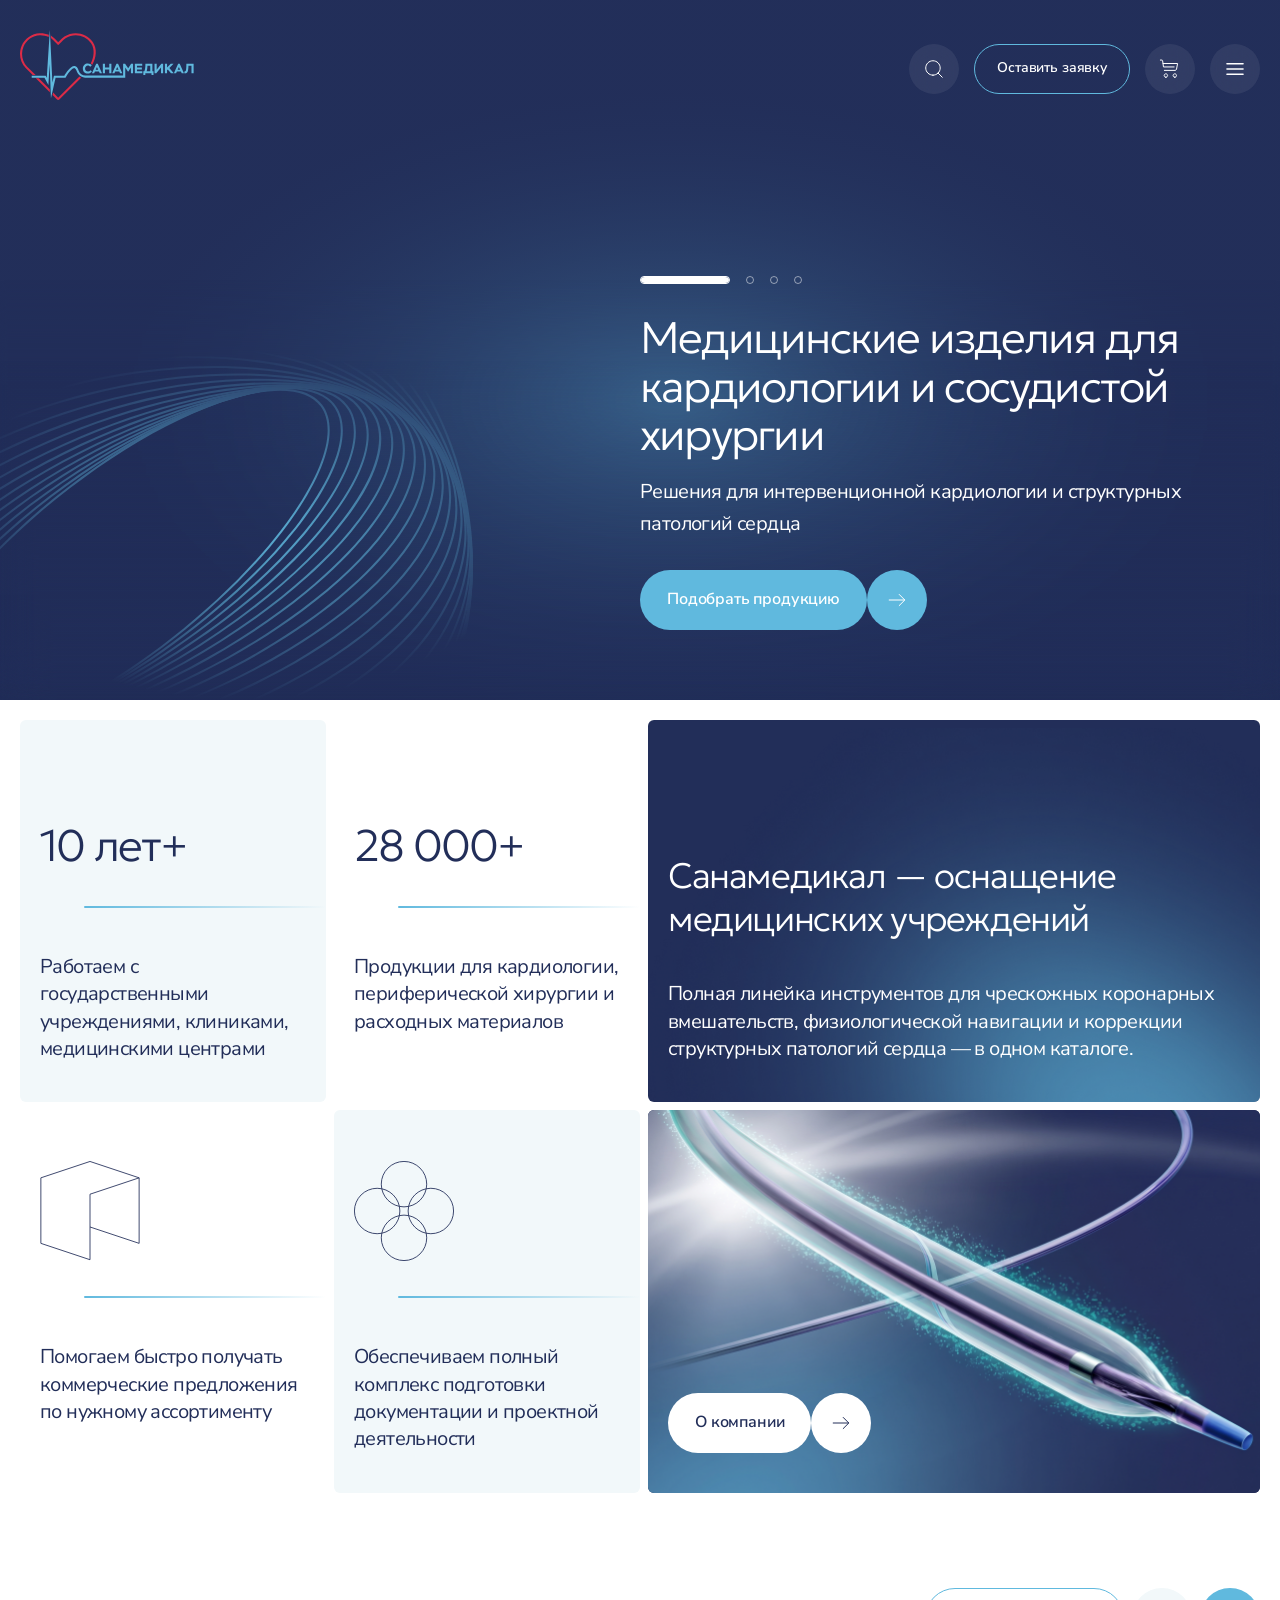
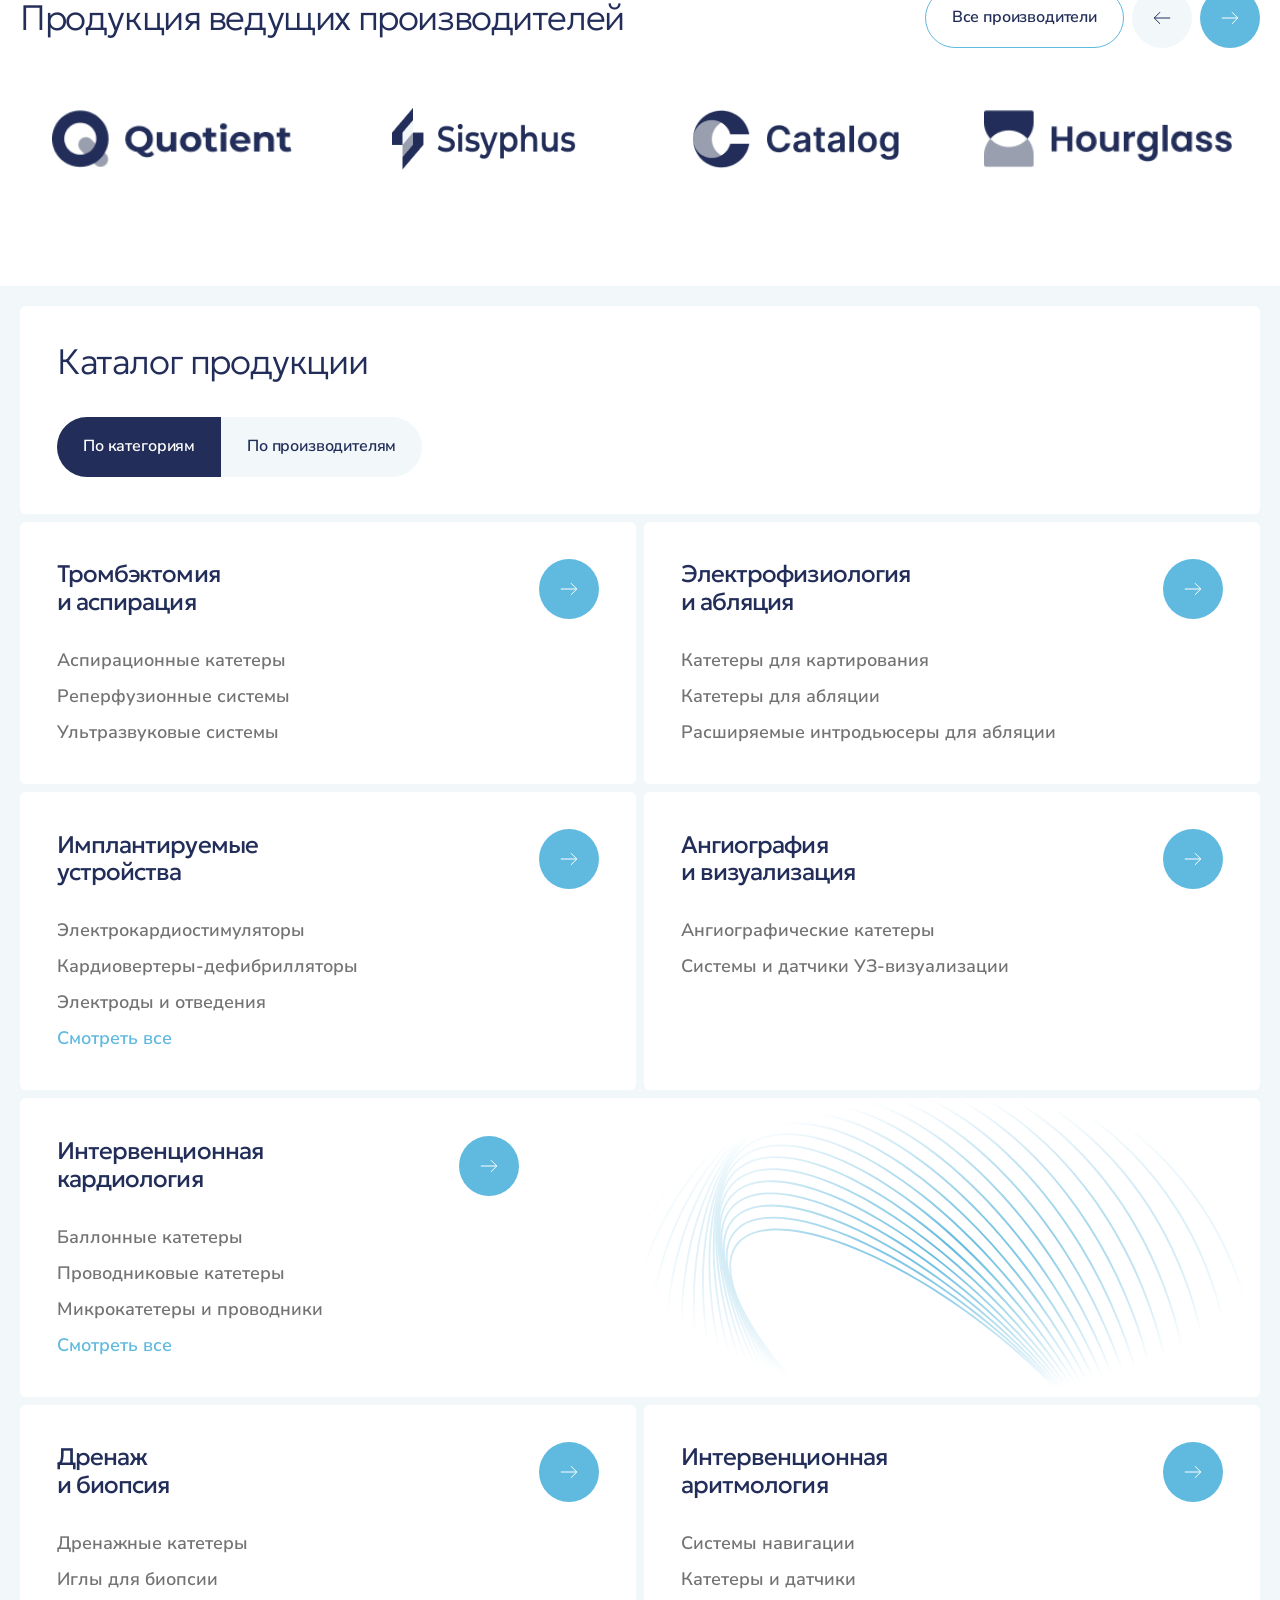
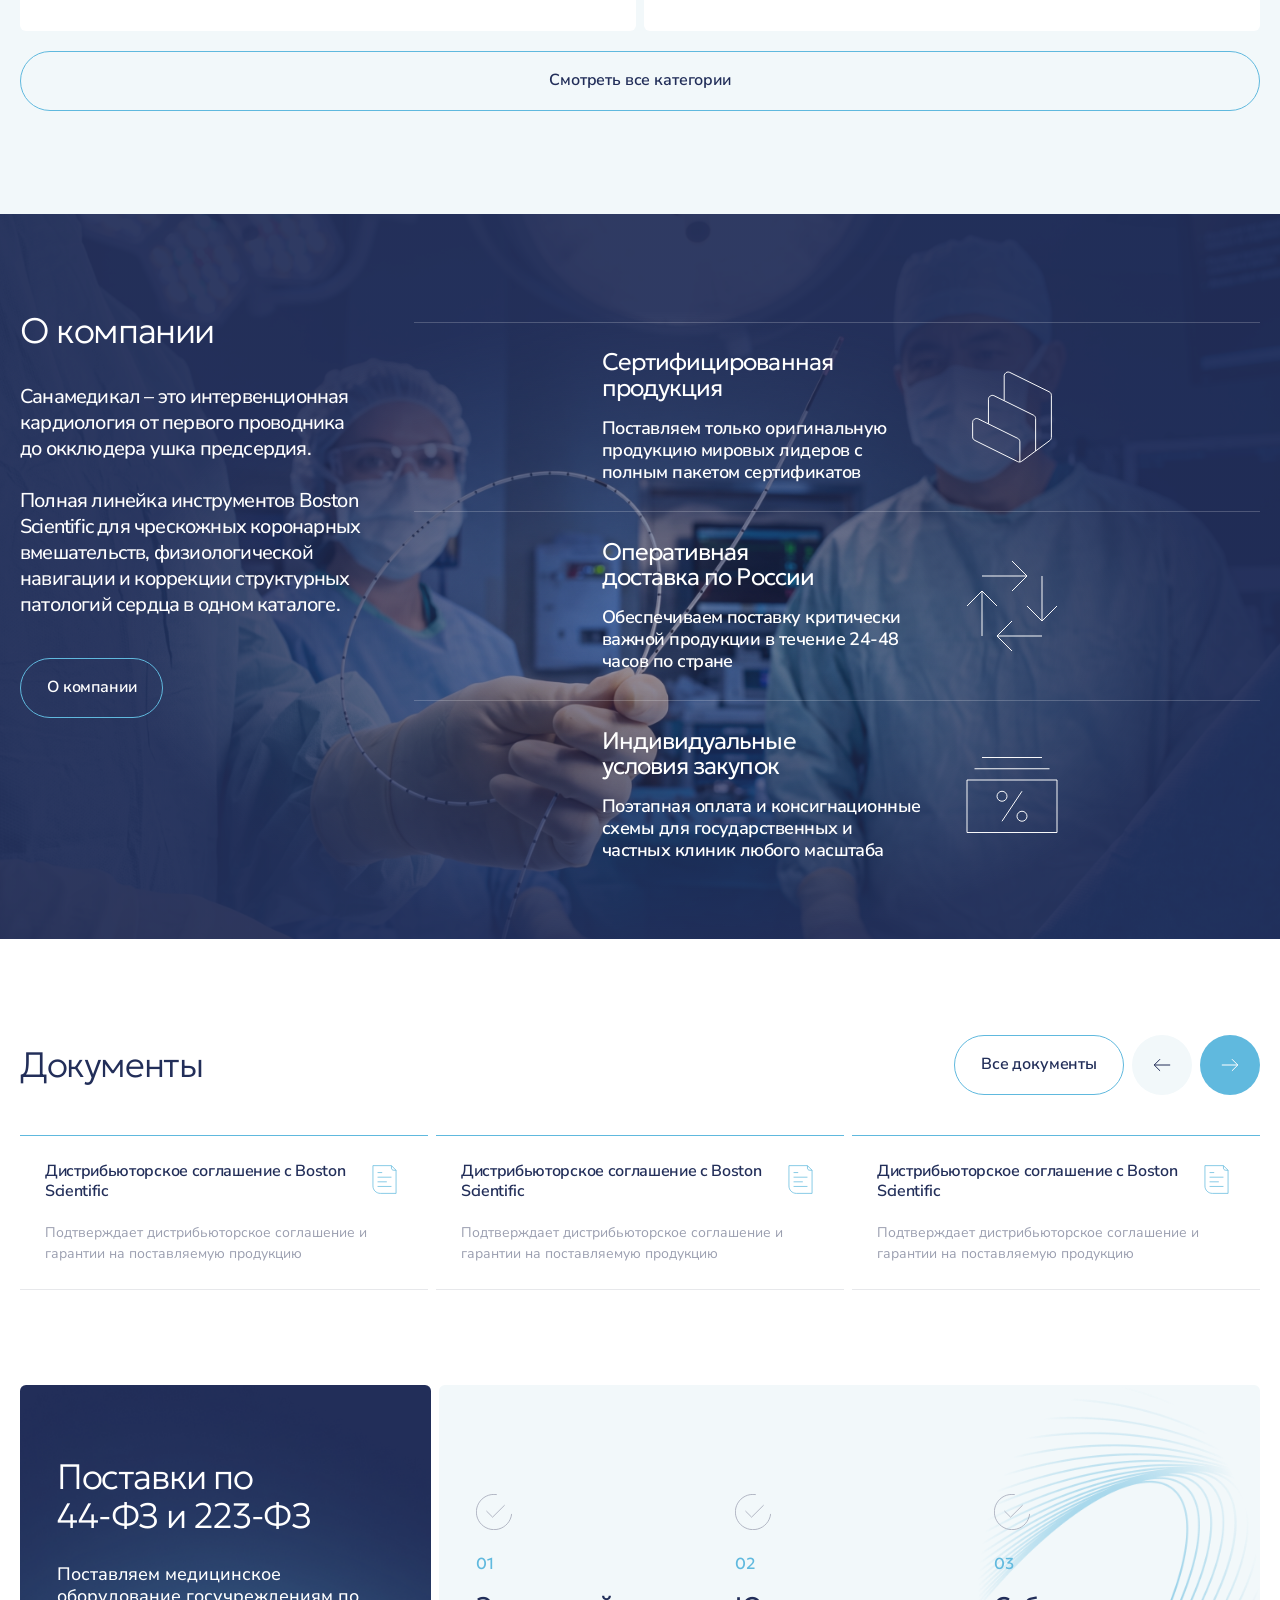
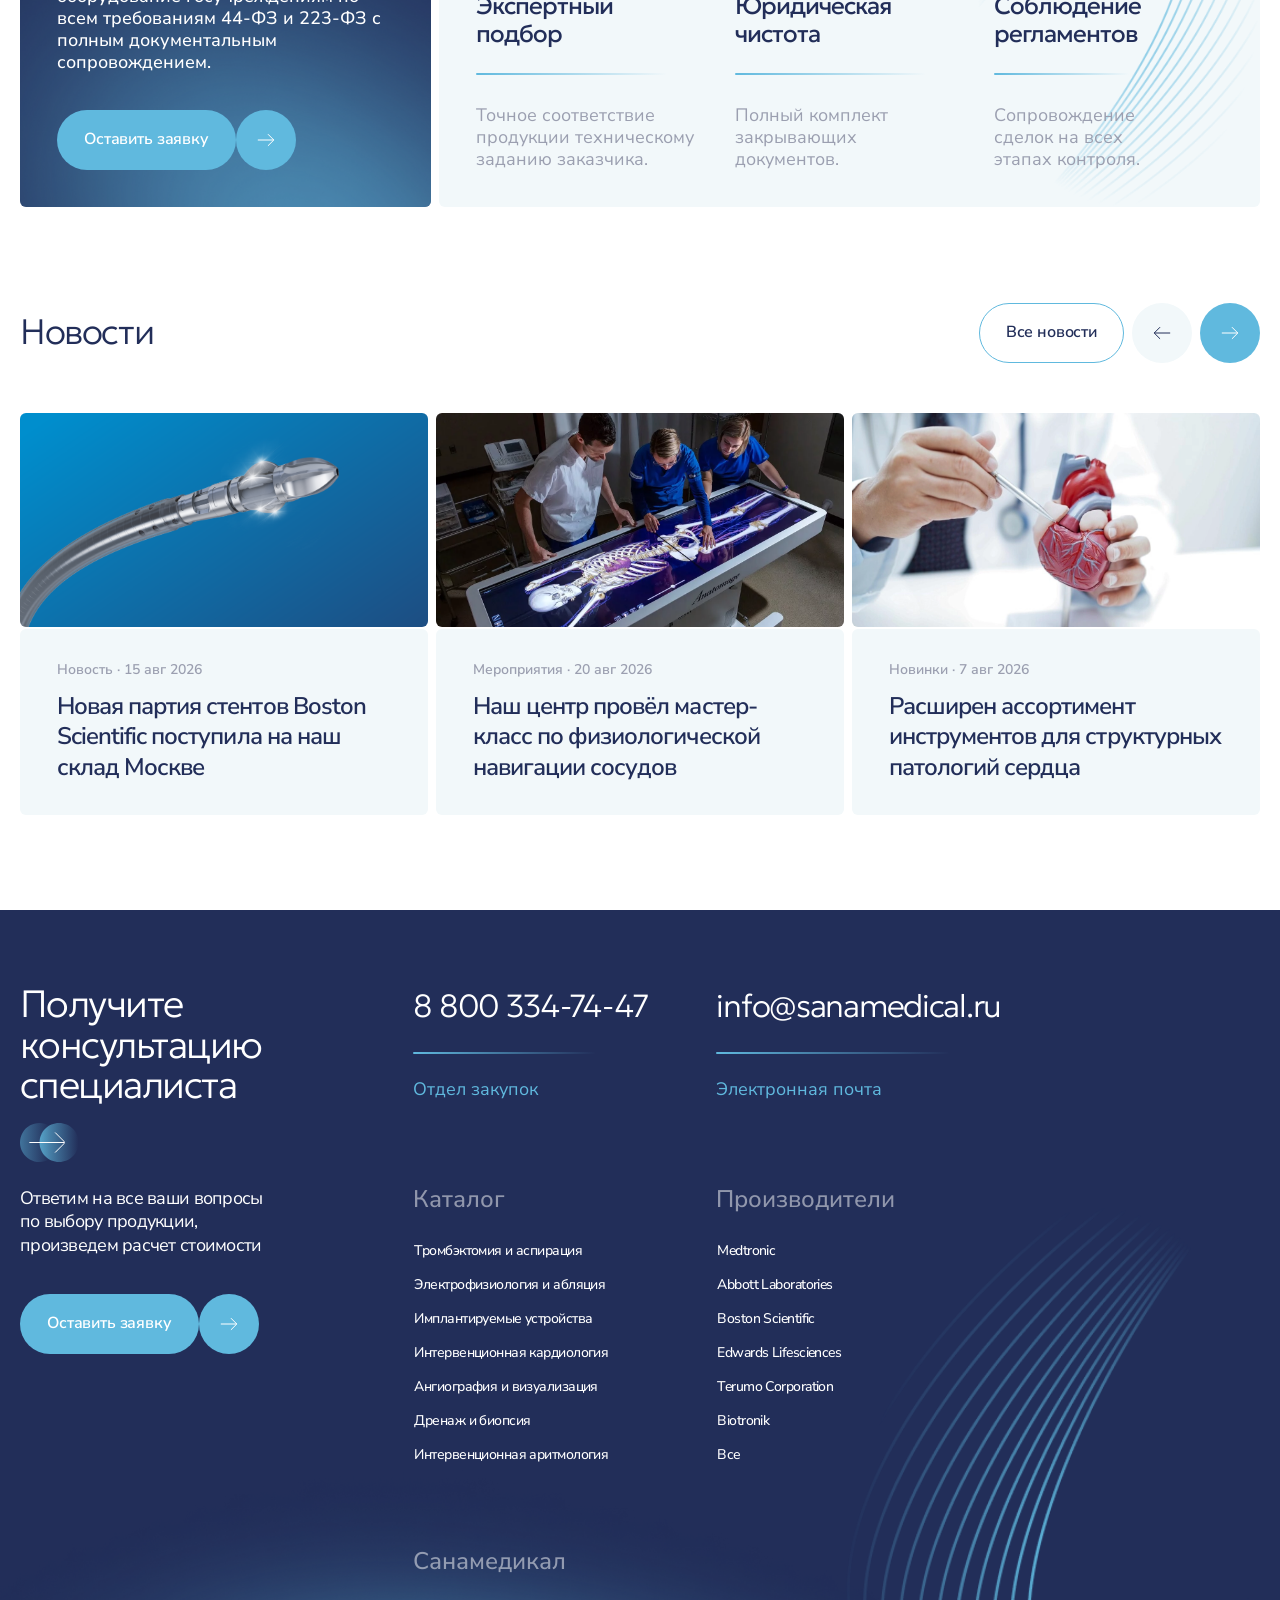
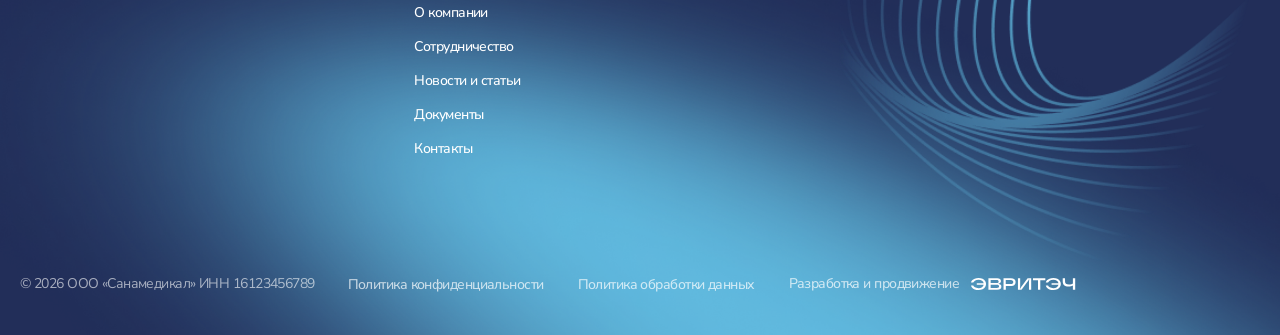
==== index.html @ 1633ce3b "Add files via upload" ====
<!DOCTYPE html>
<html lang="ru">
<head>
    <meta charset="UTF-8">
    <meta name="viewport" content="width=device-width, initial-scale=1.0">
    <title>Санамедикал</title>

    <link rel="stylesheet" href="local/templates/sanamedikal/css/main.css">

    <link rel="preconnect" href="https://fonts.googleapis.com">
    <link rel="preconnect" href="https://fonts.gstatic.com" crossorigin>
    <link href="https://fonts.googleapis.com/css2?family=Nunito+Sans:ital,opsz,wght@0,6..12,200..1000;1,6..12,200..1000&display=swap" rel="stylesheet">
    <link href="https://fonts.googleapis.com/css2?family=Geologica:wght,CRSV@100..900,0&display=swap" rel="stylesheet">
</head>
<body>
    <header class="header">
        <div class="container">
            <div class="header-wrapper flex">
                <a href="/" class="header__logo-container">
                    <img class="header__logo" src="local/templates/sanamedikal/images/logo/logo.svg" alt="Логотип Санамедикал">
                </a>

                <ul class="header__menu flex">
                    <li><a href="/" class="btn btn--link">Продукция</a></li>
                    <li><a href="/brands/" class="btn btn--link">Производители</a></li>
                    <li><a href="/about/" class="btn btn--link">Компания</a></li>
                    <li><a href="/contacts/" class="btn btn--link">Документы</a></li>
                    <li><a href="/contacts/" class="btn btn--link">Сотрудничество</a></li>
                    <li><a href="/contacts/" class="btn btn--link">Новости</a></li>
                    <li><a href="/contacts/" class="btn btn--link">Контакты</a></li>
                </ul>

                <div class="header__actions flex gap-20 items-center">
                    <button class="btn btn--neutral btn--round" id="search-btn" aria-expanded="false" aria-controls="search-bar" aria-label="Открыть поиск">
                        <svg class="btn__icon" width="22" height="22" viewBox="0 0 22 22" fill="none" xmlns="http://www.w3.org/2000/svg">
                            <path d="M9.96863 17.1875C13.9554 17.1875 17.1874 13.9556 17.1874 9.96875C17.1874 5.98194 13.9554 2.75 9.96863 2.75C5.98182 2.75 2.74988 5.98194 2.74988 9.96875C2.74988 13.9556 5.98182 17.1875 9.96863 17.1875Z" stroke="white" stroke-linecap="round" stroke-linejoin="round" />
                            <path d="M15.0728 15.0735L19.2494 19.2501" stroke="white" stroke-linecap="round" stroke-linejoin="round" />
                        </svg>
                    </button>

                    <button type="button" class="btn btn--secondary js-request-btn">Оставить заявку</button>

                    <a href="/cart/" class="header-actions__cart flex">
                        <button class="btn btn--neutral">Корзина</button>
                        <button class="btn btn--neutral btn--round">
                            <svg class="btn__icon" width="22" height="22" viewBox="0 0 22 22" fill="none" xmlns="http://www.w3.org/2000/svg">
                                <path d="M15.125 8.9375H4.46875L3.60264 2.62702C3.57384 2.46861 3.49035 2.32533 3.36674 2.22217C3.24313 2.11901 3.08723 2.0625 2.92623 2.0625H1.375" stroke="white" stroke-linecap="round" stroke-linejoin="round" />
                                <path d="M6.875 19.25C7.82424 19.25 8.59375 18.4805 8.59375 17.5312C8.59375 16.582 7.82424 15.8125 6.875 15.8125C5.92576 15.8125 5.15625 16.582 5.15625 17.5312C5.15625 18.4805 5.92576 19.25 6.875 19.25Z" stroke="white" stroke-linecap="round" stroke-linejoin="round" />
                                <path d="M15.8125 19.25C16.7617 19.25 17.5312 18.4805 17.5312 17.5312C17.5312 16.582 16.7617 15.8125 15.8125 15.8125C14.8633 15.8125 14.0938 16.582 14.0938 17.5312C14.0938 18.4805 14.8633 19.25 15.8125 19.25Z" stroke="white" stroke-linecap="round" stroke-linejoin="round" />
                                <path d="M5.375 12.375H16.165C16.487 12.375 16.7988 12.262 17.046 12.0557C17.2932 11.8493 17.4602 11.5628 17.5178 11.246L18.5625 5.5H4.125" stroke="white" stroke-linecap="round" stroke-linejoin="round" />
                            </svg>
                        </button>
                    </a>

                    <button class="btn btn--neutral btn--round" id="burger-btn" aria-expanded="false" aria-controls="mobile-menu" aria-label="Открыть меню">
                        <svg class="btn__icon burger-icon" width="22" height="22" viewBox="0 0 22 22" fill="none" xmlns="http://www.w3.org/2000/svg">
                            <line class="burger-icon__line burger-icon__line--top" x1="3" y1="5.78" x2="19" y2="5.78" stroke="white" stroke-width="1.6" stroke-linecap="round" />
                            <line class="burger-icon__line burger-icon__line--middle" x1="3" y1="11" x2="19" y2="11" stroke="white" stroke-width="1.6" stroke-linecap="round" />
                            <line class="burger-icon__line burger-icon__line--bottom" x1="3" y1="16.22" x2="19" y2="16.22" stroke="white" stroke-width="1.6" stroke-linecap="round" />
                        </svg>
                    </button>
                </div>
            </div>
        </div>
    </header>

    <div class="mobile-menu-overlay" id="mobile-menu-overlay"></div>

    <div class="mobile-menu" id="mobile-menu" role="dialog" aria-modal="true" aria-label="Меню">
        <div class="mobile-menu__header">
            <span class="mobile-menu__title">Меню</span>
            <button class="btn btn--neutral btn--round" id="mobile-menu-close" aria-label="Закрыть меню">
                <svg class="btn__icon" width="16" height="16" viewBox="0 0 16 16" fill="none" xmlns="http://www.w3.org/2000/svg">
                    <path d="M12.5 3.5L3.5 12.5" stroke="#222E59" stroke-width="1.5" stroke-linecap="round" stroke-linejoin="round" />
                    <path d="M3.5 3.5L12.5 12.5" stroke="#222E59" stroke-width="1.5" stroke-linecap="round" stroke-linejoin="round" />
                </svg>
            </button>
        </div>

        <nav class="mobile-menu__nav">
            <ul class="mobile-menu__list">
                <li><a href="/" class="btn btn--link mobile-menu__link">Продукция</a></li>
                <li><a href="/brands/" class="btn btn--link mobile-menu__link">Производители</a></li>
                <li><a href="/about/" class="btn btn--link mobile-menu__link">Компания</a></li>
                <li><a href="/contacts/" class="btn btn--link mobile-menu__link">Документы</a></li>
                <li><a href="/contacts/" class="btn btn--link mobile-menu__link">Сотрудничество</a></li>
                <li><a href="/contacts/" class="btn btn--link mobile-menu__link">Новости</a></li>
                <li><a href="/contacts/" class="btn btn--link mobile-menu__link">Контакты</a></li>
            </ul>
        </nav>

        <div class="mobile-menu__footer">
            <button type="button" class="btn btn--primary btn--block-mobile js-request-btn">Оставить заявку</button>
        </div>
    </div>

    <div class="search" id="search-bar" role="search">
        <div class="search__bar">
            <svg class="search__bar-icon" width="22" height="22" viewBox="0 0 22 22" fill="none" xmlns="http://www.w3.org/2000/svg">
                <path d="M9.96875 17.1875C13.9556 17.1875 17.1875 13.9556 17.1875 9.96875C17.1875 5.98194 13.9556 2.75 9.96875 2.75C5.98194 2.75 2.75 5.98194 2.75 9.96875C2.75 13.9556 5.98194 17.1875 9.96875 17.1875Z" stroke="#222E59" stroke-linecap="round" stroke-linejoin="round" />
                <path d="M15.0742 15.0735L19.2508 19.2501" stroke="#222E59" stroke-linecap="round" stroke-linejoin="round" />
            </svg>

            <input type="text" class="search__input" id="search-input" name="q" placeholder="Найти..." autocomplete="off">

            <a href="/search/" class="btn btn--primary search__submit" id="search-submit">Найти</a>

            <button type="button" class="btn btn--link search__clear" id="search-clear" aria-label="Очистить поле">
                <svg width="22" height="22" viewBox="0 0 22 22" fill="none" xmlns="http://www.w3.org/2000/svg">
                    <path d="M17.1875 4.8125L4.8125 17.1875" stroke="#9B9FB0" stroke-linecap="round" stroke-linejoin="round" />
                    <path d="M17.1875 17.1875L4.8125 4.8125" stroke="#9B9FB0" stroke-linecap="round" stroke-linejoin="round" />
                </svg>
            </button>
        </div>

        <div class="select__dropdown search__dropdown" id="search-dropdown">
            <ul class="search__results" id="search-results"></ul>
        </div>
    </div>

    <div class="modal" id="request-modal" role="dialog" aria-modal="true" aria-label="Оставить заявку">
        <div class="modal__header">
            <h2 class="modal__title">Оставить заявку</h2>

            <button type="button" class="modal__close js-close-request-modal" aria-label="Закрыть">
                <svg width="34" height="34" viewBox="0 0 34 34" fill="none" xmlns="http://www.w3.org/2000/svg">
                    <path d="M26.5625 7.4375L7.4375 26.5625" stroke="#222E59" stroke-linecap="round" stroke-linejoin="round" />
                    <path d="M26.5625 26.5625L7.4375 7.4375" stroke="#222E59" stroke-linecap="round" stroke-linejoin="round" />
                </svg>
            </button>

            <button type="button" class="btn btn--neutral btn--round modal__close-mobile js-close-request-modal" aria-label="Закрыть">
                <svg class="btn__icon" width="16" height="16" viewBox="0 0 16 16" fill="none" xmlns="http://www.w3.org/2000/svg">
                    <path d="M12.5 3.5L3.5 12.5" stroke="#222E59" stroke-width="1.5" stroke-linecap="round" stroke-linejoin="round" />
                    <path d="M3.5 3.5L12.5 12.5" stroke="#222E59" stroke-width="1.5" stroke-linecap="round" stroke-linejoin="round" />
                </svg>
            </button>
        </div>

        <div class="modal__body">
            <div class="tabs" role="tablist">
                <button type="button" class="tabs__item is-active" role="tab" aria-selected="true" data-tab="question">Задать вопрос</button>
                <button type="button" class="tabs__item" role="tab" aria-selected="false" data-tab="partnership">Заявка на сотрудничество</button>
            </div>

            <form class="modal__form" id="request-form" novalidate>
                <div class="field">
                    <label class="field__label" for="request-comment">Ваш комментарий</label>
                    <input type="text" class="input" id="request-comment" name="comment" placeholder="Необходимо...">
                    <span class="field__line"></span>
                </div>

                <div class="field">
                    <label class="field__label" for="request-name">ФИО контактного лица</label>
                    <input type="text" class="input" id="request-name" name="name" autocomplete="name" placeholder="Иванов Иван Иванович" required data-validate="name">
                    <span class="field__line"></span>
                </div>

                <div class="modal__row">
                    <div class="field">
                        <label class="field__label" for="request-org">Название организации</label>
                        <input type="text" class="input" id="request-org" name="org" placeholder="ООО..." required>
                        <span class="field__line"></span>
                    </div>

                    <div class="field">
                        <label class="field__label" for="request-inn">ИНН организации</label>
                        <input type="text" class="input" id="request-inn" name="inn" inputmode="numeric" placeholder="4392004106" required data-validate="inn">
                        <span class="field__line"></span>
                    </div>
                </div>

                <div class="modal__row">
                    <div class="field">
                        <label class="field__label" for="request-phone">Номер телефона</label>
                        <input type="tel" class="input" id="request-phone" name="phone" autocomplete="tel" placeholder="+7" required data-validate="phone">
                        <span class="field__line"></span>
                    </div>

                    <div class="field">
                        <label class="field__label" for="request-email">Электронная почта</label>
                        <input type="email" class="input" id="request-email" name="email" autocomplete="email" placeholder="company@mail.ru" required data-validate="email">
                        <span class="field__line"></span>
                    </div>
                </div>

                <div class="checkbox-row">
                    <input type="checkbox" class="checkbox" id="request-agree" name="agree" required>
                    <label class="checkbox-label" for="request-agree">
                        <svg width="18" height="18" viewBox="0 0 18 18" fill="none" xmlns="http://www.w3.org/2000/svg">
                            <path d="M6.75 16.5H11.25C15 16.5 16.5 15 16.5 11.25V6.75C16.5 3 15 1.5 11.25 1.5H6.75C3 1.5 1.5 3 1.5 6.75V11.25C1.5 15 3 16.5 6.75 16.5Z" fill="#222E59" />
                            <path d="M6.75 16.5H11.25C15 16.5 16.5 15 16.5 11.25V6.75C16.5 3 15 1.5 11.25 1.5H6.75C3 1.5 1.5 3 1.5 6.75V11.25C1.5 15 3 16.5 6.75 16.5Z" stroke="#9B9FB0" stroke-linecap="round" stroke-linejoin="round" />
                        </svg>
                        <svg width="8" height="6" viewBox="0 0 8 6" fill="none" xmlns="http://www.w3.org/2000/svg">
                            <path d="M0.75 2.8725L2.8725 4.995L7.125 0.75" stroke="white" stroke-width="1.5" stroke-linecap="round" stroke-linejoin="round" />
                        </svg>
                    </label>
                    <div class="checkbox-text">Принимаю <a href="/policy/">условия обработки</a> персональных данных</div>
                </div>
            </form>
        </div>

        <div class="modal__footer">
            <button type="submit" form="request-form" class="btn btn--primary modal__submit">Отправить заявку</button>
        </div>
    </div>

    <main>
        <section class="hero-section">
            <div class="container">
                <div class="hero-slider">
                    <div class="hero-slide hero-slide--video">
                        <div class="hero-slide__media">
                            <video class="hero-slide__video" src="local/templates/sanamedikal/assets/videos/5378413_Coll_wavebreak_Doctor_1280x720.mp4" autoplay muted loop playsinline></video>
                        </div>

                        <div class="hero-slide__bottom-blur">
                            <span class="hero-slide__blur-layer hero-slide__blur-layer--1"></span>
                            <span class="hero-slide__blur-layer hero-slide__blur-layer--2"></span>
                            <span class="hero-slide__blur-layer hero-slide__blur-layer--3"></span>
                            <span class="hero-slide__blur-layer hero-slide__blur-layer--4"></span>
                        </div>

                        <div class="hero__image-block"></div>

                        <div class="hero__main-block">
                            <div class="pagination">
                                <div class="pagination-item"></div>
                                <div class="pagination-item"></div>
                                <div class="pagination-item"></div>
                                <div class="pagination-item"></div>
                            </div>

                            <div class="hero-slide__text">
                                <h1 class="h1 hero-title">Медицинские изделия для кардиологии и сосудистой хирургии</h1>
                                <h2 class="h5 hero-subtitle">Решения для интервенционной кардиологии и структурных патологий сердца</h2>
                            </div>

                            <a href="" class="btn-group">
                                <button class="btn btn--primary">Подобрать продукцию</button>
                                <button class="btn btn--primary btn--round">
                                    <svg class="btn__icon" width="22" height="22" viewBox="0 0 22 22" fill="none" xmlns="http://www.w3.org/2000/svg">
                                        <path d="M13.2266 5.43579L18.7907 11L13.2266 16.5641" stroke="white" stroke-miterlimit="10" stroke-linecap="round" stroke-linejoin="round" />
                                        <path d="M3.20703 11H18.6345" stroke="white" stroke-miterlimit="10" stroke-linecap="round" stroke-linejoin="round" />
                                    </svg>
                                </button>
                            </a>
                        </div>

                        <div class="hero__slide-decoration">
                            <img src="local/templates/sanamedikal/images/hero/slideDecoration.svg" alt="Декоративный элемент">
                        </div>
                    </div>

                    <div class="hero-slide">
                        <div class="hero__image-block">
                            <img class="hero-image" src="local/templates/sanamedikal/images/hero/heroItem.png" alt="Нейромониторинговые расходники">
                        </div>

                        <div class="hero__main-block">
                            <div class="pagination">
                                <div class="pagination-item"></div>
                                <div class="pagination-item"></div>
                                <div class="pagination-item"></div>
                                <div class="pagination-item"></div>
                            </div>

                            <div class="hero-slide__text">
                                <h1 class="h1 hero-title">Управляемый микропроводник Boston Scientific Тransend</h1>
                                <h2 class="h5 hero-subtitle">Микропроводник Transend для периферической эмболизации</h2>
                            </div>

                            <a href="" class="btn-group">
                                <button class="btn btn--primary">Подробнее</button>
                                <button class="btn btn--primary btn--round">
                                    <svg class="btn__icon" width="22" height="22" viewBox="0 0 22 22" fill="none" xmlns="http://www.w3.org/2000/svg">
                                        <path d="M13.2266 5.43579L18.7907 11L13.2266 16.5641" stroke="white" stroke-miterlimit="10" stroke-linecap="round" stroke-linejoin="round" />
                                        <path d="M3.20703 11H18.6345" stroke="white" stroke-miterlimit="10" stroke-linecap="round" stroke-linejoin="round" />
                                    </svg>
                                </button>
                            </a>
                        </div>

                        <div class="hero__slide-decoration">
                            <img src="local/templates/sanamedikal/images/hero/slideDecoration.svg" alt="Декоративный элемент">
                        </div>
                    </div>

                    <div class="hero-slide">
                        <div class="hero__image-block">
                            <img class="hero-image" src="local/templates/sanamedikal/images/hero/heroItem.png" alt="Инфузионные системы">
                        </div>

                        <div class="hero__main-block">
                            <div class="pagination">
                                <div class="pagination-item"></div>
                                <div class="pagination-item"></div>
                                <div class="pagination-item"></div>
                                <div class="pagination-item"></div>
                            </div>

                            <div class="hero-slide__text">
                                <h1 class="h1 hero-title">Нейропротекционные инфузионные системы</h1>
                                <h2 class="h5 hero-subtitle">Надёжные растворы и системы для защиты нервной ткани во время операции</h2>
                            </div>

                            <a href="" class="btn-group">
                                <button class="btn btn--primary">Подробнее</button>
                                <button class="btn btn--primary btn--round">
                                    <svg class="btn__icon" width="22" height="22" viewBox="0 0 22 22" fill="none" xmlns="http://www.w3.org/2000/svg">
                                        <path d="M13.2266 5.43579L18.7907 11L13.2266 16.5641" stroke="white" stroke-miterlimit="10" stroke-linecap="round" stroke-linejoin="round" />
                                        <path d="M3.20703 11H18.6345" stroke="white" stroke-miterlimit="10" stroke-linecap="round" stroke-linejoin="round" />
                                    </svg>
                                </button>
                            </a>
                        </div>

                        <div class="hero__slide-decoration">
                            <img src="local/templates/sanamedikal/images/hero/slideDecoration.svg" alt="Декоративный элемент">
                        </div>
                    </div>

                    <div class="hero-slide">
                        <div class="hero__image-block">
                            <img class="hero-image" src="local/templates/sanamedikal/images/hero/heroItem.png" alt="Нейростимуляционные материалы">
                        </div>

                        <div class="hero__main-block">
                            <div class="pagination">
                                <div class="pagination-item"></div>
                                <div class="pagination-item"></div>
                                <div class="pagination-item"></div>
                                <div class="pagination-item"></div>
                            </div>

                            <div class="hero-slide__text">
                                <h1 class="h1 hero-title">Нейростимуляционные материалы нового поколения</h1>
                                <h2 class="h5 hero-subtitle">Сертифицированные материалы для нейростимуляции от ведущих производителей</h2>
                            </div>

                            <a href="" class="btn-group">
                                <button class="btn btn--primary">Подробнее</button>
                                <button class="btn btn--primary btn--round">
                                    <svg class="btn__icon" width="22" height="22" viewBox="0 0 22 22" fill="none" xmlns="http://www.w3.org/2000/svg">
                                        <path d="M13.2266 5.43579L18.7907 11L13.2266 16.5641" stroke="white" stroke-miterlimit="10" stroke-linecap="round" stroke-linejoin="round" />
                                        <path d="M3.20703 11H18.6345" stroke="white" stroke-miterlimit="10" stroke-linecap="round" stroke-linejoin="round" />
                                    </svg>
                                </button>
                            </a>
                        </div>

                        <div class="hero__slide-decoration">
                            <img src="local/templates/sanamedikal/images/hero/slideDecoration.svg" alt="Декоративный элемент">
                        </div>
                    </div>
                </div>
            </div>
        </section>

        <!-- ПРЕИМУЩЕСТВА -->
        <section class="benefits-section">
            <div class="container">
                <div class="benefits-section__wrapper">
   
                        <div class="benefit-card">
                            <h2 class="h1 benefit-card__title">10 лет+</h2>
                            <div class="benefit-card__divider"></div>
                            <h3 class="h5 benefit-card__subtitle">Работаем с государственными учреждениями, клиниками, медицинскими центрами</h3>
                        </div>

                        <div class="benefit-card">
                            <h2 class="h1 benefit-card__title">28 000+</h2>
                            <div class="benefit-card__divider"></div>
                            <h3 class="h5 benefit-card__subtitle">Продукции для кардиологии, периферической хирургии и расходных материалов</h3>
                        </div>

                        <div class="benefit-info-card">
                            <img src="local/templates/sanamedikal/images/hero/benefitDec.png" alt="Декоративный элемент" class="benefit-info__dec">

                            <h2 class="h2 benefit-info__title">Санамедикал — оснащение медицинских учреждений</h2>
                            <h3 class="h5 benefit-info__subtitle">Полная линейка инструментов для чрескожных коронарных вмешательств, физиологической навигации и коррекции структурных патологий сердца — в одном каталоге.</h3>
                        </div>

                        <div class="benefit-card">
                            <img src="local/templates/sanamedikal/images/hero/benefitIcon.svg" alt="Помогаем быстро получать коммерческие предложения по нужному ассортименту" class="benefit-card__image">
                            <div class="benefit-card__divider"></div>
                            <h3 class="h5 benefit-card__subtitle">Помогаем быстро получать коммерческие предложения по нужному ассортименту</h3>
                        </div>

                        <div class="benefit-card">
                            <img src="local/templates/sanamedikal/images/hero/benefitIcon2.svg" alt="Обеспечиваем полный комплекс подготовки документации и проектной деятельности" class="benefit-card__image">
                            <div class="benefit-card__divider"></div>
                            <h3 class="h5 benefit-card__subtitle">Обеспечиваем полный комплекс подготовки документации и проектной деятельности</h3>
                        </div>

                        <div class="benefit-info-card">
                            <img src="local/templates/sanamedikal/images/hero/benefitsPicture.png" alt="Фоновое изображение" class="benefit-info__bg">

                            <a href="/company" class="btn-group">
                                <button class="btn btn--primary btn--white">О компании</button>
                                <button class="btn btn--primary btn--white btn--round">
                                    <svg class="btn__icon" width="22" height="22" viewBox="0 0 22 22" fill="none" xmlns="http://www.w3.org/2000/svg">
                                        <path d="M13.2275 5.43579L18.7917 11L13.2275 16.5641" stroke="#222E59" stroke-miterlimit="10" stroke-linecap="round" stroke-linejoin="round" />
                                        <path d="M3.20837 11H18.6359" stroke="#222E59" stroke-miterlimit="10" stroke-linecap="round" stroke-linejoin="round" />
                                    </svg>
                                </button>
                            </a>
                        </div>

                </div>
            </div>
        </section>

        <!-- ПРОИЗВОДИТЕЛИ -->
        <section class="brands-section section">
            <div class="container" data-slider>
                <div class="section-head">
                    <h2 class="h2 section-head__title">Продукция ведущих производителей</h2>

                    <div class="section-head__actions">
                        <a href="/brands/" class="btn btn--secondary btn--xl">Все производители</a>
                        <div class="slider-nav">
                            <button type="button" class="btn btn--primary btn--round btn--xl" data-slider-prev aria-label="Назад">
                                <svg class="btn__icon icon-flip" width="22" height="22" aria-hidden="true"><use href="#icon-arrow"></use></svg>
                            </button>
                            <button type="button" class="btn btn--primary btn--round btn--xl" data-slider-next aria-label="Вперёд">
                                <svg class="btn__icon" width="22" height="22" aria-hidden="true"><use href="#icon-arrow"></use></svg>
                            </button>
                        </div>
                    </div>
                </div>

                <ul class="slider__track brands-slider" data-slider-track>
                    <li class="slider__item"><a href="/brands/quotient/" class="brand-logo"><img class="brand-logo__img" src="local/templates/sanamedikal/images/brands/quotient.png" alt="Quotient" loading="lazy"></a></li>
                    <li class="slider__item"><a href="/brands/sisyphus/" class="brand-logo"><img class="brand-logo__img" src="local/templates/sanamedikal/images/brands/sisyphus.png" alt="Sisyphus" loading="lazy"></a></li>
                    <li class="slider__item"><a href="/brands/catalog/" class="brand-logo"><img class="brand-logo__img" src="local/templates/sanamedikal/images/brands/catalog.png" alt="Catalog" loading="lazy"></a></li>
                    <li class="slider__item"><a href="/brands/hourglass/" class="brand-logo"><img class="brand-logo__img" src="local/templates/sanamedikal/images/brands/hourglass.png" alt="Hourglass" loading="lazy"></a></li>
                    <li class="slider__item"><a href="/brands/circooles/" class="brand-logo"><img class="brand-logo__img" src="local/templates/sanamedikal/images/brands/circooles.png" alt="Circooles" loading="lazy"></a></li>
                    <li class="slider__item"><a href="/brands/layers/" class="brand-logo"><img class="brand-logo__img" src="local/templates/sanamedikal/images/brands/layers.png" alt="Layers" loading="lazy"></a></li>
                    <li class="slider__item"><a href="/brands/quotient/" class="brand-logo"><img class="brand-logo__img" src="local/templates/sanamedikal/images/brands/quotient.png" alt="Quotient" loading="lazy"></a></li>
                    <li class="slider__item"><a href="/brands/sisyphus/" class="brand-logo"><img class="brand-logo__img" src="local/templates/sanamedikal/images/brands/sisyphus.png" alt="Sisyphus" loading="lazy"></a></li>
                </ul>
            </div>
        </section>

        <!-- КАТАЛОГ -->
        <section class="catalog-section section" data-tabs-root>
            <div class="container">
                <div class="catalog-grid">
                    <div class="catalog-grid__head">
                        <h2 class="h2">Каталог <br>продукции</h2>

                        <div class="tabs" role="tablist">
                            <button type="button" class="tabs__item is-active" role="tab" aria-selected="true" data-tab="categories">По категориям</button>
                            <button type="button" class="tabs__item" role="tab" aria-selected="false" data-tab="brands">По производителям</button>
                        </div>
                    </div>

                    <div class="catalog-grid__panel" data-tab-panel="categories">
                    <article class="category-card">
                        <div class="category-card__top">
                            <h3 class="category-card__title"><a href="/catalog/thrombectomy/">Тромбэктомия <br>и аспирация</a></h3>
                            <a href="/catalog/thrombectomy/" class="btn btn--primary btn--round" aria-label="Перейти в категорию">
                                <svg class="btn__icon" width="22" height="22" aria-hidden="true"><use href="#icon-arrow"></use></svg>
                            </a>
                        </div>
                        <ul class="category-card__list">
                            <li><a href="/catalog/thrombectomy/aspiration-catheters/">Аспирационные катетеры</a></li>
                            <li><a href="/catalog/thrombectomy/reperfusion/">Реперфузионные системы</a></li>
                            <li><a href="/catalog/thrombectomy/ultrasound/">Ультразвуковые системы</a></li>
                        </ul>
                    </article>

                    <article class="category-card">
                        <div class="category-card__top">
                            <h3 class="category-card__title"><a href="/catalog/electrophysiology/">Электрофизиология и абляция</a></h3>
                            <a href="/catalog/electrophysiology/" class="btn btn--primary btn--round" aria-label="Перейти в категорию">
                                <svg class="btn__icon" width="22" height="22" aria-hidden="true"><use href="#icon-arrow"></use></svg>
                            </a>
                        </div>
                        <ul class="category-card__list">
                            <li><a href="/catalog/electrophysiology/mapping/">Катетеры для картирования</a></li>
                            <li><a href="/catalog/electrophysiology/ablation/">Катетеры для абляции</a></li>
                            <li><a href="/catalog/electrophysiology/introducers/">Расширяемые интродьюсеры для абляции</a></li>
                        </ul>
                    </article>

                    <article class="category-card">
                        <div class="category-card__top">
                            <h3 class="category-card__title"><a href="/catalog/implantable/">Имплантируемые устройства</a></h3>
                            <a href="/catalog/implantable/" class="btn btn--primary btn--round" aria-label="Перейти в категорию">
                                <svg class="btn__icon" width="22" height="22" aria-hidden="true"><use href="#icon-arrow"></use></svg>
                            </a>
                        </div>
                        <ul class="category-card__list">
                            <li><a href="/catalog/implantable/pacemakers/">Электрокардиостимуляторы</a></li>
                            <li><a href="/catalog/implantable/icd/">Кардиовертеры-дефибрилляторы</a></li>
                            <li><a href="/catalog/implantable/leads/">Электроды и отведения</a></li>
                            <li><a href="/catalog/implantable/" class="category-card__more">Смотреть все</a></li>
                        </ul>
                    </article>

                    <article class="category-card category-card--wide">
                        <img class="category-card__decoration" src="local/templates/sanamedikal/images/catalog/whiteCardDec.svg" alt="" aria-hidden="true">

                        <div class="category-card__top">
                            <h3 class="category-card__title"><a href="/catalog/interventional-cardiology/">Интервенционная кардиология</a></h3>
                            <a href="/catalog/interventional-cardiology/" class="btn btn--primary btn--round" aria-label="Перейти в категорию">
                                <svg class="btn__icon" width="22" height="22" aria-hidden="true"><use href="#icon-arrow"></use></svg>
                            </a>
                        </div>
                        <ul class="category-card__list">
                            <li><a href="/catalog/interventional-cardiology/balloons/">Баллонные катетеры</a></li>
                            <li><a href="/catalog/interventional-cardiology/guiding/">Проводниковые катетеры</a></li>
                            <li><a href="/catalog/interventional-cardiology/micro/">Микрокатетеры и проводники</a></li>
                            <li><a href="/catalog/interventional-cardiology/" class="category-card__more">Смотреть все</a></li>
                        </ul>
                    </article>

                    <article class="category-card">
                        <div class="category-card__top">
                            <h3 class="category-card__title"><a href="/catalog/angiography/">Ангиография <br>и визуализация</a></h3>
                            <a href="/catalog/angiography/" class="btn btn--primary btn--round" aria-label="Перейти в категорию">
                                <svg class="btn__icon" width="22" height="22" aria-hidden="true"><use href="#icon-arrow"></use></svg>
                            </a>
                        </div>
                        <ul class="category-card__list">
                            <li><a href="/catalog/angiography/catheters/">Ангиографические катетеры</a></li>
                            <li><a href="/catalog/angiography/ultrasound/">Системы и датчики УЗ-визуализации</a></li>
                        </ul>
                    </article>

                    <article class="category-card">
                        <div class="category-card__top">
                            <h3 class="category-card__title"><a href="/catalog/drainage/">Дренаж<br> и биопсия</a></h3>
                            <a href="/catalog/drainage/" class="btn btn--primary btn--round" aria-label="Перейти в категорию">
                                <svg class="btn__icon" width="22" height="22" aria-hidden="true"><use href="#icon-arrow"></use></svg>
                            </a>
                        </div>
                        <ul class="category-card__list">
                            <li><a href="/catalog/drainage/catheters/">Дренажные катетеры</a></li>
                            <li><a href="/catalog/drainage/needles/">Иглы для биопсии</a></li>
                        </ul>
                    </article>

                    <article class="category-card">
                        <div class="category-card__top">
                            <h3 class="category-card__title"><a href="/catalog/arrhythmology/">Интервенционная аритмология</a></h3>
                            <a href="/catalog/arrhythmology/" class="btn btn--primary btn--round" aria-label="Перейти в категорию">
                                <svg class="btn__icon" width="22" height="22" aria-hidden="true"><use href="#icon-arrow"></use></svg>
                            </a>
                        </div>
                        <ul class="category-card__list">
                            <li><a href="/catalog/arrhythmology/navigation/">Системы навигации</a></li>
                            <li><a href="/catalog/arrhythmology/catheters/">Катетеры и датчики</a></li>
                        </ul>
                    </article>
                    </div>
                    <!-- По производителям: заголовок карточки — бренд, внутри его категории -->
                    <div class="catalog-grid__panel" data-tab-panel="brands" hidden>
                        <article class="category-card">
                            <div class="category-card__top">
                                <h3 class="category-card__title"><a href="/brands/quotient/">Quotient</a></h3>
                                <a href="/brands/quotient/" class="btn btn--primary btn--round" aria-label="Перейти к бренду">
                                    <svg class="btn__icon" width="22" height="22" aria-hidden="true"><use href="#icon-arrow"></use></svg>
                                </a>
                            </div>
                            <ul class="category-card__list">
                                <li><a href="/brands/quotient/thrombectomy/">Тромбэктомия и аспирация</a></li>
                                <li><a href="/brands/quotient/electrophysiology/">Электрофизиология и абляция</a></li>
                                <li><a href="/brands/quotient/implantable/">Имплантируемые устройства</a></li>
                            </ul>
                        </article>

                        <article class="category-card">
                            <div class="category-card__top">
                                <h3 class="category-card__title"><a href="/brands/sisyphus/">Sisyphus</a></h3>
                                <a href="/brands/sisyphus/" class="btn btn--primary btn--round" aria-label="Перейти к бренду">
                                    <svg class="btn__icon" width="22" height="22" aria-hidden="true"><use href="#icon-arrow"></use></svg>
                                </a>
                            </div>
                            <ul class="category-card__list">
                                <li><a href="/brands/sisyphus/interventional-cardiology/">Интервенционная кардиология</a></li>
                                <li><a href="/brands/sisyphus/angiography/">Ангиография и визуализация</a></li>
                                <li><a href="/brands/sisyphus/drainage/">Дренаж и биопсия</a></li>
                            </ul>
                        </article>

                        <article class="category-card">
                            <div class="category-card__top">
                                <h3 class="category-card__title"><a href="/brands/catalog/">Catalog</a></h3>
                                <a href="/brands/catalog/" class="btn btn--primary btn--round" aria-label="Перейти к бренду">
                                    <svg class="btn__icon" width="22" height="22" aria-hidden="true"><use href="#icon-arrow"></use></svg>
                                </a>
                            </div>
                            <ul class="category-card__list">
                                <li><a href="/brands/catalog/arrhythmology/">Интервенционная аритмология</a></li>
                                <li><a href="/brands/catalog/implantable/">Имплантируемые устройства</a></li>
                                <li><a href="/brands/catalog/electrophysiology/">Электрофизиология и абляция</a></li>
                                <li><a href="/brands/catalog/" class="category-card__more">Смотреть все</a></li>
                            </ul>
                        </article>

                        <article class="category-card category-card--wide">
                            <img class="category-card__decoration" src="local/templates/sanamedikal/images/catalog/whiteCardDec.svg" alt="" aria-hidden="true">
                            <div class="category-card__top">
                                <h3 class="category-card__title"><a href="/brands/hourglass/">Hourglass</a></h3>
                                <a href="/brands/hourglass/" class="btn btn--primary btn--round" aria-label="Перейти к бренду">
                                    <svg class="btn__icon" width="22" height="22" aria-hidden="true"><use href="#icon-arrow"></use></svg>
                                </a>
                            </div>
                            <ul class="category-card__list">
                                <li><a href="/brands/hourglass/angiography/">Ангиография и визуализация</a></li>
                                <li><a href="/brands/hourglass/drainage/">Дренаж и биопсия</a></li>
                                <li><a href="/brands/hourglass/interventional-cardiology/">Интервенционная кардиология</a></li>
                                <li><a href="/brands/hourglass/" class="category-card__more">Смотреть все</a></li>
                            </ul>
                        </article>

                        <article class="category-card">
                            <div class="category-card__top">
                                <h3 class="category-card__title"><a href="/brands/circooles/">Circooles</a></h3>
                                <a href="/brands/circooles/" class="btn btn--primary btn--round" aria-label="Перейти к бренду">
                                    <svg class="btn__icon" width="22" height="22" aria-hidden="true"><use href="#icon-arrow"></use></svg>
                                </a>
                            </div>
                            <ul class="category-card__list">
                                <li><a href="/brands/circooles/thrombectomy/">Тромбэктомия и аспирация</a></li>
                                <li><a href="/brands/circooles/interventional-cardiology/">Интервенционная кардиология</a></li>
                                <li><a href="/brands/circooles/electrophysiology/">Электрофизиология и абляция</a></li>
                            </ul>
                        </article>

                        <article class="category-card">
                            <div class="category-card__top">
                                <h3 class="category-card__title"><a href="/brands/layers/">Layers</a></h3>
                                <a href="/brands/layers/" class="btn btn--primary btn--round" aria-label="Перейти к бренду">
                                    <svg class="btn__icon" width="22" height="22" aria-hidden="true"><use href="#icon-arrow"></use></svg>
                                </a>
                            </div>
                            <ul class="category-card__list">
                                <li><a href="/brands/layers/implantable/">Имплантируемые устройства</a></li>
                                <li><a href="/brands/layers/arrhythmology/">Интервенционная аритмология</a></li>
                            </ul>
                        </article>

                        <article class="category-card">
                            <div class="category-card__top">
                                <h3 class="category-card__title"><a href="/brands/boston/">Boston Scientific</a></h3>
                                <a href="/brands/boston/" class="btn btn--primary btn--round" aria-label="Перейти к бренду">
                                    <svg class="btn__icon" width="22" height="22" aria-hidden="true"><use href="#icon-arrow"></use></svg>
                                </a>
                            </div>
                            <ul class="category-card__list">
                                <li><a href="/brands/boston/interventional-cardiology/">Интервенционная кардиология</a></li>
                                <li><a href="/brands/boston/angiography/">Ангиография и визуализация</a></li>
                                <li><a href="/brands/boston/drainage/">Дренаж и биопсия</a></li>
                            </ul>
                        </article>

                    </div>

                </div>

                <a href="/catalog/" class="btn btn--secondary btn--xl catalog-section__all" data-tab-panel="categories">Смотреть все категории</a>
                <a href="/brands/" class="btn btn--secondary btn--xl catalog-section__all" data-tab-panel="brands" hidden>Смотреть всех производителей</a>
            </div>
        </section>

        <!-- О КОМПАНИИ -->
        <section class="about-section section">
            <div class="container">
                <div class="about-section__wrapper">
                    <div class="about-section__text">
                        <h2 class="h2 about-section__title">О компании</h2>
                        <p class="about-section__lead">Санамедикал – это интервенционная кардиология от первого проводника до окклюдера ушка предсердия. <br><br> Полная линейка инструментов Boston Scientific для чрескожных коронарных вмешательств, физиологической навигации и коррекции структурных патологий сердца в одном каталоге.</p>
                        <a href="/company/" class="btn btn--secondary btn--xl about-section__btn">О компании</a>
                    </div>

                    <ul class="about-features">
                        <li class="about-feature">
                            <h3 class="about-feature__title">Сертифицированная продукция</h3>
                            <p class="about-feature__text h5">Поставляем только оригинальную продукцию мировых лидеров <br>с полным пакетом сертификатов</p>
                            <img class="about-feature__icon" src="local/templates/sanamedikal/images/company/aboutIcon1.svg" width="124" height="124" alt="" aria-hidden="true">
                        </li>
                        <li class="about-feature">
                            <h3 class="about-feature__title">Оперативная <br>доставка по России</h3>
                            <p class="about-feature__text h5">Обеспечиваем поставку критически важной продукции в течение <br>24-48 часов по стране</p>
                            <img class="about-feature__icon" src="local/templates/sanamedikal/images/company/aboutIcon2.svg" width="124" height="124" alt="" aria-hidden="true">
                        </li>
                        <li class="about-feature">
                            <h3 class="about-feature__title">Индивидуальные условия закупок</h3>
                            <p class="about-feature__text h5">Поэтапная оплата и консигнационные схемы для государственных <br>и частных клиник любого масштаба</p>
                            <img class="about-feature__icon" src="local/templates/sanamedikal/images/company/aboutIcon3.svg" width="124" height="124" alt="" aria-hidden="true">
                        </li>
                    </ul>
                </div>
            </div>
        </section>


        <!-- ДОКУМЕНТЫ -->
        <section class="documents-section section">
            <div class="container" data-slider>
                <div class="section-head">
                    <h2 class="h2 section-head__title">Документы</h2>

                    <div class="section-head__actions">
                        <a href="/documents/" class="btn btn--secondary btn--xl">Все документы</a>
                        <div class="slider-nav">
                            <button type="button" class="btn btn--primary btn--round btn--xl" data-slider-prev aria-label="Назад">
                                <svg class="btn__icon icon-flip" width="22" height="22" aria-hidden="true"><use href="#icon-arrow"></use></svg>
                            </button>
                            <button type="button" class="btn btn--primary btn--round btn--xl" data-slider-next aria-label="Вперёд">
                                <svg class="btn__icon" width="22" height="22" aria-hidden="true"><use href="#icon-arrow"></use></svg>
                            </button>
                        </div>
                    </div>
                </div>

                <ul class="slider__track documents-slider" data-slider-track>
                    <li class="slider__item">
                        <article class="doc-card">
                            <div class="doc-card__top">
                                <h3 class="doc-card__title"><a href="/upload/documents/agreement-1.pdf" download>Дистрибьюторское соглашение с Boston Scientific</a></h3>
                                <img class="doc-card__icon" src="local/templates/sanamedikal/images/docs/docsIcon.svg" width="50" height="50" alt="" aria-hidden="true">
                            </div>
                            <p class="doc-card__text">Подтверждает дистрибьюторское соглашение и гарантии на поставляемую продукцию</p>
                        </article>
                    </li>
                    <li class="slider__item">
                        <article class="doc-card">
                            <div class="doc-card__top">
                                <h3 class="doc-card__title"><a href="/upload/documents/agreement-2.pdf" download>Дистрибьюторское соглашение с Boston Scientific</a></h3>
                                <img class="doc-card__icon" src="local/templates/sanamedikal/images/docs/docsIcon.svg" width="50" height="50" alt="" aria-hidden="true">
                            </div>
                            <p class="doc-card__text">Подтверждает дистрибьюторское соглашение и гарантии на поставляемую продукцию</p>
                        </article>
                    </li>
                    <li class="slider__item">
                        <article class="doc-card">
                            <div class="doc-card__top">
                                <h3 class="doc-card__title"><a href="/upload/documents/agreement-3.pdf" download>Дистрибьюторское соглашение с Boston Scientific</a></h3>
                                <img class="doc-card__icon" src="local/templates/sanamedikal/images/docs/docsIcon.svg" width="50" height="50" alt="" aria-hidden="true">
                            </div>
                            <p class="doc-card__text">Подтверждает дистрибьюторское соглашение и гарантии на поставляемую продукцию</p>
                        </article>
                    </li>
                    <li class="slider__item">
                        <article class="doc-card">
                            <div class="doc-card__top">
                                <h3 class="doc-card__title"><a href="/upload/documents/agreement-4.pdf" download>Дистрибьюторское соглашение с Boston Scientific</a></h3>
                                <img class="doc-card__icon" src="local/templates/sanamedikal/images/docs/docsIcon.svg" width="50" height="50" alt="" aria-hidden="true">
                            </div>
                            <p class="doc-card__text">Подтверждает дистрибьюторское соглашение и гарантии на поставляемую продукцию</p>
                        </article>
                    </li>
                    <li class="slider__item">
                        <article class="doc-card">
                            <div class="doc-card__top">
                                <h3 class="doc-card__title"><a href="/upload/documents/agreement-5.pdf" download>Регистрационные удостоверения на изделия</a></h3>
                                <img class="doc-card__icon" src="local/templates/sanamedikal/images/docs/docsIcon.svg" width="50" height="50" alt="" aria-hidden="true">
                            </div>
                            <p class="doc-card__text">Разрешают обращение медицинских изделий на территории Российской Федерации</p>
                        </article>
                    </li>
                </ul>
            </div>
        </section>

        <!-- ГОСЗАКУПКИ -->
        <section class="tender-section section">
            <div class="container">
                <div class="tender-section__wrapper">
                    <div class="tender-card">
                        <h2 class="h2 tender-card__title">Поставки по 44-ФЗ и 223-ФЗ</h2>
                        <p class="tender-card__text">Поставляем медицинское оборудование госучреждениям по всем требованиям 44-ФЗ и 223-ФЗ с полным документальным сопровождением.</p>
                        <div class="btn-group">
                            <button type="button" class="btn btn--primary js-request-btn">Оставить заявку</button>
                            <button type="button" class="btn btn--primary btn--round js-request-btn" aria-label="Оставить заявку">
                                <svg class="btn__icon" width="22" height="22" aria-hidden="true"><use href="#icon-arrow"></use></svg>
                            </button>
                        </div>
                    </div>

                    <ul class="tender-features">
                        <li class="tender-feature">
                            <img class="tender-feature__icon" src="local/templates/sanamedikal/images/tenders/tenderIcon.svg" width="49" height="49" alt="" aria-hidden="true">
                            <span class="tender-feature__num">01</span>
                            <h3 class="tender-feature__title">Экспертный подбор</h3>
                            <p class="tender-feature__text">Точное соответствие продукции техническому заданию заказчика.</p>
                        </li>
                        <li class="tender-feature">
                            <img class="tender-feature__icon" src="local/templates/sanamedikal/images/tenders/tenderIcon.svg" width="49" height="49" alt="" aria-hidden="true">
                            <span class="tender-feature__num">02</span>
                            <h3 class="tender-feature__title">Юридическая чистота</h3>
                            <p class="tender-feature__text">Полный комплект закрывающих документов.</p>
                        </li>
                        <li class="tender-feature">
                            <img class="tender-feature__icon" src="local/templates/sanamedikal/images/tenders/tenderIcon.svg" width="49" height="49" alt="" aria-hidden="true">
                            <span class="tender-feature__num">03</span>
                            <h3 class="tender-feature__title">Соблюдение регламентов</h3>
                            <p class="tender-feature__text">Сопровождение сделок на всех этапах контроля.</p>
                        </li>
                    </ul>
                </div>
            </div>
        </section>

        <!-- НОВОСТИ -->
        <section class="news-section section">
            <div class="container" data-slider>
                <div class="section-head">
                    <h2 class="h2 section-head__title">Новости</h2>

                    <div class="section-head__actions">
                        <a href="/news/" class="btn btn--secondary btn--xl">Все новости</a>
                        <div class="slider-nav">
                            <button type="button" class="btn btn--primary btn--round btn--xl" data-slider-prev aria-label="Назад">
                                <svg class="btn__icon icon-flip" width="22" height="22" aria-hidden="true"><use href="#icon-arrow"></use></svg>
                            </button>
                            <button type="button" class="btn btn--primary btn--round btn--xl" data-slider-next aria-label="Вперёд">
                                <svg class="btn__icon" width="22" height="22" aria-hidden="true"><use href="#icon-arrow"></use></svg>
                            </button>
                        </div>
                    </div>
                </div>

                <ul class="slider__track news-slider" data-slider-track>
                    <li class="slider__item">
                        <a href="/news/boston-scientific-stents/" class="news-card">
                            <img class="news-card__image" src="local/templates/sanamedikal/images/news/news1.png" alt="" loading="lazy">
                            <div class="news-card__body">
                                <p class="news-card__meta">Новость · <time datetime="2026-08-15">15 авг 2026</time></p>
                                <h3 class="news-card__title">Новая партия стентов Boston Scientific поступила на наш склад Москве</h3>
                            </div>
                        </a>
                    </li>
                    <li class="slider__item">
                        <a href="/news/masterclass/" class="news-card">
                            <img class="news-card__image" src="local/templates/sanamedikal/images/news/news2.png" alt="" loading="lazy">
                            <div class="news-card__body">
                                <p class="news-card__meta">Мероприятия · <time datetime="2026-08-20">20 авг 2026</time></p>
                                <h3 class="news-card__title">Наш центр провёл мастер-класс по физиологической навигации сосудов</h3>
                            </div>
                        </a>
                    </li>
                    <li class="slider__item">
                        <a href="/news/assortment/" class="news-card">
                            <img class="news-card__image" src="local/templates/sanamedikal/images/news/news3.png" alt="" loading="lazy">
                            <div class="news-card__body">
                                <p class="news-card__meta">Новинки · <time datetime="2026-08-07">7 авг 2026</time></p>
                                <h3 class="news-card__title">Расширен ассортимент инструментов для структурных патологий сердца</h3>
                            </div>
                        </a>
                    </li>
                    <li class="slider__item">
                        <a href="/news/operations/" class="news-card">
                            <img class="news-card__image" src="local/templates/sanamedikal/images/news/news4.png" alt="" loading="lazy">
                            <div class="news-card__body">
                                <p class="news-card__meta">Новость · <time datetime="2026-08-27">27 авг 2026</time></p>
                                <h3 class="news-card__title">Успешно выполнено 500 процедур с использованием нашей продукции</h3>
                            </div>
                        </a>
                    </li>
                    <li class="slider__item">
                        <a href="/news/balloon-catheters/" class="news-card">
                            <img class="news-card__image" src="local/templates/sanamedikal/images/news/news1.png" alt="" loading="lazy">
                            <div class="news-card__body">
                                <p class="news-card__meta">Новость · <time datetime="2026-08-04">4 авг 2026</time></p>
                                <h3 class="news-card__title">Новая линейка баллонных катетеров доступна к заказу</h3>
                            </div>
                        </a>
                    </li>
                    <li class="slider__item">
                        <a href="/news/webinar/" class="news-card">
                            <img class="news-card__image" src="local/templates/sanamedikal/images/news/news2.png" alt="" loading="lazy">
                            <div class="news-card__body">
                                <p class="news-card__meta">Мероприятия · <time datetime="2026-08-01">1 авг 2026</time></p>
                                <h3 class="news-card__title">Приглашаем на вебинар по интервенционной аритмологии</h3>
                            </div>
                        </a>
                    </li>
                </ul>
            </div>
        </section>
    </main>

    <footer class="footer">
        <div class="container">
            <div class="footer__top">
                <div class="footer__cta">
                    <h2 class="h2 footer__title">Получите консультацию специалиста</h2>
                    <img class="footer__icon" src="local/templates/sanamedikal/images/footer/footerIcon.svg" width="59" height="39" alt="" aria-hidden="true">
                    <p class="footer__text">Ответим на все ваши вопросы по выбору продукции, произведем расчет стоимости</p>
                    <div class="btn-group">
                        <button type="button" class="btn btn--primary js-request-btn">Оставить заявку</button>
                        <button type="button" class="btn btn--primary btn--round js-request-btn" aria-label="Оставить заявку">
                            <svg class="btn__icon" width="22" height="22" aria-hidden="true"><use href="#icon-arrow"></use></svg>
                        </button>
                    </div>
                </div>

                <div class="footer__info">
                    <div class="footer__contacts">
                        <div class="footer__contact">
                            <a href="tel:88003347447" class="footer__phone">8 800 334-74-47</a>
                            <span class="footer__label">Отдел закупок</span>
                        </div>
                        <div class="footer__contact">
                            <a href="mailto:info@sanamedical.ru" class="footer__email">info@sanamedical.ru</a>
                            <span class="footer__label">Электронная почта</span>
                        </div>
                    </div>

                    <nav class="footer__nav" aria-label="Навигация по сайту">
                        <div class="footer__col">
                            <h3 class="footer__col-title">
                                <button type="button" class="footer__col-toggle" aria-controls="footer-col-catalog">
                                    <span>Каталог</span>
                                    <svg class="footer__col-arrow" width="22" height="22" aria-hidden="true"><use href="#icon-chevron"></use></svg>
                                </button>
                            </h3>
                            <div class="footer__col-body" id="footer-col-catalog">
                            <ul>
                                <li><a href="/catalog/thrombectomy/" class="btn btn--link btn--link--secondary">Тромбэктомия и аспирация</a></li>
                                <li><a href="/catalog/electrophysiology/" class="btn btn--link btn--link--secondary">Электрофизиология и абляция</a></li>
                                <li><a href="/catalog/implantable/" class="btn btn--link btn--link--secondary">Имплантируемые устройства</a></li>
                                <li><a href="/catalog/interventional-cardiology/" class="btn btn--link btn--link--secondary">Интервенционная кардиология</a></li>
                                <li><a href="/catalog/angiography/" class="btn btn--link btn--link--secondary">Ангиография и визуализация</a></li>
                                <li><a href="/catalog/drainage/" class="btn btn--link btn--link--secondary">Дренаж и биопсия</a></li>
                                <li><a href="/catalog/arrhythmology/" class="btn btn--link btn--link--secondary">Интервенционная аритмология</a></li>
                            </ul>
                            </div>
                        </div>
                        <div class="footer__col">
                            <h3 class="footer__col-title">
                                <button type="button" class="footer__col-toggle" aria-controls="footer-col-brands">
                                    <span>Производители</span>
                                    <svg class="footer__col-arrow" width="22" height="22" aria-hidden="true"><use href="#icon-chevron"></use></svg>
                                </button>
                            </h3>
                            <div class="footer__col-body" id="footer-col-brands">
                            <ul>
                                <li><a href="/brands/medtronic/" class="btn btn--link btn--link--secondary">Medtronic</a></li>
                                <li><a href="/brands/abbott/" class="btn btn--link btn--link--secondary">Abbott Laboratories</a></li>
                                <li><a href="/brands/boston/" class="btn btn--link btn--link--secondary">Boston Scientific</a></li>
                                <li><a href="/brands/edwards/" class="btn btn--link btn--link--secondary">Edwards Lifesciences</a></li>
                                <li><a href="/brands/terumo/" class="btn btn--link btn--link--secondary">Terumo Corporation</a></li>
                                <li><a href="/brands/biotronik/" class="btn btn--link btn--link--secondary">Biotronik</a></li>
                                <li><a href="/brands/" class="btn btn--link btn--link--secondary">Все</a></li>
                            </ul>
                            </div>
                        </div>
                        <div class="footer__col">
                            <h3 class="footer__col-title">
                                <button type="button" class="footer__col-toggle" aria-controls="footer-col-company">
                                    <span>Санамедикал</span>
                                    <svg class="footer__col-arrow" width="22" height="22" aria-hidden="true"><use href="#icon-chevron"></use></svg>
                                </button>
                            </h3>
                            <div class="footer__col-body" id="footer-col-company">
                            <ul>
                                <li><a href="/company/" class="btn btn--link btn--link--secondary">О компании</a></li>
                                <li><a href="/cooperation/" class="btn btn--link btn--link--secondary">Сотрудничество</a></li>
                                <li><a href="/news/" class="btn btn--link btn--link--secondary">Новости и статьи</a></li>
                                <li><a href="/documents/" class="btn btn--link btn--link--secondary">Документы</a></li>
                                <li><a href="/contacts/" class="btn btn--link btn--link--secondary">Контакты</a></li>
                            </ul>
                            </div>
                        </div>
                    </nav>
                </div>
            </div>

            <div class="footer__bottom">
                <span class="footer__copy">© 2026 ООО «Санамедикал» ИНН 16123456789</span>
                <a href="/policy/" class="btn btn--link btn--link--secondary">Политика конфиденциальности</a>
                <a href="/agreement/" class="btn btn--link btn--link--secondary">Политика обработки данных</a>
                <a href="https://every-tech.ru/" class="btn btn--link btn--link--secondary footer__dev" target="_blank" rel="noopener">Разработка и продвижение <img class="footer__dev-logo" src="local/templates/sanamedikal/images/footer/evritech.svg" width="105" height="12" alt="ЭВРИТЭЧ"></a>
            </div>
        </div>
    </footer>

    <!-- SVG-спрайт иконок для секций ниже hero -->
    <svg width="0" height="0" style="position:absolute" aria-hidden="true" focusable="false">
        <symbol id="icon-arrow" viewBox="0 0 22 22" fill="none">
            <path d="M13.2266 5.43579L18.7907 11L13.2266 16.5641" stroke="currentColor" stroke-miterlimit="10" stroke-linecap="round" stroke-linejoin="round" />
            <path d="M3.20703 11H18.6345" stroke="currentColor" stroke-miterlimit="10" stroke-linecap="round" stroke-linejoin="round" />
        </symbol>
        <symbol id="icon-chevron" viewBox="0 0 22 22" fill="none">
            <path d="M5.5 8.25L11 13.75L16.5 8.25" stroke="currentColor" stroke-linecap="round" stroke-linejoin="round" />
        </symbol>
        <symbol id="icon-check" viewBox="0 0 28 28" fill="none">
            <circle cx="14" cy="14" r="11.5" stroke="currentColor" />
            <path d="M9 14.5l3.5 3.5L19 10.5" stroke="currentColor" stroke-linecap="round" stroke-linejoin="round" />
        </symbol>
    </svg>

    <script src="local/templates/sanamedikal/js/main.js"></script>
</body>
</html>
---- local/templates/sanamedikal/css/main.css ----
@import url('variables.css');
@import url('base.css');

/* HEADER */
.header {
    position: absolute;
    z-index: 10;
    top: 0;
    left: 0;
    right: 0;
    padding-top: 50px;
}

.header.header--fixed {
    position: fixed;
    background: var(--white);
    padding-top: 30px;
    padding-bottom: 30px;
    animation: header-slide-down .4s ease both;
}

@keyframes header-slide-down {
    from {
        transform: translateY(-100%);
    }

    to {
        transform: none;
    }
}

body.is-locked .header {
    width: calc(100% - var(--scrollbar-width, 0px));
}

.header .container{
    max-width: 1640px;
}

.header__logo-container{
    display: block;
    aspect-ratio: 208.53/84;
    height: 84px;
    margin-right: 51.47px;
}

.header__logo{
    width: 100%;
    height: 100%;
    object-fit: cover;
}

.header__menu{
    align-items: center;
    gap: 36px;
    padding-top: 33px;
    height: fit-content;
}

.header.header:not(.header--fixed) .header__menu .btn--link{
    color: var(--white);
}

@media (any-hover: hover) {
    .header.header:not(.header--fixed) .header__menu .btn--link:hover:not(:disabled) { color: var(--accent); }
}

.header__actions{
    padding-top: 20px;
    margin-left: auto;
    height: fit-content;
}

.header:not(.header--fixed) .btn--neutral{
    background: var(--white-subtle);
    backdrop-filter: blur(14px);
    color: var(--white);
}

.header:not(.header--fixed) .btn--secondary:not(:hover),
.header:not(.header--fixed) .btn--secondary:disabled{
    background: transparent;
    color: var(--white);
}

@media(any-hover: hover){
    .header:not(.header--fixed) .btn--neutral:hover{
        background: var(--white-subtle-hover);
    }

    .header:not(.header--fixed) .header-actions__cart:hover .btn--neutral{
        background: var(--white-subtle-hover);
    }

    .header.header--fixed .header-actions__cart:hover .btn--neutral{
        background: var(--control-hover);
    }
}

.header.header--fixed .btn__icon path,
.header.header--fixed .btn__icon line {
    stroke: var(--text-primary);
}

#burger-btn {
    display: none;
}

.burger-icon__line {
    transform-box: fill-box;
    transform-origin: center;
    transition: transform .3s ease, opacity .2s ease;
}

#burger-btn.is-open .burger-icon__line--top {
    transform: translateY(5.2px) rotate(45deg);
}

#burger-btn.is-open .burger-icon__line--middle {
    opacity: 0;
}

#burger-btn.is-open .burger-icon__line--bottom {
    transform: translateY(-5.2px) rotate(-45deg);
}

@media(max-width: 1625px){
    .header-actions__cart .btn--neutral:first-child{
        display: none;
    }
}
@media(max-width: 1560px){
    .header__logo-container {
        height: 70px;
    }

    .header__menu{
        padding-top: 26px;
    }

    .header__actions {
        padding-top: 14px;
    }
}
@media(max-width: 1510px){
    .header__logo-container {
        margin-right: 30px;
    }

    .header__actions {
        gap: 15px;
    }

    .header__menu{
        gap: 25px;
    }
}
@media(max-width: 1390px){
    .header {
        padding-top: 30px;
    }

    .header__menu {
        display: none;
    }

    #burger-btn {
        display: inline-flex;
    }
}
@media(max-width: 991px){
    .header__logo-container{
        height: 60px;
        margin-right: 0;
    }

    .header__actions{
        padding-top: 0;
        margin-left: 0;
        gap: 10px;
    }

    .header-wrapper{
        align-items: center;
        justify-content: space-between;
    }
}
@media(max-width: 600px){
    .header, .header.header--fixed {
        padding-top: 20px;
    }

    .header.header--fixed{
        padding-bottom: 20px;
    }

    .header__actions .btn--secondary{
        display: none;
    }

    .header__logo-container{
        height: 55px;
    }
}

@media(max-width: 360px){
    .header__logo-container{
        height: 45px;
    }

    .header__actions{
        gap: 6px;
    }
}

/* MOBILE MENU */
.mobile-menu-overlay {
    position: fixed;
    inset: 0;
    background: rgba(34, 46, 89, 0.6);
    opacity: 0;
    visibility: hidden;
    z-index: 90;
    transition: opacity .3s ease, visibility .3s ease;
}

.mobile-menu-overlay.is-open {
    opacity: 1;
    visibility: visible;
}

.mobile-menu {
    display: none;
    flex-direction: column;
    position: fixed;
    background: var(--white);
    z-index: 91;
    opacity: 0;
    visibility: hidden;
    transition: opacity .3s ease, visibility .3s ease, transform .3s ease;
}

.mobile-menu__header {
    display: flex;
    align-items: center;
    justify-content: space-between;
    flex-shrink: 0;
    padding: 24px;
}

.mobile-menu__title {
    font-size: var(--fs-h5);
    font-weight: 700;
    color: var(--text-primary);
}

.mobile-menu__nav {
    flex: 1;
    min-height: 0;
    overflow-y: auto;
    padding-inline: 24px;
    scrollbar-width: thin;
    scrollbar-color: var(--border) transparent;
}

.mobile-menu__nav::-webkit-scrollbar {
    width: 4px;
}

.mobile-menu__nav::-webkit-scrollbar-track {
    background: transparent;
}

.mobile-menu__nav::-webkit-scrollbar-thumb {
    background: var(--border);
    border-radius: var(--radius-full);
}

.mobile-menu__list {
    display: flex;
    flex-direction: column;
}

.mobile-menu__link {
    display: block;
    width: 100%;
    padding-block: 14px;
    border-radius: 0;
}

.mobile-menu__list li:last-child .mobile-menu__link {
    border-bottom: none;
}

.mobile-menu__footer {
    flex-shrink: 0;
    padding: 24px;
}

.mobile-menu__footer .btn {
    width: 100%;
}


@media(max-width: 1390px) and (min-width: 992px){
    .mobile-menu {
        display: flex;
        top: 115px;
        right: 20px;
        width: min(320px, calc(100vw - 48px));
        max-height: calc(100vh - 120px);
        border-radius: var(--radius-l);
        box-shadow: var(--shadow-l);
        transform: translateY(-16px) scale(.97);
        transform-origin: top right;
    }

    .mobile-menu.is-open {
        opacity: 1;
        visibility: visible;
        transform: translateY(0) scale(1);
    }

    .mobile-menu__header,
    .mobile-menu__footer {
        display: none;
    }

    .mobile-menu__nav {
        padding: 8px 20px;
    }

    .mobile-menu-overlay[data-for="menu"] {
        display: none;
    }
}

@media(max-width: 991px){
    .mobile-menu {
        display: flex;
        left: 0;
        right: 0;
        bottom: 0;
        max-height: calc(100dvh - 52px);
        border-radius: 24px 24px 0 0;
        transform: translateY(100%);
    }

    .mobile-menu.is-open {
        opacity: 1;
        visibility: visible;
        transform: translateY(0);
    }

    .mobile-menu__header {
        padding: 20px 16px 16px;
    }

    .mobile-menu__header .btn{
        height: 40px;
    }

    .mobile-menu__header .btn__icon{
        width: 18px;
        height: 18px;
    }

    .mobile-menu__nav {
        padding-inline: 16px;
    }

    .mobile-menu__footer {
        padding: 20px 16px 24px;
    }

    .mobile-menu__link{
        font-size: var(--fs-body-m);
        line-height: 22px;
        border-bottom: 1px solid var(--border);
    }
}

/* SEARCH */
.search {
    position: fixed;
    z-index: 92;
    display: flex;
    flex-direction: column;
    opacity: 0;
    visibility: hidden;
    transition: opacity .25s ease, visibility .25s ease;
}

.search.is-open {
    opacity: 1;
    visibility: visible;
}

.search__bar {
    position: relative;
    display: flex;
    align-items: center;
    gap: 10px;
    height: var(--control-height-l);
    padding-inline: 14px;
    background: var(--white);
    border: 1px solid #d4d8e6;
    border-radius: 25px;
}

.search__bar-icon {
    flex-shrink: 0;
}

.search__input {
    flex: 1;
    min-width: 0;
    font-size: var(--fs-body-m);
    line-height: 22px;
    font-weight: 500;
    color: var(--text-primary);
}

.search__input::placeholder {
    color: var(--text-tertiary);
}

.search__submit {
    display: none;
    flex-shrink: 0;
    height: 40px;
    padding: 10px 18px;
    font-size: var(--fs-body-s);
    line-height: 17px;
    font-weight: 500;
}

.search__bar.has-value .search__submit {
    display: inline-flex;
}

.search__clear {
    flex-shrink: 0;
    width: 22px;
    height: 22px;
}

@media (any-hover: hover) {
    .search__clear:hover svg path{
        stroke: var(--text-primary);
    }
}

.search__dropdown {
    max-height: 360px;
    overflow-y: auto;
    scrollbar-width: thin;
    scrollbar-color: var(--border) transparent;
    border-radius: 25px;
    transform: none;
    transition: opacity .3s ease, visibility .3s ease;
}

.search__dropdown.is-open {
    transform: none;
}

.search__dropdown::-webkit-scrollbar {
    width: 4px;
}

.search__dropdown::-webkit-scrollbar-track {
    background: transparent;
}

.search__dropdown::-webkit-scrollbar-thumb {
    background: var(--border);
    border-radius: var(--radius-full);
}

.search__results {
    display: flex;
    flex-direction: column;
}

.search__result {
    width: 100%;
    gap: 12px;
    height: 34px;
    padding-inline: 5px;
}

.search__result-icon {
    display: flex;
    align-items: center;
    justify-content: center;
    width: 24px;
    height: 24px;
    flex-shrink: 0;
    border-radius: var(--radius-full);
    background: var(--control);
}

@media (any-hover: hover) {
    .search__result:hover .search__result-icon {
        background: var(--white);
    }
}

.search__empty {
    padding: 8px 15px;
    height: 30px;
    display: flex;
    align-items: center;
    font-size: var(--fs-body-s);
    color: var(--text-secondary);
}

@media(max-width: 991px){
    .search__bar{
        height: 62px;
    }
}

@media(max-width: 600px){
    .search__bar{
        height: 57px;
    }
}

@media(max-width: 480px){
    .search__bar {
        height: 52px;
        gap: 8px;
        padding-inline: 16px;
    }

    .search__input {
        font-size: var(--fs-body-m);
    }

    .search__submit {
        padding-inline: 16px;
        font-size: var(--fs-body-s);
    }
}

@media(max-width: 360px){
    .search__bar{
        height: 47px;
    }
}

/* TABS (сегментированный переключатель) */
.tabs {
    display: inline-flex;
    border-radius: 30px;
    background: var(--control);
    overflow: hidden;
}

.tabs__item {
    height: 60px;
    padding-inline: 26px;
    font-size: var(--fs-body-m);
    line-height: 19px;
    font-weight: 600;
    letter-spacing: -0.01em;
    color: var(--text-primary);
    white-space: nowrap;
    transition: background-color .2s ease, color .2s ease;
}

.tabs__item.is-active {
    background: var(--text-primary);
    color: var(--white);
}

@media(any-hover: hover){
    .tabs__item:hover:not(.is-active) {
        background: var(--control-hover);
    }
}

@media(max-width: 480px){
    .tabs {
        flex-wrap: wrap;
    }

    .tabs__item {
        flex: 1;
        text-align: center;
    }
}

/* MODAL (оставить заявку) */
.modal {
    position: fixed;
    z-index: 93;
    display: flex;
    flex-direction: column;
    top: 50%;
    left: 50%;
    transform: translate(-50%, -50%);
    width: 846px;
    max-width: calc(100vw - 40px);
    max-height: 90vh;
    background: var(--white);
    border-radius: 6px;
    box-shadow: 0 14px 44px rgba(34, 46, 89, 0.3);
    overflow: hidden;
    opacity: 0;
    visibility: hidden;
    transition: opacity .25s ease, visibility .25s ease;
}

.modal.is-open {
    opacity: 1;
    visibility: visible;
}

.modal__header {
    display: flex;
    align-items: center;
    justify-content: space-between;
    gap: 24px;
    flex-shrink: 0;
    padding: 38px 50px 0;
}

.modal__title {
    font-family: var(--font-heading);
    font-weight: 200;
    font-size: 48px;
    line-height: 60px;
    letter-spacing: -0.04em;
    color: var(--text-primary);
}

.modal__close {
    flex-shrink: 0;
    background: none;
    border: none;
    padding: 0;
    display: flex;
    color: var(--text-primary);
    cursor: pointer;
    transition: opacity .2s ease;
}

@media (any-hover: hover) {
    .modal__close:hover {
        opacity: .6;
    }
}

.modal__close-mobile {
    display: none;
}

.modal__body {
    flex: 1;
    min-height: 0;
    overflow-y: auto;
    padding: 32px 50px 30px;
    scrollbar-width: thin;
    scrollbar-color: var(--border) transparent;
}

.modal__body::-webkit-scrollbar {
    width: 4px;
}

.modal__body::-webkit-scrollbar-track {
    background: transparent;
}

.modal__body::-webkit-scrollbar-thumb {
    background: var(--border);
    border-radius: var(--radius-full);
}

.modal__form {
    display: flex;
    flex-direction: column;
    gap: 30px;
    margin-top: 40px;
}

.modal__row {
    display: flex;
    gap: 20px;
}

.modal__row .field {
    flex: 1;
    min-width: 0;
}

.modal__footer {
    flex-shrink: 0;
    padding: 0 50px 50px;
}

.modal__submit {
    width: 100%;
}

@media(max-width: 991px){
    .modal {
        top: auto;
        left: 0;
        right: 0;
        bottom: 0;
        transform: translateY(100%);
        width: 100%;
        max-width: 100%;
        max-height: calc(100dvh - 52px);
        border-radius: 24px 24px 0 0;
        box-shadow: none;
        transition: opacity .3s ease, visibility .3s ease, transform .3s ease;
    }

    .modal.is-open {
        transform: translateY(0);
    }

    .modal__header {
        padding: 20px 16px 16px;
    }

    .modal__title {
        font-size: 24px;
        line-height: 28px;
    }

    .modal__close {
        display: none;
    }

    .modal__close-mobile {
        display: inline-flex;
        width: 40px;
        height: 40px;
    }

    .modal__close-mobile .btn__icon {
        width: 18px;
        height: 18px;
    }

    .modal__body {
        padding: 0 16px 14px;
    }

    .modal__row {
        flex-direction: column;
        gap: 24px;
    }

    .modal__footer {
        padding: 20px 16px 24px;
    }

    .tabs__item {
        height: 45px;
        padding-inline: 20px;
        font-size: var(--fs-body-s);
    }

    .modal__form {
        gap: 20px;
        margin-top: 24px;
    }
}

@media(max-width: 385px){
    .tabs{
        flex-direction: column;
        padding: 4px;
        width: 100%;
    }

    .tabs__item{
        border-radius: 24px;
        width: 100%;
        min-height: 45px;
    }
}

/* HERO SECTION */
.hero-section {
    background: var(--accent) radial-gradient(42.8% 43.92% at 52.36% 57.26%, rgba(34, 46, 89, 0.4) 0%, rgba(34, 46, 89, 0.94) 100%);
    height: 840px;
    padding-bottom: 70px;
    overflow: hidden;
}

.hero-section .container{
    height: 100%;
    max-width: 1640px;
}

.hero-slider{
    position: relative;
    height: 100%;
    align-content: flex-end;
}

.hero-slide{
    position: absolute;
    inset: 0;
    display: grid;
    grid-template-columns: repeat(2, 1fr);
    align-content: flex-end;
    gap: 108px;
    opacity: 0;
    visibility: hidden;
    pointer-events: none;
    transition: opacity .6s ease, visibility .6s ease;
}

.hero-slide.is-active{
    opacity: 1;
    visibility: visible;
    pointer-events: auto;
    z-index: 1;
}

.hero-slide--video .hero__slide-decoration{
    transform: rotate(180deg);
}

.hero-slide__media{
    position: absolute;
    top: 0;
    bottom: -70px;
    left: 50%;
    width: 100vw;
    transform: translateX(-50%);
    overflow: hidden;
    z-index: -3;
}

.hero-slide__video{
    width: 100%;
    height: 100%;
    object-fit: cover;
}

.hero-slide__media::after{
    content: '';
    position: absolute;
    inset: 0;
    background: radial-gradient(42.8% 43.92% at 52.36% 57.26%, rgba(34, 46, 89, 0.4) 0%, rgba(34, 46, 89, 0.94) 100%);
}

.hero-slide__bottom-blur{
    position: absolute;
    bottom: -70px;
    left: 50%;
    width: 100vw;
    height: 527px;
    transform: translateX(-50%);
    z-index: -2;
    pointer-events: none;
}

.hero-slide__bottom-blur::after{
    content: '';
    position: absolute;
    inset: 0;
    background: linear-gradient(180deg, rgba(34, 46, 89, 0) 0%, rgba(34, 46, 89, 0.1) 100%);
    opacity: 0.1;
}

.hero-slide__blur-layer{
    position: absolute;
    inset: 0;
}

.hero-slide__blur-layer--1{
    backdrop-filter: blur(3px);
    -webkit-mask-image: linear-gradient(180deg, transparent 0%, #000 25%);
    mask-image: linear-gradient(180deg, transparent 0%, #000 25%);
}

.hero-slide__blur-layer--2{
    backdrop-filter: blur(8px);
    -webkit-mask-image: linear-gradient(180deg, transparent 25%, #000 50%);
    mask-image: linear-gradient(180deg, transparent 25%, #000 50%);
}

.hero-slide__blur-layer--3{
    backdrop-filter: blur(16px);
    -webkit-mask-image: linear-gradient(180deg, transparent 50%, #000 75%);
    mask-image: linear-gradient(180deg, transparent 50%, #000 75%);
}

.hero-slide__blur-layer--4{
    backdrop-filter: blur(24px);
    -webkit-mask-image: linear-gradient(180deg, transparent 75%, #000 100%);
    mask-image: linear-gradient(180deg, transparent 75%, #000 100%);
}

.hero__image-block{
    display: flex;
    justify-content: flex-end;
    padding-right: 50px;
}

.hero-image{
    width: 500px;
    object-fit: cover;
}

.hero__main-block{
    display: flex;
    flex-direction: column;
    justify-content: flex-end;
    gap: 54px;
}

.pagination{
    display: flex;
    gap: 16px;
}

.pagination-item{
    border: 1px solid #fff;
    border-radius: 4px;
    width: 8px;
    height: 8px;
    opacity: 0.5;
    cursor: pointer;
}

@media (any-hover: hover){
    .pagination-item:hover{
        opacity: 1;
    }
}

.pagination-item.is-active{
    width: 90px;
    opacity: 1;
}

.pagination-progress{
    width: 0;
}

.pagination-progress.is-playing{
    width: 90px;
    transition-property: width;
    transition-timing-function: linear;
}

.hero__slide-decoration{
    position: absolute;
    aspect-ratio: 866 / 520;
    height: 520px;
    bottom: -70px;
    left: -70px;
    z-index: -1;
    pointer-events: none;
}

.hero__slide-decoration image{
    width: 100%;
    height: 100%;
    object-fit: cover;
}

.hero-slide__text{
    display: flex;
    flex-direction: column;
    gap: 30px;
    color: var(--white);
}

.hero-title, .hero-subtitle{
    color: var(--white);
}

@media(max-width: 1560px){
    .hero-section{
        height: 760px;
    }

    .hero__slide-decoration{
        height: 420px;
    }

    .hero-image {
        width: 450px;
    }

    .hero-slide{
        gap: 40px;
    }

    .hero__image-block{
        padding-right: 90px;
    }

    .hero-slide__bottom-blur{
        height: 420px;
    }
}
@media(max-width: 1320px){
    .hero__main-block{
        gap: 30px;
    }

    .hero-slide__text{
        gap: 16px;
    }

    .hero__slide-decoration{
        height: 350px;
    }

    .hero-image {
        width: 100%;
        height: fit-content;
        max-width: 370px;
    }

    .hero-section{
        height: 700px;
    }

    .hero__image-block{
        padding-right: 50px;
    }

    .hero-slide{
        gap: 0;
    }
}
@media(max-width: 991px){
    .hero-subtitle{
        font-size: 16px;
        line-height: 22px;
    }

    .hero-section{
        height: 600px;
    }

    .hero-slide{
        grid-template-columns: 1fr 1.3fr;
    }
}
@media(max-width: 600px){
    .hero-slide{
        grid-template-columns: 1fr;
    }

    .hero-section{
        padding-bottom: 48px;
    }

    .hero-slide__media,
    .hero-slide__bottom-blur,
    .hero__slide-decoration{
        bottom: -48px;
    }

    .hero__image-block{
        display: none;
    }

    .hero-image{
        max-width: 250px;
    }

    .hero__slide-decoration{
        transform: rotate(180deg);
    }
}

/* BENEFITS */
.benefits-section{
    padding: 20px 0 0;
}

.benefits-section__wrapper{
    display: grid;
    grid-template-columns: 1fr 1fr 2fr;
    gap: 8px;
}

.benefit-card{
    display: flex;
    flex-direction: column;
    padding: 50px 0;
    border-radius: 6px;
    padding-top: clamp(70px, 9.08vw, 158px);
}

.benefit-card:has(.benefit-card__image){
    padding-top: clamp(70px, 5.287vw, 92px);
}

.benefit-card:first-child,
.benefit-card:nth-child(5){
    background: var(--bg-secondary);
}

.benefit-card__title,
.benefit-card__subtitle{
    width: 100%;
    padding-inline: 50px;
}

.benefit-card__divider{
    width: calc(100% - clamp(60px, 5vw, 87px));
    background: linear-gradient(90deg, #60b9de 0%, rgba(96, 185, 222, 0) 100%);
    height: 2px;
    border-radius: 2px;
    align-self: flex-end;
    margin: 39px 0 72px;
}

.benefit-card__image{
    aspect-ratio: 1/1;
    height: 114px;
    width: fit-content;
    margin-left: 50px;
}

.benefit-info-card{
    display: flex;
    flex-direction: column;
    gap: 64px;
    padding: 50px;
    justify-content: flex-end;
    background: var(--text-primary);
    position: relative;
    border-radius: 6px;
    overflow: hidden;
}

.benefit-info__dec{
    position: absolute;
    bottom: 0;
    right: 0;
    pointer-events: none;
    z-index: 0;
}

.benefit-info__title,
.benefit-info__subtitle{
    color: var(--white);
    z-index: 1;
}

.benefit-info__subtitle{
    max-width: 33em;
}

.benefit-info__subtitle,
.benefit-card__subtitle{
    line-height: 1.367;
}

.benefit-info__bg{
    position: absolute;
    inset: 0;
    object-fit: cover;
    z-index: 0;
    pointer-events: none;
    height: 100%;
    width: 100%;
    object-position: bottom;
}

@media(max-width: 1560px){
    .benefit-card__title, .benefit-card__subtitle {
        padding-inline: 30px;
    }

    .benefit-info-card {
        padding: 40px 30px;
        gap: 40px;
    }

    .benefit-card{
        padding: 40px 0;
        padding-top: clamp(40px, 8vw, 158px);
    }

    .benefit-card__image{
        margin-left: 30px;
        height: 100px;
    }

    .benefit-card__divider{
        margin: 35px 0 45px;
    }

    .benefit-card:has(.benefit-card__image) {
        padding-top: clamp(50px, 4vw, 92px);
    }
}

@media(max-width: 1280px){
    .benefit-card__title, .benefit-card__subtitle, .benefit-info-card {
        padding-inline: 20px;
    }

    .benefit-card__image {
        margin-left: 20px;
    }
}

@media(max-width: 991px){
    .benefits-section__wrapper{
        grid-template-columns: repeat(2, 1fr);
    }

    .benefit-card{
        order: 1;
        padding-top: 80px;
        padding-bottom: 30px;
    }

    .benefit-info-card{
        order: 2;
        grid-column: 1 / -1;
    }

    .benefit-info-card {
        min-height: 275px;
        gap: 30px;
        padding: 30px 20px;
    }

    .benefit-card:not(:has(.benefit-card__image)){
        justify-content: flex-end;
    }

    .benefit-card__divider {
        margin: 20px 0 30px;
    }

    .benefit-card__image {
        height: 80px;
    }
}

@media(max-width: 600px){
    .benefits-section__wrapper {
        grid-template-columns: repeat(1, 1fr);
    }

    .benefit-card {
        padding-top: 30px;
        padding-bottom: 24px;
    }

    .benefit-card:first-child, .benefit-card:nth-child(4) {
        background: var(--bg-secondary);
    }

    .benefit-card:nth-child(5) {
        background: unset;
    }

    .benefit-card:has(.benefit-card__image) {
        padding-top: 25px;
    }

    .benefit-info-card {
        min-height: 212px;
        gap: 20px;
        padding-bottom: 25px;
    }

    .benefit-info__title{
        font-size: 24px;
    }

    .benefit-info__subtitle, .benefit-card__subtitle{
        font-size: 14px;
        line-height: 18px;
    }

    .benefit-card__divider {
        margin: 15px 0 20px;
    }

    .benefit-card__title{
        font-size: 28px;
    }

    .benefit-card__image {
        height: 70px;
    }

}

/* ========================
   ОБЩИЕ ЭЛЕМЕНТЫ СЕКЦИЙ
======================== */
.section{
    --section-gap: clamp(56px, 7.471vw, 130px);
    padding-top: var(--section-gap);
}

.section-head{
    display: flex;
    justify-content: space-between;
    align-items: center;
    gap: 20px;
    margin-bottom: 40px;
}

.section-head__actions{
    display: flex;
    align-items: center;
    gap: 8px;
    flex-shrink: 0;
}

.slider-nav{
    display: flex;
    gap: 8px;
}

.slider-nav.is-hidden{
    display: none;
}

.slider-nav .btn:disabled{
    background: var(--control);
    color: var(--text-primary);
    opacity: 1;
}

.btn.btn--compact{
    height: var(--control-height-m);
    padding: 0 20px;
    align-items: center;
    font-size: var(--fs-body-s);
}

.btn.btn--compact.btn--round{
    padding: 0;
}

.btn--outline.btn--outline--white{
    border-color: rgba(255, 255, 255, 0.4);
    color: var(--white);
    height: var(--control-height-l);
    padding: 0 26px;
    align-items: center;
}

@media (any-hover: hover){
    .btn--outline.btn--outline--white:hover:not(:disabled){
        background: var(--white);
        border-color: var(--white);
        color: var(--text-primary);
    }
}

.icon-flip{
    transform: rotate(180deg);
}

.slider__track{
    --slider-gap: 8px;
    --per-view: 4;
    display: flex;
    gap: var(--slider-gap);
    overflow-x: auto;
    scroll-snap-type: x mandatory;
    scrollbar-width: none;
    overscroll-behavior-x: contain;
}

.slider__track::-webkit-scrollbar{
    display: none;
}

.slider__item{
    flex: 0 0 calc((100% - (var(--per-view) - 1) * var(--slider-gap)) / var(--per-view));
    min-width: 0;
    scroll-snap-align: start;
}

/* ========================
   ПРОИЗВОДИТЕЛИ
======================== */
.brands-section .container {
    height: 100%;
    max-width: 1640px;
}

.brands-section{
    padding-bottom: var(--section-gap);
}

.brands-slider{
    --per-view: 6;
    --slider-gap: 8px;
}

.brand-logo{
    display: flex;
    align-items: center;
    justify-content: center;
    height: 102px;
    padding: 20px;
}

.brand-logo__img{
    width: 100%;
    height: auto;
    max-height: 100%;
    object-fit: contain;
}

@media (any-hover: hover){
    .brand-logo:hover .brand-logo__img{
        opacity: 0.7;
    }
}

/* ========================
   КАТАЛОГ
======================== */
.catalog-section{
    padding-bottom: clamp(56px, 8.046vw, 140px);
    padding-top: 20px;
    background: var(--bg-secondary);
}

.catalog-grid{
    display: grid;
    grid-template-columns: repeat(3, minmax(0, 1fr));
    gap: 8px;
}

/* панели «По категориям» / «По производителям» участвуют в общей сетке напрямую */
.catalog-grid__panel{
    display: contents;
}

.catalog-grid__panel[hidden],
.catalog-section__all[hidden]{
    display: none;
}

.catalog-grid__head,
.category-card{
    min-width: 0;
    border-radius: 6px;
    background: var(--white);
}

.catalog-grid__head{
    display: flex;
    flex-direction: column;
    align-items: flex-start;
    gap: 40px;
    padding: clamp(24px, 2.9vw, 50px);
}

.catalog-grid__head .h2{
    line-height: 1.1;
}

.catalog-grid__head .tabs__item{
    height: 60px;
}

.category-card{
    position: relative;
    display: flex;
    flex-direction: column;
    gap: 38px;
    padding: clamp(24px, 2.9vw, 50px);
    /* min-height: clamp(240px, 18.6vw, 324px); */
    overflow: hidden;
    transition: background-color .3s ease;
}

/* голубое свечение, проявляется при ховере */
.category-card::before{
    content: '';
    position: absolute;
    inset: 0;
    background: url('../images/catalog/categoryDec.png') right bottom / cover no-repeat;
    opacity: 0;
    pointer-events: none;
    transition: opacity .3s ease;
}

.category-card__top{
    position: relative;
    z-index: 1;
    display: flex;
    justify-content: space-between;
    align-items: flex-start;
    gap: 16px;
}

.category-card__title{
    max-width: 12em;
    font-family: var(--font-heading);
    font-weight: 400;
    font-size: 26px;
    max-width: 10em;
    line-height: 1.154;
    letter-spacing: -0.04em;
    transition: all .3s ease;
}

.category-card__title a{
    transition: .2s ease;
}

.category-card__top .btn{
    flex-shrink: 0;
}

.category-card__list{
    position: relative;
    z-index: 1;
    display: flex;
    flex-direction: column;
    gap: 18px;
    font-size: 20px;
    font-weight: 600;
    line-height: 1.3;
    color: var(--text-secondary);
    transition: color .3s ease;
    margin-bottom: 4px;
}

.category-card__list a{
    transition: .2s ease;
}

.category-card__more{
    color: var(--accent);
}

.category-card__title a:hover,
.category-card__list a:hover,
.category-card__more:hover{
    color: var(--accent-hover);
}

@media (any-hover: hover){
    .category-card:hover{
        background: var(--text-primary);
    }

    .category-card:hover::before{
        opacity: 1;
    }

    .category-card:hover .category-card__title{
        color: var(--white);
    }

    .category-card:hover .category-card__list{
        color: rgba(255, 255, 255, 0.85);
    }

    .category-card:hover .category-card__list a:hover{
        color: var(--accent);
    }
}

.category-card--wide{
    grid-column: span 2;
}

.category-card--wide .category-card__top{
    max-width: 462px;
}

.category-card__decoration{
    position: absolute;
    top: 0;
    right: 0;
    height: 100%;
    width: auto;
    max-width: none;
    pointer-events: none;
    aspect-ratio: 751 / 360;
}

.catalog-section__all{
    width: 100%;
    margin-top: 20px;
    padding-top: 19px;
    background: var(--bg-secondary);
}

/* ========================
   О КОМПАНИИ
======================== */
.about-section{
    margin-top: 0;
    padding: clamp(56px, 7.471vw, 130px) 0 clamp(48px, 6.092vw, 106px);
    background:
        radial-gradient(42.8% 43.92% at 52.36% 57.26%, rgba(34, 46, 89, 0.4) 0%, rgba(34, 46, 89, 0.94) 100%),
        url('../images/company/company.jpg') center / cover no-repeat,
        var(--text-primary);
    color: var(--white);
}

.about-section__wrapper{
    display: grid;
    grid-template-columns: 423px repeat(2, minmax(0, 1fr));
    gap: 96px;
    align-items: start;
    max-width: 1650px;
    width: 100%;
    justify-self: flex-end;
}

.about-section__text{
    display: flex;
    flex-direction: column;
    align-items: flex-start;
    gap: 44px;
}

.about-section__title{
    color: var(--white);
}

.about-section__lead{
    font-size: 20px;
    line-height: 1.3;
    letter-spacing: -0.04em;
    color: var(--white);
    font-weight: 500;
}

.about-section__btn{
    margin-top: 8px;
    padding-top: 19px;
    background: transparent;
    color: var(--white);
}

.about-features{
    grid-column: 2 / -1;
    margin-top: 12px;
}

.about-feature{
    --about-icon: clamp(64px, 7.13vw, 124px);
    --about-gap: clamp(20px, 2.471vw, 43px);
    display: grid;
    /* заголовок | иконка | текст; иконка заканчивается ровно на середине ряда */
    grid-template-columns: minmax(0, calc(50% - var(--about-icon) - var(--about-gap))) auto minmax(0, 1fr);
    padding-block: clamp(24px, 2.184vw, 38px);
    border-top: 1px solid rgba(255, 255, 255, 0.2);
    padding-left: clamp(16px, 2.9vw, 50px);
}

.about-feature:last-child{
    padding-bottom: 0;
}

.about-feature__title{
    grid-area: 1 / 1;
    font-family: var(--font-heading);
    font-weight: 300;
    font-size: clamp(24px, 1.84vw, 32px);
    line-height: 1.05;
    letter-spacing: -0.04em;
    color: var(--white);
    margin-top: 12px;
    width: 10.75em;
}

.about-feature__icon{
    grid-area: 1 / 2;
    margin-left: var(--about-gap);
    width: var(--about-icon);
    height: var(--about-icon);
}

.about-feature__text{
    grid-area: 1 / 3;
    margin-left: clamp(20px, 3.333vw, 58px);
    color: var(--white);
    max-width: 17.2em;
    line-height: 1.1666;
    margin-top: 16px;
    font-weight: 600;
}

/* ========================
   ДОКУМЕНТЫ
======================== */
.documents-section section .section-head{
    margin-bottom: 50px;
}

.documents-slider{
    --per-view: 4;
}

.documents-slider .slider__item{
    display: flex;
}

.doc-card{
    display: flex;
    flex-direction: column;
    gap: 20px;
    width: 100%;
    padding: 30px 34px 32px 50px;
    border-top: 1px solid var(--accent);
    border-bottom: 1px solid var(--border);
}

.doc-card__top{
    display: flex;
    justify-content: space-between;
    align-items: flex-start;
    gap: 5px;
}

.doc-card__title{
    font-size: clamp(16px, 1.15vw, 20px);
    font-weight: 600;
    line-height: 1.275;
    letter-spacing: -0.02em;
}

.doc-card__title a {
    transition: .2s ease;
}

.doc-card__icon{
    flex-shrink: 0;
    width: clamp(36px, 2.87vw, 50px);
    height: auto;
}

.doc-card__text{
    font-size: 14px;
    line-height: 1.5;
    color: var(--text-tertiary);
}

@media (any-hover: hover){
    .doc-card__title a:hover{
        color: var(--accent);
    }
}

/* ========================
   ПОСТАВКИ ПО 44-ФЗ / 223-ФЗ
======================== */
.tender-section.section{
    --section-gap: clamp(56px, 7.471vw, 110px);
}


.tender-section__wrapper{
    display: grid;
    grid-template-columns: minmax(0, 1fr) minmax(0, 2fr);
    gap: 8px;
}

.tender-card{
    position: relative;
    display: flex;
    flex-direction: column;
    align-items: flex-start;
    gap: clamp(24px, 2.069vw, 36px);
    padding: clamp(40px, 5.69vw, 99px) clamp(24px, 2.9vw, 50px) clamp(24px, 2.9vw, 50px);
    border-radius: 6px;
    background: var(--text-primary);
    overflow: hidden;
}

.tender-card::before{
    content: '';
    position: absolute;
    inset: 0;
    background: url('../images/tenders/dec.png') right bottom / cover no-repeat;
    pointer-events: none;
}

.tender-card > *{
    position: relative;
    z-index: 1;
}

.tender-card__title{
    color: var(--white);
    max-width: 7.2em;
    line-height: 1.104;
}

.tender-card__text{
    max-width: 20em;
    font-weight: 500;
    font-size: 20px;
    line-height: 1.35;
    color: var(--white);
}

.tender-card .btn-group{
    margin-top: 11px;
}

.tender-features{
    position: relative;
    display: grid;
    grid-template-columns: repeat(3, 242px);
    padding: clamp(16px, 2.9vw, 50px);
    border-radius: 6px;
    background: var(--bg-secondary);
    overflow: hidden;
    align-content: flex-end;
    gap: 30px;
}

.tender-features::after{
    content: '';
    position: absolute;
    top: 0;
    right: 0;
    height: 100%;
    aspect-ratio: 680 / 1012;
    background: url('../images/tenders/tenderDec.png') right center / contain no-repeat;
    pointer-events: none;
}

.tender-feature{
    position: relative;
    z-index: 1;
    display: flex;
    flex-direction: column;
    align-items: flex-start;
}

.tender-feature__icon{
    width: clamp(36px, 2.8vw, 49px);
    height: auto;
    margin-bottom: clamp(25px, 1.954vw, 34px);
}

.tender-feature__num{
    margin-bottom: clamp(15px, 1.6vw, 28px);
    font-size: 16px;
    line-height: 1;
    color: var(--accent);
    font-family: var(--font-heading);
}

.tender-feature__title{
    font-family: var(--font-heading);
    font-weight: 400;
    font-size: 26px;
    line-height: 1.154;
    letter-spacing: -0.04em;
}

.tender-feature__text{
    margin-top: clamp(20px, 2.011vw, 35px);
    font-size: 20px;
    line-height: 1.366;
    color: var(--text-tertiary);
}

.tender-feature:last-child .tender-feature__text{
    max-width: 9em;
}

/* голубая линия, тающая вправо, между заголовком и описанием */
.tender-feature__text::before{
    content: '';
    display: block;
    width: 83.47%;
    height: 2px;
    margin-bottom: clamp(20px, 2.241vw, 39px);
    border-radius: 2px;
    background: linear-gradient(90deg, var(--accent) 0%, rgba(96, 185, 222, 0) 100%);
    justify-self: flex-end;
}

/* ========================
   НОВОСТИ
======================== */
.news-section .section-head{
    margin-bottom: 50px;
    max-width: 1640px;
    margin-inline: auto;
}

.news-slider{
    --per-view: 4;
}

.news-slider .slider__item{
    display: flex;
}

.news-card{
    display: flex;
    flex-direction: column;
    gap: 2px;
    width: 100%;
}

.news-card__image{
    width: 100%;
    aspect-ratio: 493 / 259;
    object-fit: cover;
    border-radius: 6px;
}

.news-card__body{
    display: flex;
    flex: 1;
    flex-direction: column;
    gap: 10px;
    padding: clamp(20px, 2.299vw, 40px) clamp(20px, 2.874vw, 50px) clamp(20px, 2.529vw, 40px);
    border-radius: 6px;
    background: var(--bg-secondary);
}

.news-card__meta{
    font-size: 14px;
    font-weight: 600;
    line-height: 22px;
    color: var(--text-tertiary);
}

.news-card__title{
    font-size: 24px;
    font-weight: 600;
    line-height: 1.277;
    letter-spacing: -0.04em;
}

@media (any-hover: hover){
    .news-card:hover .news-card__title{
        color: var(--accent-hover);
    }
}

/* ========================
   ФУТЕР
======================== */
.footer{
    margin-top: clamp(56px, 7.471vw, 130px);
    padding-top: clamp(48px, 5.747vw, 100px);
    background:
        url('../images/footer/decRight.png') right 1% top 6% / auto 74% no-repeat,
        url('../images/footer/footerBottom.png') center bottom / 100% auto no-repeat,
        var(--text-primary);
    color: var(--white);
}

.footer .container{
    max-width: 1640px;
}

.footer__top{
    --footer-col: 300px;
    --footer-gap: clamp(32px, 7.3vw, 127px);
    display: grid;
    grid-template-columns: var(--footer-col) minmax(0, 1fr);
    column-gap: var(--footer-gap);
    align-items: start;
}

.footer__cta{
    display: flex;
    flex-direction: column;
    align-items: flex-start;
    gap: 17px;
}

.footer__title{
    color: var(--white);
    font-size: 38px;
    line-height: 1.07;
}

.footer__icon{
    width: auto;
    height: 39px;
}

.footer__text{
    max-width: 14em;
    font-size: 18px;
    line-height: 1.296;
    color: var(--white);
    font-weight: 400;
    letter-spacing: -0.04em;
    font-family: var(--font-main);
    margin-top: 8px;
}

.footer__cta .btn-group{
    margin-top: 20px;
}

.footer__info{
    display: grid;
    /* 1-я колонка по ширине телефона, 2-я по ширине почты; расстояние между контактами — column-gap (94px на макете) */
    grid-template-columns: max-content max-content minmax(0, 1fr);
    row-gap: 80px;
    column-gap: clamp(24px, 5.4vw, 94px);
    align-content: start;
    padding-top: 6px;
}

/* контакты и навигация делят колонки .footer__info, поэтому 2-я колонка навигации стоит ровно под вторым контактом */
.footer__contacts,
.footer__nav{
    display: grid;
    grid-column: 1 / -1;
    grid-template-columns: subgrid;
}

/* 1-я колонка навигации не влияет на ширину общей колонки — её задаёт только телефон */
.footer__nav .footer__col:first-child{
    contain: inline-size;
}

.footer__contact{
    display: flex;
    flex-direction: column;
    align-items: flex-start;
}

.footer__phone,
.footer__email{
    font-family: var(--font-heading);
    white-space: nowrap;
    font-weight: 200;
    font-size: 32px;
    line-height: 1;
    letter-spacing: -0.04em;
    overflow-wrap: anywhere;
    color: var(--white);
    transition: .2s ease;
}

.footer__label{
    font-size: 18px;
    line-height: 1.444;
    color: var(--accent);
    width: 100%;
}

.footer__label::before{
    content: '';
    display: block;
    width: calc(100% - 51px);
    height: 2px;
    margin: 30px 0 23px;
    justify-self: flex-end;
    border-radius: 2px;
    background: linear-gradient(90deg, var(--accent) 0%, rgba(96, 185, 222, 0) 100%);
}

.footer__col-title{
    margin-bottom: 24px;
    font-weight: 500;
    font-size: 24px;
    line-height: 1.333;
    letter-spacing: -0.04em;
    color: var(--white);
    opacity: 0.5;
}

.footer__col ul{
    display: flex;
    flex-direction: column;
    align-items: flex-start;
    gap: 12px;
}

.footer .btn--link.btn--link--secondary{
    height: 22px;
}

.footer__bottom{
    display: flex;
    flex-wrap: wrap;
    align-items: center;
    gap: 8px 32px;
    margin-top: clamp(40px, 8.908vw, 155px);
    padding: 0 0 clamp(32px, 3.103vw, 54px) calc(300px + clamp(32px, 7.3vw, 127px));
    font-size: var(--fs-body-s);
    line-height: 22px;
    letter-spacing: -0.04em;
    color: rgba(255, 255, 255, 0.6);
}

.footer__bottom .btn--link.btn--link--secondary{
    color: rgba(255, 255, 255, 0.7);
}

.footer__dev{
    align-items: center;
}

.footer__dev-logo{
    width: 105px;
    height: auto;
    margin-left: 4px;
}

@media (any-hover: hover){
    .footer__phone:hover,
    .footer__email:hover{
        color: var(--accent);
    }

    .footer__bottom .btn--link.btn--link--secondary:hover:not(:disabled){
        color: var(--white);
    }
}


@media(max-width: 1560px){
    .brands-slider{
        --per-view: 5;
    }

    .category-card__title{
        font-size: 24px;
    }

    .category-card__top{
        align-items: center;
    }

    .category-card{
        gap: 30px;
    }

    .category-card__list{
        gap: 14px;
        font-size: 18px;
        line-height: 22px;
    }

    .catalog-grid__head{
        gap: 35px;
    }

    .about-feature__text br{
        display: none;
    }

    .footer__info{
        grid-template-columns: max-content max-content;
    }

    .footer__nav{
        row-gap: 80px;
    }
}

@media(max-width: 1320px){
    .about-section__wrapper{
        gap: 50px;
        grid-template-columns: 344px repeat(2, minmax(0, 1fr));
    }

    .about-feature__text{
        font-size: 18px;
        line-height: 22px;
    }

    .about-section__text{
        gap: 32px;
    }
}

@media(max-width: 1280px){
    .brands-slider{
        --per-view: 4;
    }

    .documents-slider,
    .news-slider{
        --per-view: 3;
    }

    .doc-card{
        padding: 25px;
    }

    .tender-features{
        grid-template-columns: repeat(3, 1fr);
    }

    .tender-feature__title{
        font-size: 24px;
        line-height: 28px;
        max-width: 9em;
    }

    .tender-feature__text, .tender-card__text{
        font-size: 18px;
        line-height: 22px;
    }

    .catalog-grid{
        grid-template-columns: repeat(2, minmax(0, 1fr));
        grid-auto-flow: dense;
    }

    .catalog-grid__head{
        grid-column: 1 / -1;
    }

    .catalog-grid__head h2 br{
        display: none;
    }

    .category-card{
        min-height: 200px;
    }
}

@media(max-width: 1280px){
    .about-features{
        display: grid;
        grid-template-columns: minmax(0, 1fr) minmax(0, max-content) minmax(0, max-content) minmax(0, 1fr);
        column-gap: 30px;
    }

    .about-feature{
        grid-column: 1 / -1;
        grid-template-columns: subgrid;
        align-items: center;
        padding-left: 0;
    }

    .about-feature__title{
        grid-area: 1 / 2;
        margin-top: 0;
    }

    .about-feature__text{
        grid-area: 2 / 2;
        margin-left: 0;
        max-width: 320px;
    }

    .about-feature__icon{
        grid-area: 1 / 3 / 3 / 4;
        margin-left: 0;
        transform: none;
        width: 120px;
        height: 120px;
    }
}

@media(max-width: 1280px){
    .footer{
        background:
            url('../images/footer/decRight.png') right 1% bottom 0 / auto 74% no-repeat,
            url('../images/footer/footerBottom.png') center bottom / 100% auto no-repeat,
            var(--text-primary);
    }
}

@media(max-width: 991px){
    .section-head{
        flex-wrap: wrap;
    }

    .category-card__title {
        font-size: 20px;
        line-height: 24px;
    }

    .category-card__top .btn{
        width: 48px;
        height: 48px;
    }

    .category-card__list {
        gap: 12px;
        font-size: 16px;
        line-height: 19px;
    }

    .category-card {
        gap: 20px;
        min-height: unset;
    }

    .catalog-grid__head{
        gap: 30px;
    }

    .category-card--wide .category-card__top {
        max-width: 350px;
    }

    .brands-slider{
        --per-view: 3;
    }

    .brand-logo{
        height: 72px;
        padding: 15px;
    }

    .documents-slider{
        --per-view: 2.3;
    }

    .about-section{
        padding: 48px 0;
    }

    .about-section__wrapper{
        display: flex;
        flex-direction: column;
        align-items: stretch;
        gap: 0;
    }

    .about-section__text{
        display: contents;
    }

    .about-section__title{
        order: 1;
        margin-bottom: 20px;
    }

    .about-section__lead{
        order: 2;
        font-size: 18px;
        line-height: 22px;
    }

    .about-section__lead + .about-section__lead{
        margin-top: 16px;
    }

    .about-features{
        display: block;
        order: 3;
        margin-top: 40px;
    }

    .about-section__btn{
        order: 4;
        width: 100%;
        margin-top: 32px;
    }

    .about-feature{
        --about-icon: 64px;
        grid-template-columns: minmax(0, 1fr) auto;
        padding-block: 24px;
        padding-left: 0;
    }

    .about-feature__title{
        grid-area: 1 / 1;
        padding: 0 16px 0 0;
    }

    .about-feature__icon{
        grid-area: 1 / 2 / 3 / 3;
        align-self: center;
        margin: 0;
        width: 120px;
        height: 120px;
    }

    .about-feature__text{
        grid-area: 2 / 1;
        margin-top: 12px;
        padding: 0 16px 0 0;
        margin-left: 0;
        max-width: unset;
    }

    .tender-section__wrapper{
        grid-template-columns: 1fr;
    }

    .tender-card{
        padding: 40px 30px;
    }

    .tender-features{
        padding-top: 40px;
        padding-bottom: 40px;
    }

    .tender-card__text{
        font-size: 20px;
        line-height: 24px;
    }

    .news-card__title{
        font-size: 18px;
        line-height: 22px;
    }

    .footer__text{
        max-width: 20em;
    }
}

@media(max-width: 600px){
    .section-head{
        flex-direction: column;
        align-items: flex-start;
        gap: 16px;
    }

    .section-head__actions{
        width: 100%;
        justify-content: space-between;
    }

    .brands-slider{
        --per-view: 2.4;
        gap: 0;
    }

    .about-feature__icon {
        width: 100px;
        height: 100px;
    }

    .about-feature__text, .about-section__lead{
        font-size: 16px;
        line-height: 22px;
    }

    .about-features{
        margin-top: 35px;
    }

    .catalog-section__all, .about-section__bt{
        padding-top: 16px;
    }

    .documents-slider{
        --per-view: 1.15;
    }

    .doc-card{
        padding: 20px 15px;
        gap: 12px;
    }

    .catalog-grid{
        grid-template-columns: minmax(0, 1fr);
    }

    .category-card--wide{
        grid-column: auto;
    }

    .category-card__decoration{
        display: none;
    }

    .category-card{
        min-height: 0;
        gap: 16px;
        padding: 20px;
    }

    .category-card__title{
        font-size: 20px;
        max-width: none;
    }

    .about-feature{
        --about-icon: 48px;
    }

    .about-feature__title{
        font-size: 22px;
    }

    .tender-card{
        padding: 30px 20px;
    }



}

@media(max-width: 650px){
    .tender-features{
        grid-template-columns: 1fr;
        gap: 32px;
        padding: 30px 20px;
    }

    .tender-features::after{
        display: none;
    }

    .tender-feature{
        display: grid;
        grid-template-columns: auto minmax(0, 1fr);
        grid-template-areas:
            "icon num"
            "icon title"
            "text text";
        column-gap: 20px;
        align-items: center;
    }

    .tender-feature__icon{
        grid-area: icon;
        margin-bottom: 0;
    }

    .tender-feature__num{
        grid-area: num;
        align-self: end;
        margin-bottom: 6px;
    }

    .tender-feature__title{
        grid-area: title;
        align-self: start;
        max-width: none;
        font-size: 20px;
        line-height: 24px;
    }

    .tender-feature__text, .tender-card__text{
        font-size: 16px;
        line-height: 20px;
    }

    .tender-feature__text,
    .tender-feature:last-child .tender-feature__text{
        grid-area: text;
        max-width: none;
        margin-top: 16px;
    }

    .tender-feature__text::before{
        margin-bottom: 16px;
        justify-self: flex-start;
    }
}

@media(max-width: 600px){
    .catalog-grid__head{
        align-items: stretch;
    }

    .catalog-grid__head .tabs{
        flex-wrap: nowrap;
        display: grid;
        grid-template-columns: minmax(0, 1fr) minmax(0, 1fr);
    }

    .catalog-grid__head .tabs__item{
        min-width: 0;
        padding-inline: 10px;
        height: 48px;
        line-height: 1.1;
        text-align: center;
        white-space: normal;
    }

    .category-card--wide .category-card__top {
        max-width: 100%;
    }

    .category-card__list {
        display: none;
    }

    .catalog-section__all{
        margin-top: 16px;
    }

    .category-card__title{
        max-width: unset;
    }

    .category-card__title br{
        display: none;
    }
}

@media(max-width: 385px){
    .catalog-grid__head .tabs{
        flex-direction: row;
        padding: 0;
    }

    .catalog-grid__head .tabs__item{
        width: auto;
        min-height: 0;
        border-radius: 0;
    }

    .about-feature__icon {
        width: 80px;
        height: 80px;
    }
}

@media(max-width: 335px){
    .about-feature__icon {
        display: none;
    }
}

@media(max-width: 991px){
    .brands-section .container{
        display: flex;
        flex-direction: column;
    }

    .brands-section .section-head{
        display: contents;
    }

    .brands-section .section-head__title{
        order: 1;
        margin-bottom: clamp(24px, 2.3vw, 40px);
    }

    .brands-section .brands-slider{
        order: 2;
    }

    .brands-section .section-head__actions{
        order: 3;
        width: auto;
        justify-content: flex-start;
        margin-top: 24px;
    }

    .brands-section .btn--secondary{
        width: 100%;
    }

    .brands-section .slider-nav{
        display: none;
    }

    .brands-slider .slider__item{
        flex: 0 0 200px;
        scroll-snap-stop: always;
    }
}

@media(max-width: 991px){
    .documents-section .container{
        display: flex;
        flex-direction: column;
    }

    .documents-section .section-head{
        display: contents;
    }

    .documents-section .section-head__title{
        order: 1;
        margin-bottom: clamp(24px, 2.3vw, 40px);
    }

    .documents-section .documents-slider{
        order: 2;
    }

    .documents-section .section-head__actions{
        order: 3;
        width: auto;
        justify-content: flex-start;
        margin-top: 24px;
    }

    .documents-section .btn--secondary{
        width: 100%;
    }

    .documents-section .slider-nav{
        display: none;
    }

    .documents-slider .slider__item{
        flex: 0 0 315px;
        scroll-snap-stop: always;
    }
}

@media(max-width: 991px){
    .news-section .container{
        display: flex;
        flex-direction: column;
    }

    .news-section .section-head{
        display: contents;
    }

    .news-section .section-head__title{
        order: 1;
        margin-bottom: clamp(24px, 2.3vw, 40px);
    }

    .news-section .news-slider{
        order: 2;
    }

    .news-section .section-head__actions{
        order: 3;
        width: auto;
        justify-content: flex-start;
        margin-top: 24px;
    }

    .news-section .btn--secondary{
        width: 100%;
    }

    .news-section .slider-nav{
        display: none;
    }

    .news-slider .slider__item{
        flex: 0 0 315px;
        scroll-snap-stop: always;
    }
}


@media(max-width: 1280px){
    .footer__bottom{
        padding-left: 0;
    }
}

@media(max-width: 991px){
    .footer{
        background:
            url('../images/footer/footerBottom.png') center bottom / max(100%, 900px) auto no-repeat,
            var(--text-primary);
    }

    .footer__top{
        grid-template-columns: minmax(0, 1fr);
        gap: 48px;
    }

    .footer__cta{
        padding-right: 0;
    }

    .footer__info{
        display: flex;
        flex-direction: column;
        gap: 40px;
    }

    .footer__contacts{
        grid-template-columns: repeat(2, max-content);
        column-gap: clamp(24px, 4vw, 94px);
    }

    .footer__nav{
        grid-template-columns: repeat(3, minmax(0, 1fr));
        column-gap: 24px;
    }

    .footer__nav .footer__col:first-child{
        contain: none;
    }

    .footer__label::before{
        margin-left: 0;
        width: 100%;
        margin: 15px 0;
    }

    .footer__bottom{
        margin-top: 48px;
    }

    .footer__title{
        font-size: 32px;
        line-height: 38px;
        max-width: 15em;
    }

    .footer__contacts{
        grid-template-columns: 1fr;
        gap: 24px;
    }
}

@media(max-width: 600px){

    .footer__title{
        font-size: 28px;
        line-height: 32px;
        max-width: 10em;
    }

    .footer__cta .btn-group {
        margin-top: 10px;
    }
    

    .footer__phone,
    .footer__email{
        white-space: normal;
        font-size: 28px;
        line-height: 32px;
    }

    .footer__col-title {
        font-size: 20px;
        line-height: 24px;
    }

        .footer__info{
            gap: 30px;
        }

    .footer__nav{
        grid-template-columns: repeat(2, minmax(0, 1fr));
        gap: 32px 16px;
    }

    .footer__col:last-child{
        grid-column: 1 / -1;
    }

    .footer__bottom{
        flex-direction: column;
        align-items: flex-start;
        gap: 12px;
    }
}

/* ФУТЕР: кнопка-заголовок колонки. На десктопе выглядит как обычный заголовок */
.footer__col-toggle{
    display: inline-flex;
    align-items: center;
    gap: 12px;
    padding: 0;
    text-align: left;
    color: inherit;
    cursor: default;
    pointer-events: none;
}

.footer__col-arrow{
    display: none;
}

/* ФУТЕР на ≤700px: колонки навигации — выпадающие списки */
@media(max-width: 700px){
    .footer__nav{
        grid-template-columns: minmax(0, 1fr);
        gap: 0;
    }

    .footer__col:last-child{
        grid-column: auto;
    }

    .footer__col{
        border-bottom: 1px solid rgba(255, 255, 255, 0.2);
    }

    .footer__col-title{
        margin-bottom: 0;
        opacity: 1;
    }

    .footer__col-toggle{
        width: 100%;
        justify-content: flex-start;
        padding-block: 16px;
        cursor: pointer;
        pointer-events: auto;
    }

    .footer__col-arrow{
        display: block;
        flex-shrink: 0;
        transition: transform .3s ease;
    }

    .footer__col.is-open .footer__col-arrow{
        transform: rotate(180deg);
    }

    /* 0fr -> 1fr даёт плавное раскрытие без известной высоты */
    .footer__col-body{
        display: grid;
        grid-template-rows: 0fr;
        visibility: hidden;
        transition: grid-template-rows .3s ease, visibility 0s linear .3s;
    }

    .footer__col.is-open .footer__col-body{
        grid-template-rows: 1fr;
        visibility: visible;
        transition: grid-template-rows .3s ease, visibility 0s;
    }

    .footer__col-body > ul{
        min-height: 0;
        overflow: hidden;
    }

    .footer__col.is-open{
        padding-bottom: 16px;
    }
}
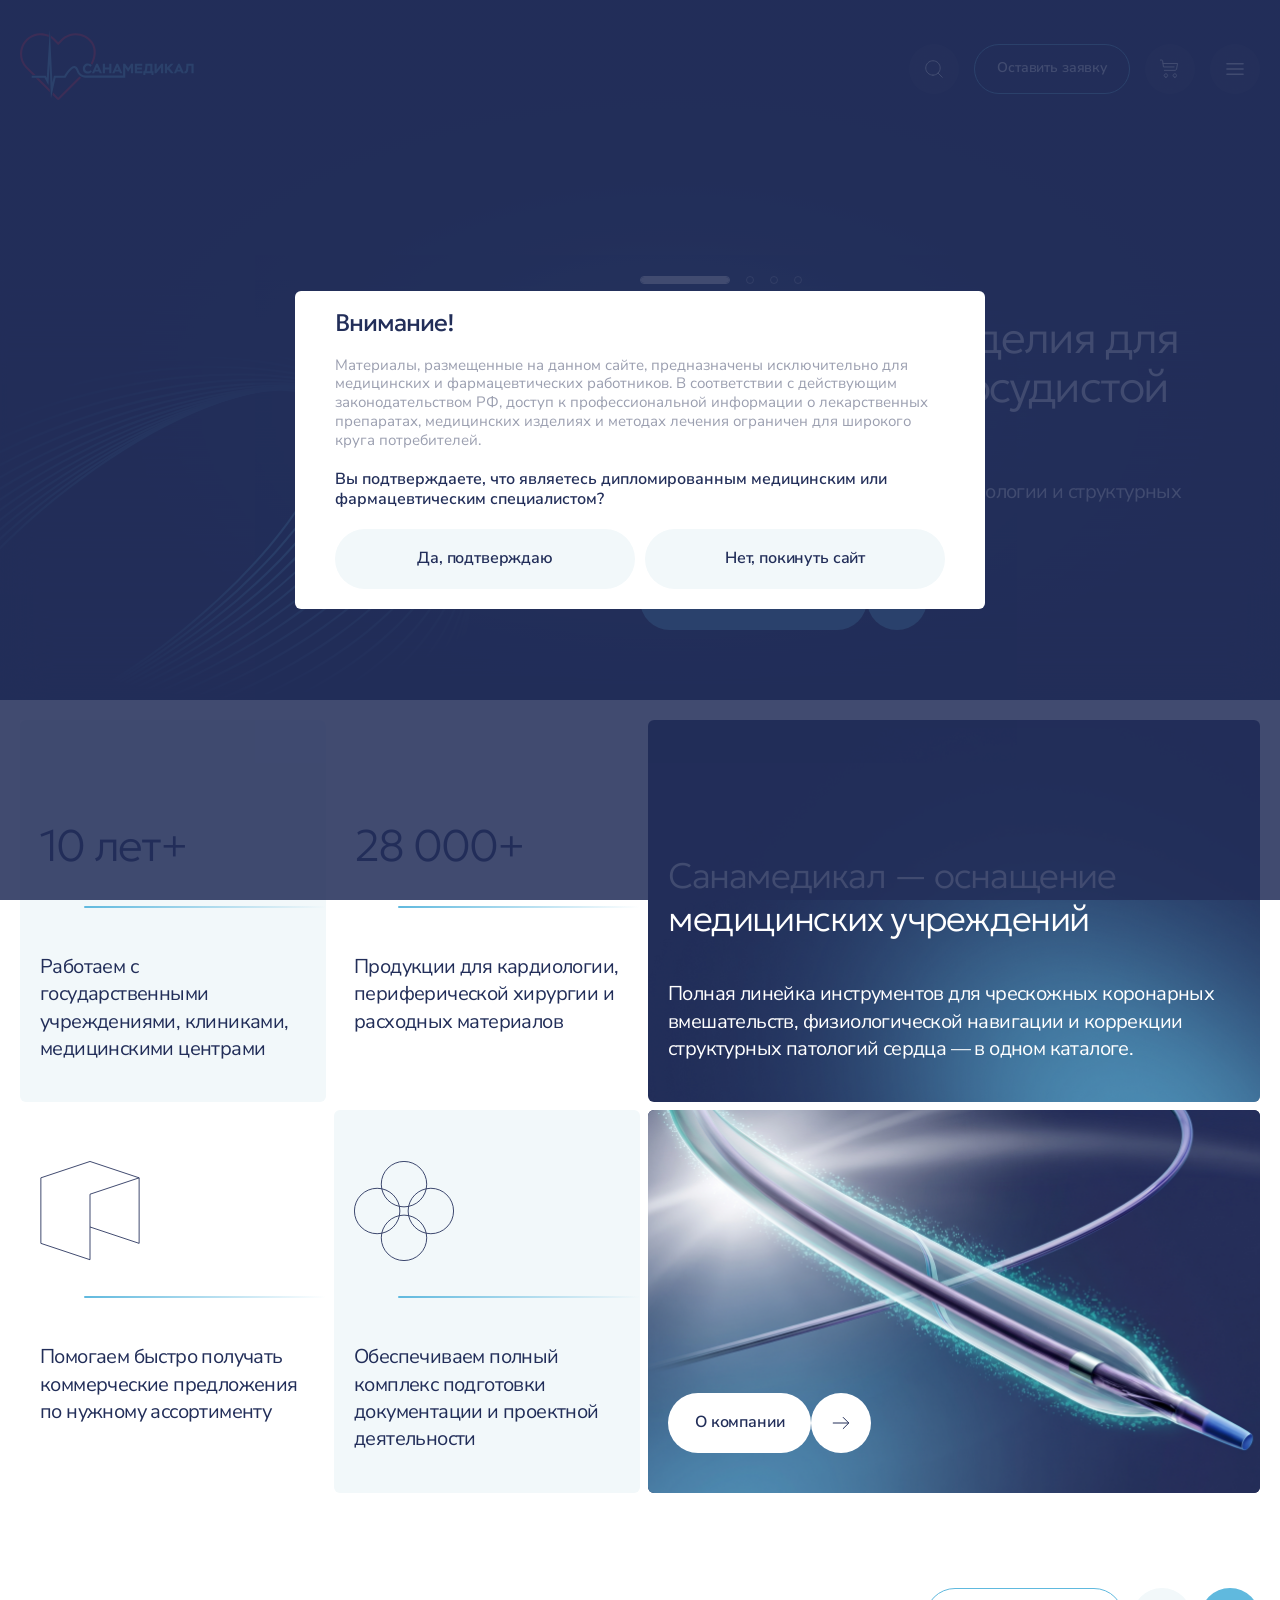
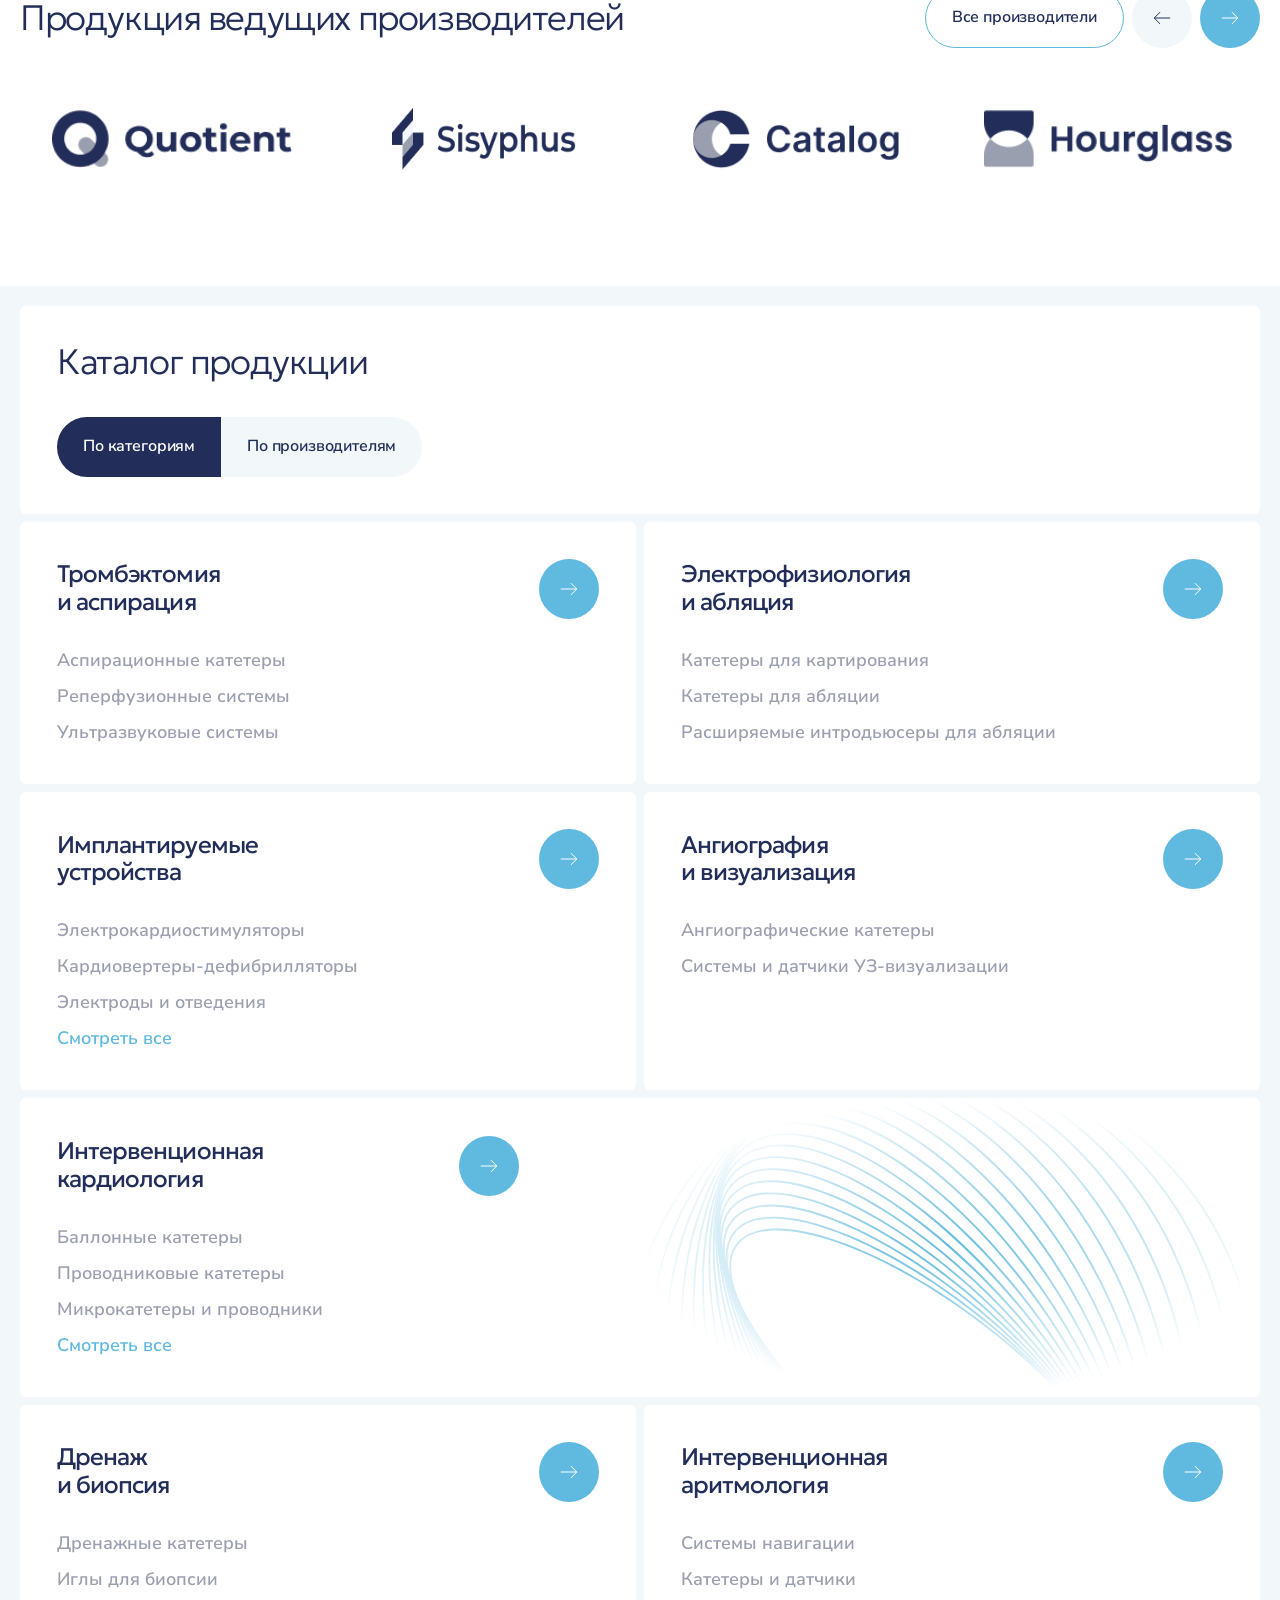
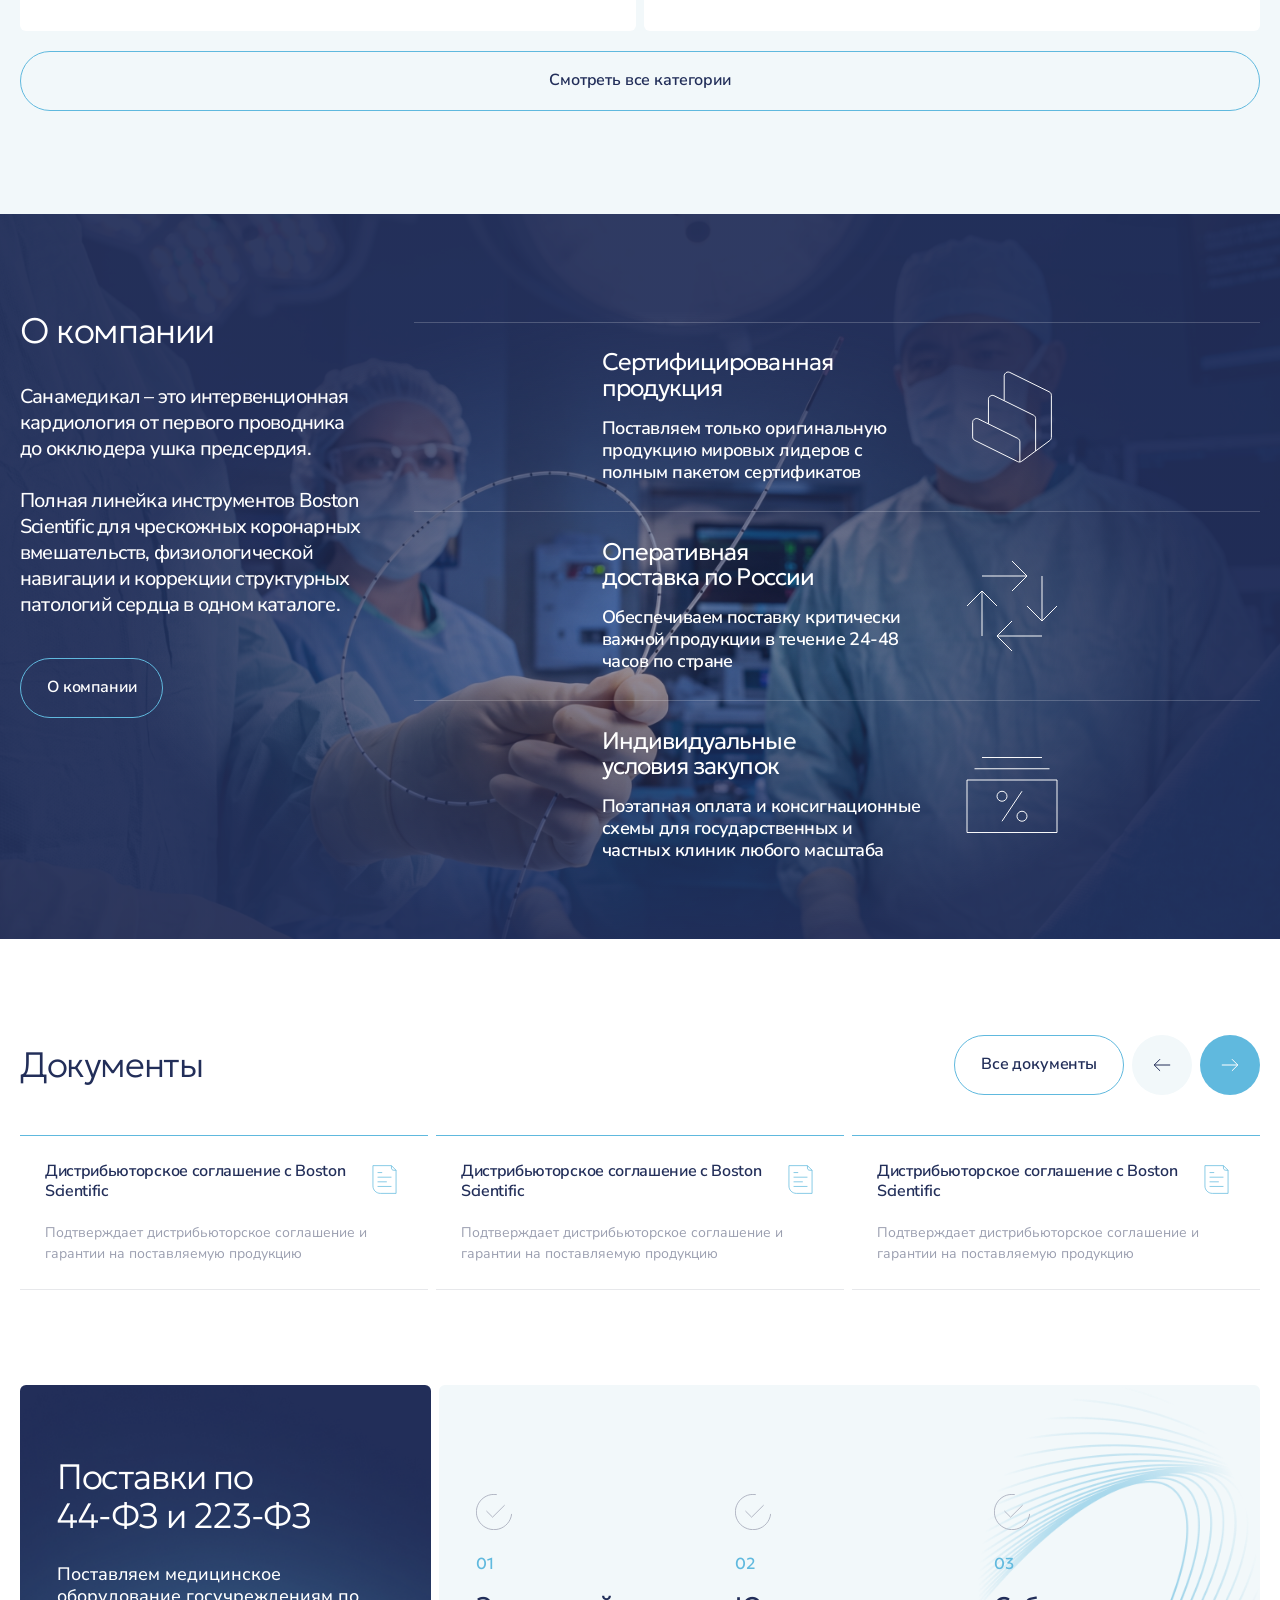
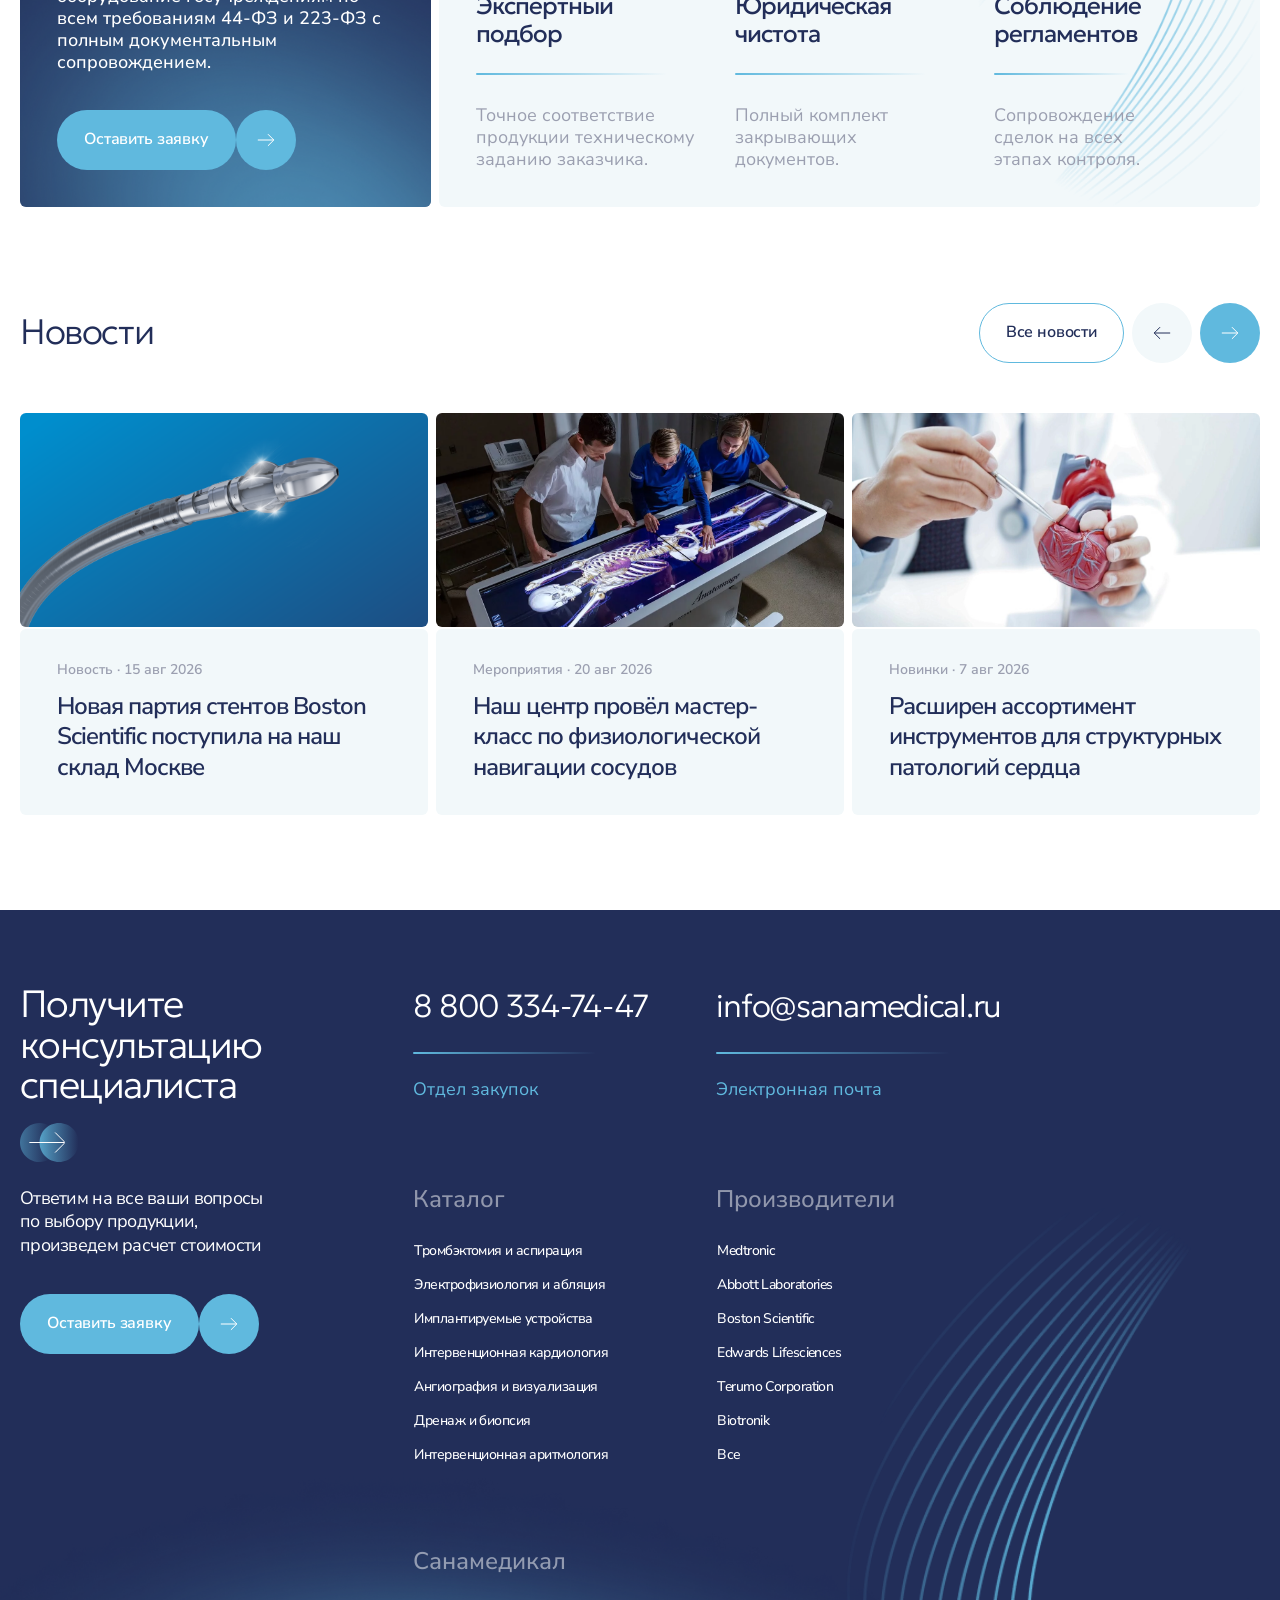
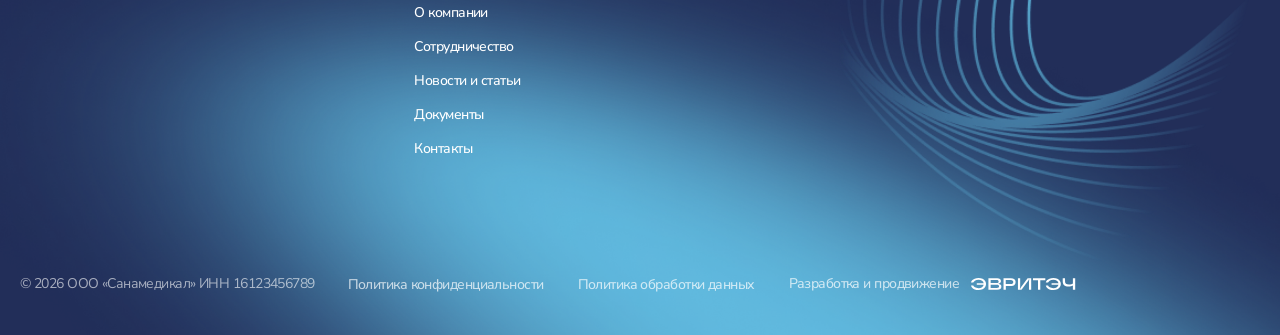
==== commit 4dd39e79: "cart + news pages" ====
--- a/index.html
+++ b/index.html
@@ -11,6 +11,7 @@
     <link rel="preconnect" href="https://fonts.gstatic.com" crossorigin>
     <link href="https://fonts.googleapis.com/css2?family=Nunito+Sans:ital,opsz,wght@0,6..12,200..1000;1,6..12,200..1000&display=swap" rel="stylesheet">
     <link href="https://fonts.googleapis.com/css2?family=Geologica:wght,CRSV@100..900,0&display=swap" rel="stylesheet">
+    <script>if (!/(?:^|; )pro_access=1/.test(document.cookie)) { document.documentElement.classList.add('pro-gate-pending'); }</script>
 </head>
 <body>
     <header class="header">
@@ -24,8 +25,8 @@
                     <li><a href="/" class="btn btn--link">Продукция</a></li>
                     <li><a href="/brands/" class="btn btn--link">Производители</a></li>
                     <li><a href="/about/" class="btn btn--link">Компания</a></li>
-                    <li><a href="/contacts/" class="btn btn--link">Документы</a></li>
-                    <li><a href="/contacts/" class="btn btn--link">Сотрудничество</a></li>
+                    <li><a href="/documents/" class="btn btn--link">Документы</a></li>
+                    <li><a href="/cooperation/" class="btn btn--link">Сотрудничество</a></li>
                     <li><a href="/contacts/" class="btn btn--link">Новости</a></li>
                     <li><a href="/contacts/" class="btn btn--link">Контакты</a></li>
                 </ul>
@@ -40,7 +41,7 @@
 
                     <button type="button" class="btn btn--secondary js-request-btn">Оставить заявку</button>
 
-                    <a href="/cart/" class="header-actions__cart flex">
+                    <a href="#" class="header-actions__cart flex" id="cart-open-btn" aria-haspopup="dialog" aria-controls="cart-panel">
                         <button class="btn btn--neutral">Корзина</button>
                         <button class="btn btn--neutral btn--round">
                             <svg class="btn__icon" width="22" height="22" viewBox="0 0 22 22" fill="none" xmlns="http://www.w3.org/2000/svg">
@@ -65,6 +66,229 @@
     </header>
 
     <div class="mobile-menu-overlay" id="mobile-menu-overlay"></div>
+    <div class="cart-panel" id="cart-panel" data-cart-view="items" role="dialog" aria-modal="true" aria-label="Корзина">
+        <div class="cart-panel__view cart-panel__view--empty" data-cart-view-panel="empty">
+            <div class="cart-panel__bar">
+                <h2 class="h2 cart-panel__empty-title">В вашей корзине <br>пока ничего нет</h2>
+                <button type="button" class="btn btn--neutral btn--round cart-panel__close js-close-cart" aria-label="Закрыть">
+                    <svg class="btn__icon" width="28" height="28" viewBox="0 0 28 28" fill="none" xmlns="http://www.w3.org/2000/svg">
+                        <path d="M21.875 6.125L6.125 21.875" stroke="#222E59" stroke-linecap="round" stroke-linejoin="round" />
+                        <path d="M21.875 21.875L6.125 6.125" stroke="#222E59" stroke-linecap="round" stroke-linejoin="round" />
+                    </svg>
+                </button>
+            </div>
+
+            <img class="cart-panel__dec" src="local/templates/sanamedikal/images/cart/cartDec.png" alt="" aria-hidden="true">
+
+            <div class="cart-panel__empty">
+                <p class="cart-panel__empty-text">Добавьте одну или несколько позиций, чтобы перейти к оформлению заказа</p>
+
+                <div class="btn-group">
+                    <a href="/catalog/" class="btn btn--primary btn--xl">Перейти в каталог</a>
+                    <a href="/catalog/" class="btn btn--primary btn--round btn--xl" aria-label="Перейти в каталог">
+                        <svg class="btn__icon" width="22" height="22" aria-hidden="true"><use href="#icon-arrow"></use></svg>
+                    </a>
+                </div>
+            </div>
+        </div>
+
+        <div class="cart-panel__view cart-panel__view--items" data-cart-view-panel="items">
+            <div class="cart-panel__header">
+                <h2 class="cart-panel__title">Корзина · <span data-cart-count>75</span></h2>
+                <div class="cart-panel__header-actions">
+                    <button type="button" class="btn btn--link cart-panel__clear" data-cart-clear>
+                        Очистить корзину
+                        <svg width="16" height="16" viewBox="0 0 16 16" fill="none" xmlns="http://www.w3.org/2000/svg">
+                            <path d="M14 3.98667C11.78 3.76667 9.54667 3.65334 7.32 3.65334C6 3.65334 4.68 3.72 3.36 3.85334L2 3.98667" stroke="#9B9FB0" stroke-linecap="round" stroke-linejoin="round" />
+                            <path d="M5.66663 3.31334L5.81329 2.44C5.91996 1.80667 5.99996 1.33334 7.12663 1.33334H8.87329C9.99996 1.33334 10.0866 1.83334 10.1866 2.44667L10.3333 3.31334" stroke="#9B9FB0" stroke-linecap="round" stroke-linejoin="round" />
+                            <path d="M12.5667 6.09333L12.1334 12.8067C12.06 13.8533 12 14.6667 10.14 14.6667H5.86002C4.00002 14.6667 3.94002 13.8533 3.86668 12.8067L3.43335 6.09333" stroke="#9B9FB0" stroke-linecap="round" stroke-linejoin="round" />
+                            <path d="M6.88672 11H9.10672" stroke="#9B9FB0" stroke-linecap="round" stroke-linejoin="round" />
+                            <path d="M6.33337 8.33334H9.66671" stroke="#9B9FB0" stroke-linecap="round" stroke-linejoin="round" />
+                        </svg>
+                    </button>
+                    <button type="button" class="btn btn--neutral btn--round cart-panel__close js-close-cart" aria-label="Закрыть">
+                        <svg class="btn__icon" width="28" height="28" viewBox="0 0 28 28" fill="none" xmlns="http://www.w3.org/2000/svg">
+                            <path d="M21.875 6.125L6.125 21.875" stroke="#222E59" stroke-linecap="round" stroke-linejoin="round" />
+                            <path d="M21.875 21.875L6.125 6.125" stroke="#222E59" stroke-linecap="round" stroke-linejoin="round" />
+                        </svg>
+                    </button>
+                </div>
+            </div>
+
+            <div class="cart-panel__body">
+                <ul class="cart-list" data-cart-list>
+                <li class="cart-item" data-cart-item data-qty="30">
+                    <img class="cart-item__media" src="local/templates/sanamedikal/images/catalog/catalogItem3.png" alt="Спирали для эмболизации Terumo Hyper 3D Soft">
+                    <div class="cart-item__body">
+                        <p class="cart-item__brand">Terumo</p>
+                        <p class="cart-item__title">Спирали для эмболизации Terumo Hyper 3D Soft</p>
+                        <span class="cart-item__model">Model: Transend™ - <span class="cart-item__model-code">M001468010</span></span>
+                    </div>
+                    <div class="cart-item__qty">
+                        <button type="button" class="cart-item__qty-btn cart-item__qty-btn--minus" data-qty-minus aria-label="Уменьшить количество"><svg width="18" height="18" viewBox="0 0 18 18" fill="none" xmlns="http://www.w3.org/2000/svg"><path d="M2.8125 9H15.1875" stroke="currentColor" stroke-linecap="round" stroke-linejoin="round" /></svg></button>
+                        <span class="cart-item__qty-value" data-qty-value>30 шт</span>
+                        <button type="button" class="cart-item__qty-btn cart-item__qty-btn--plus" data-qty-plus aria-label="Увеличить количество"><svg width="18" height="18" viewBox="0 0 18 18" fill="none" xmlns="http://www.w3.org/2000/svg"><path d="M2.8125 9H15.1875" stroke="currentColor" stroke-linecap="round" stroke-linejoin="round" /><path d="M9 2.8125V15.1875" stroke="currentColor" stroke-linecap="round" stroke-linejoin="round" /></svg></button>
+                    </div>
+                    <button type="button" class="cart-item__remove" data-cart-remove aria-label="Удалить товар">
+                        <svg width="22" height="22" viewBox="0 0 22 22" fill="none" xmlns="http://www.w3.org/2000/svg">
+                            <path d="M17.1875 4.8125L4.8125 17.1875" stroke="#9B9FB0" stroke-linecap="round" stroke-linejoin="round" />
+                            <path d="M17.1875 17.1875L4.8125 4.8125" stroke="#9B9FB0" stroke-linecap="round" stroke-linejoin="round" />
+                        </svg>
+                    </button>
+                </li>
+                <li class="cart-item" data-cart-item data-qty="14">
+                    <img class="cart-item__media" src="local/templates/sanamedikal/images/catalog/catalogItem2.png" alt="Микрокатетеры управляемые высокопоточные Renegade Hi Flo и Renegade">
+                    <div class="cart-item__body">
+                        <p class="cart-item__brand">Boston Scientific</p>
+                        <p class="cart-item__title">Микрокатетеры управляемые высокопоточные Renegade Hi Flo и Renegade</p>
+                        <span class="cart-item__model">Model: Renegade - <span class="cart-item__model-code">L438899042</span></span>
+                    </div>
+                    <div class="cart-item__qty">
+                        <button type="button" class="cart-item__qty-btn cart-item__qty-btn--minus" data-qty-minus aria-label="Уменьшить количество"><svg width="18" height="18" viewBox="0 0 18 18" fill="none" xmlns="http://www.w3.org/2000/svg"><path d="M2.8125 9H15.1875" stroke="currentColor" stroke-linecap="round" stroke-linejoin="round" /></svg></button>
+                        <span class="cart-item__qty-value" data-qty-value>14 шт</span>
+                        <button type="button" class="cart-item__qty-btn cart-item__qty-btn--plus" data-qty-plus aria-label="Увеличить количество"><svg width="18" height="18" viewBox="0 0 18 18" fill="none" xmlns="http://www.w3.org/2000/svg"><path d="M2.8125 9H15.1875" stroke="currentColor" stroke-linecap="round" stroke-linejoin="round" /><path d="M9 2.8125V15.1875" stroke="currentColor" stroke-linecap="round" stroke-linejoin="round" /></svg></button>
+                    </div>
+                    <button type="button" class="cart-item__remove" data-cart-remove aria-label="Удалить товар">
+                        <svg width="22" height="22" viewBox="0 0 22 22" fill="none" xmlns="http://www.w3.org/2000/svg">
+                            <path d="M17.1875 4.8125L4.8125 17.1875" stroke="#9B9FB0" stroke-linecap="round" stroke-linejoin="round" />
+                            <path d="M17.1875 17.1875L4.8125 4.8125" stroke="#9B9FB0" stroke-linecap="round" stroke-linejoin="round" />
+                        </svg>
+                    </button>
+                </li>
+                <li class="cart-item cart-item--locked" data-cart-item data-qty="1">
+                    <img class="cart-item__media" src="local/templates/sanamedikal/images/catalog/catalogItem4.png" alt="Баллонный катетер Abbot (MINI) TREK">
+                    <div class="cart-item__body">
+                        <p class="cart-item__brand">Abbot</p>
+                        <p class="cart-item__title">Баллонный катетер Abbot (MINI) TREK</p>
+                        <span class="cart-item__model">Модификацию уточним при подготовке КП</span>
+                    </div>
+                    <div class="cart-item__qty">
+                        <button type="button" class="cart-item__qty-btn cart-item__qty-btn--minus" data-qty-minus aria-label="Уменьшить количество" disabled><svg width="18" height="18" viewBox="0 0 18 18" fill="none" xmlns="http://www.w3.org/2000/svg"><path d="M2.8125 9H15.1875" stroke="currentColor" stroke-linecap="round" stroke-linejoin="round" /></svg></button>
+                        <span class="cart-item__qty-value" data-qty-value>1 шт</span>
+                        <button type="button" class="cart-item__qty-btn cart-item__qty-btn--plus" data-qty-plus aria-label="Увеличить количество" disabled><svg width="18" height="18" viewBox="0 0 18 18" fill="none" xmlns="http://www.w3.org/2000/svg"><path d="M2.8125 9H15.1875" stroke="currentColor" stroke-linecap="round" stroke-linejoin="round" /><path d="M9 2.8125V15.1875" stroke="currentColor" stroke-linecap="round" stroke-linejoin="round" /></svg></button>
+                    </div>
+                    <button type="button" class="cart-item__remove" data-cart-remove aria-label="Удалить товар">
+                        <svg width="22" height="22" viewBox="0 0 22 22" fill="none" xmlns="http://www.w3.org/2000/svg">
+                            <path d="M17.1875 4.8125L4.8125 17.1875" stroke="#9B9FB0" stroke-linecap="round" stroke-linejoin="round" />
+                            <path d="M17.1875 17.1875L4.8125 4.8125" stroke="#9B9FB0" stroke-linecap="round" stroke-linejoin="round" />
+                        </svg>
+                    </button>
+                </li>
+                <li class="cart-item" data-cart-item data-qty="30">
+                    <img class="cart-item__media" src="local/templates/sanamedikal/images/catalog/catalogItem1.png" alt="Спирали с волокнами для эмболизации с Interlock-35">
+                    <div class="cart-item__body">
+                        <p class="cart-item__brand">Boston Scientific</p>
+                        <p class="cart-item__title">Спирали с волокнами для эмболизации с Interlock-35</p>
+                        <span class="cart-item__model">Model: Transend™ - <span class="cart-item__model-code">M001468010</span></span>
+                    </div>
+                    <div class="cart-item__qty">
+                        <button type="button" class="cart-item__qty-btn cart-item__qty-btn--minus" data-qty-minus aria-label="Уменьшить количество"><svg width="18" height="18" viewBox="0 0 18 18" fill="none" xmlns="http://www.w3.org/2000/svg"><path d="M2.8125 9H15.1875" stroke="currentColor" stroke-linecap="round" stroke-linejoin="round" /></svg></button>
+                        <span class="cart-item__qty-value" data-qty-value>30 шт</span>
+                        <button type="button" class="cart-item__qty-btn cart-item__qty-btn--plus" data-qty-plus aria-label="Увеличить количество"><svg width="18" height="18" viewBox="0 0 18 18" fill="none" xmlns="http://www.w3.org/2000/svg"><path d="M2.8125 9H15.1875" stroke="currentColor" stroke-linecap="round" stroke-linejoin="round" /><path d="M9 2.8125V15.1875" stroke="currentColor" stroke-linecap="round" stroke-linejoin="round" /></svg></button>
+                    </div>
+                    <button type="button" class="cart-item__remove" data-cart-remove aria-label="Удалить товар">
+                        <svg width="22" height="22" viewBox="0 0 22 22" fill="none" xmlns="http://www.w3.org/2000/svg">
+                            <path d="M17.1875 4.8125L4.8125 17.1875" stroke="#9B9FB0" stroke-linecap="round" stroke-linejoin="round" />
+                            <path d="M17.1875 17.1875L4.8125 4.8125" stroke="#9B9FB0" stroke-linecap="round" stroke-linejoin="round" />
+                        </svg>
+                    </button>
+                </li>
+            </ul>
+
+            </div>
+
+            <div class="cart-panel__footer">
+                <button type="button" class="btn btn--primary cart-panel__submit" data-cart-checkout>Оформить заказ</button>
+            </div>
+        </div>
+
+        <div class="cart-panel__view cart-panel__view--checkout" data-cart-view-panel="checkout">
+            <div class="cart-panel__header">
+                <h2 class="cart-panel__title">Оформить заказ</h2>
+                <button type="button" class="btn btn--neutral btn--round cart-panel__close js-close-cart" aria-label="Закрыть">
+                    <svg class="btn__icon" width="28" height="28" viewBox="0 0 28 28" fill="none" xmlns="http://www.w3.org/2000/svg">
+                        <path d="M21.875 6.125L6.125 21.875" stroke="#222E59" stroke-linecap="round" stroke-linejoin="round" />
+                        <path d="M21.875 21.875L6.125 6.125" stroke="#222E59" stroke-linecap="round" stroke-linejoin="round" />
+                    </svg>
+                </button>
+            </div>
+
+            <div class="cart-panel__body">
+
+                <div class="tabs" role="tablist">
+                <button type="button" class="tabs__item is-active" role="tab" aria-selected="true" data-tab="price">Запрос цены</button>
+                <button type="button" class="tabs__item" role="tab" aria-selected="false" data-tab="stock">Запрос наличия</button>
+                <button type="button" class="tabs__item" role="tab" aria-selected="false" data-tab="offer">Запросить КП</button>
+            </div>
+
+            <form class="modal__form cart-panel__form js-validate-form" id="cart-checkout-form" novalidate>
+                <div class="modal__row">
+                    <div class="field">
+                        <label class="field__label" for="cart-org">Название организации</label>
+                        <input type="text" class="input" id="cart-org" name="org" placeholder="ООО..." required>
+                        <span class="field__line"></span>
+                    </div>
+
+                    <div class="field">
+                        <label class="field__label" for="cart-inn">ИНН организации</label>
+                        <input type="text" class="input" id="cart-inn" name="inn" inputmode="numeric" placeholder="4392004106" required data-validate="inn">
+                        <span class="field__line"></span>
+                    </div>
+                </div>
+
+                <div class="field">
+                    <label class="field__label" for="cart-name">ФИО контактного лица</label>
+                    <input type="text" class="input" id="cart-name" name="name" autocomplete="name" placeholder="Иванов Иван Иванович" required data-validate="name">
+                    <span class="field__line"></span>
+                </div>
+
+                <div class="field">
+                    <label class="field__label" for="cart-hospital">Название ЛПУ и города</label>
+                    <input type="text" class="input" id="cart-hospital" name="hospital" placeholder="ГБУЗ «Морозовская ДГКБ ДЗМ», Москва" required>
+                    <span class="field__line"></span>
+                </div>
+
+                <div class="modal__row">
+                    <div class="field">
+                        <label class="field__label" for="cart-phone">Номер телефона</label>
+                        <input type="tel" class="input" id="cart-phone" name="phone" autocomplete="tel" placeholder="+7" required data-validate="phone">
+                        <span class="field__line"></span>
+                    </div>
+
+                    <div class="field">
+                        <label class="field__label" for="cart-email">Электронная почта</label>
+                        <input type="email" class="input" id="cart-email" name="email" autocomplete="email" placeholder="company@mail.ru" required data-validate="email">
+                        <span class="field__line"></span>
+                    </div>
+                </div>
+
+                <div class="field">
+                    <label class="field__label" for="cart-comment">Ваш комментарий</label>
+                    <input type="text" class="input" id="cart-comment" name="comment" placeholder="Необходимо...">
+                    <span class="field__line"></span>
+                </div>
+
+                <div class="checkbox-row">
+                    <input type="checkbox" class="checkbox" id="cart-agree" name="agree" required>
+                    <label class="checkbox-label" for="cart-agree">
+                        <svg width="18" height="18" viewBox="0 0 18 18" fill="none" xmlns="http://www.w3.org/2000/svg">
+                            <path d="M6.75 16.5H11.25C15 16.5 16.5 15 16.5 11.25V6.75C16.5 3 15 1.5 11.25 1.5H6.75C3 1.5 1.5 3 1.5 6.75V11.25C1.5 15 3 16.5 6.75 16.5Z" fill="#222E59" />
+                            <path d="M6.75 16.5H11.25C15 16.5 16.5 15 16.5 11.25V6.75C16.5 3 15 1.5 11.25 1.5H6.75C3 1.5 1.5 3 1.5 6.75V11.25C1.5 15 3 16.5 6.75 16.5Z" stroke="#9B9FB0" stroke-linecap="round" stroke-linejoin="round" />
+                        </svg>
+                        <svg width="8" height="6" viewBox="0 0 8 6" fill="none" xmlns="http://www.w3.org/2000/svg">
+                            <path d="M0.75 2.8725L2.8725 4.995L7.125 0.75" stroke="white" stroke-width="1.5" stroke-linecap="round" stroke-linejoin="round" />
+                        </svg>
+                    </label>
+                    <div class="checkbox-text">Принимаю <a href="/policy/">условия обработки</a> персональных данных</div>
+                </div>
+            </form>
+            </div>
+
+            <div class="cart-panel__footer">
+                <button type="submit" form="cart-checkout-form" class="btn btn--primary cart-panel__submit">Оформить заказ</button>
+            </div>
+        </div>
+    </div>
 
     <div class="mobile-menu" id="mobile-menu" role="dialog" aria-modal="true" aria-label="Меню">
         <div class="mobile-menu__header">
@@ -82,8 +306,8 @@
                 <li><a href="/" class="btn btn--link mobile-menu__link">Продукция</a></li>
                 <li><a href="/brands/" class="btn btn--link mobile-menu__link">Производители</a></li>
                 <li><a href="/about/" class="btn btn--link mobile-menu__link">Компания</a></li>
-                <li><a href="/contacts/" class="btn btn--link mobile-menu__link">Документы</a></li>
-                <li><a href="/contacts/" class="btn btn--link mobile-menu__link">Сотрудничество</a></li>
+                <li><a href="/documents/" class="btn btn--link mobile-menu__link">Документы</a></li>
+                <li><a href="/cooperation/" class="btn btn--link mobile-menu__link">Сотрудничество</a></li>
                 <li><a href="/contacts/" class="btn btn--link mobile-menu__link">Новости</a></li>
                 <li><a href="/contacts/" class="btn btn--link mobile-menu__link">Контакты</a></li>
             </ul>
@@ -556,7 +780,7 @@
                         </ul>
                     </article>
                     </div>
-                    <!-- По производителям: заголовок карточки — бренд, внутри его категории -->
+
                     <div class="catalog-grid__panel" data-tab-panel="brands" hidden>
                         <article class="category-card">
                             <div class="category-card__top">
@@ -982,7 +1206,6 @@
         </div>
     </footer>
 
-    <!-- SVG-спрайт иконок для секций ниже hero -->
     <svg width="0" height="0" style="position:absolute" aria-hidden="true" focusable="false">
         <symbol id="icon-arrow" viewBox="0 0 22 22" fill="none">
             <path d="M13.2266 5.43579L18.7907 11L13.2266 16.5641" stroke="currentColor" stroke-miterlimit="10" stroke-linecap="round" stroke-linejoin="round" />
@@ -996,6 +1219,19 @@
             <path d="M9 14.5l3.5 3.5L19 10.5" stroke="currentColor" stroke-linecap="round" stroke-linejoin="round" />
         </symbol>
     </svg>
+    <!-- Обязательное предупреждение для медицинских и фармацевтических работников -->
+    <div class="pro-gate" id="pro-gate" role="alertdialog" aria-modal="true" aria-labelledby="pro-gate-title" aria-describedby="pro-gate-text">
+        <div class="pro-gate__dialog">
+            <h2 class="pro-gate__title" id="pro-gate-title">Внимание!</h2>
+            <p class="pro-gate__text" id="pro-gate-text">Материалы, размещенные на данном сайте, предназначены исключительно для медицинских и фармацевтических работников. В соответствии с действующим законодательством РФ, доступ к профессиональной информации о лекарственных препаратах, медицинских изделиях и методах лечения ограничен для широкого круга потребителей.</p>
+            <p class="pro-gate__question">Вы подтверждаете, что являетесь дипломированным медицинским или фармацевтическим специалистом?</p>
+            <div class="pro-gate__actions">
+                <button type="button" class="btn btn--neutral btn--xl" data-pro-gate-confirm>Да, подтверждаю</button>
+                <a href="https://yandex.ru" class="btn btn--neutral btn--xl" rel="noopener">Нет, покинуть сайт</a>
+            </div>
+        </div>
+    </div>
+
 
     <script src="local/templates/sanamedikal/js/main.js"></script>
 </body>
--- a/local/templates/sanamedikal/css/main.css
+++ b/local/templates/sanamedikal/css/main.css
@@ -26,6 +26,20 @@
 
     to {
         transform: none;
+    }
+}
+
+.header.header--fixed.header--hiding {
+    animation: header-slide-up .2s ease both;
+}
+
+@keyframes header-slide-up {
+    from {
+        transform: none;
+    }
+
+    to {
+        transform: translateY(-100%);
     }
 }
 
@@ -551,7 +565,7 @@
     }
 }
 
-/* TABS (сегментированный переключатель) */
+/* TABS */
 .tabs {
     display: inline-flex;
     border-radius: 30px;
@@ -583,11 +597,22 @@
 }
 
 @media(max-width: 480px){
-    .tabs {
+    .tabs:not(.tabs--filter) {
         flex-wrap: wrap;
     }
 
-    .tabs__item {
+    .tabs:not(.tabs--filter) .tabs__item {
+        flex: 1;
+        text-align: center;
+    }
+}
+
+@media(max-width: 655px){
+    .tabs--filter {
+        flex-wrap: wrap;
+    }
+
+    .tabs--filter .tabs__item {
         flex: 1;
         text-align: center;
     }
@@ -775,13 +800,13 @@
 }
 
 @media(max-width: 385px){
-    .tabs{
+    .tabs:not(.tabs--filter){
         flex-direction: column;
         padding: 4px;
         width: 100%;
     }
 
-    .tabs__item{
+    .tabs:not(.tabs--filter) .tabs__item{
         border-radius: 24px;
         width: 100%;
         min-height: 45px;
@@ -1092,6 +1117,10 @@
     gap: 8px;
 }
 
+.page-company .benefits-section__wrapper{
+    grid-template-columns: 1fr 1fr 1fr 1fr;
+}
+
 .benefit-card{
     display: flex;
     flex-direction: column;
@@ -1104,8 +1133,20 @@
     padding-top: clamp(70px, 5.287vw, 92px);
 }
 
+.page-company .benefit-card,
+.page-company .benefit-card:has(.benefit-card__image){
+    padding-top: clamp(70px, 5.287vw, 92px);
+}
+
+.page-company .benefit-card__title{
+    display: flex;
+    align-items: flex-end;
+    min-height: 114px;
+}
+
 .benefit-card:first-child,
-.benefit-card:nth-child(5){
+.benefit-card:nth-child(5),
+.page-company .benefit-card:nth-child(3){
     background: var(--bg-secondary);
 }
 
@@ -1204,6 +1245,15 @@
     .benefit-card:has(.benefit-card__image) {
         padding-top: clamp(50px, 4vw, 92px);
     }
+
+    .page-company .benefit-card,
+    .page-company .benefit-card:has(.benefit-card__image){
+        padding-top: clamp(50px, 4vw, 92px);
+    }
+
+    .page-company .benefit-card__title{
+        min-height: 100px;
+    }
 }
 
 @media(max-width: 1280px){
@@ -1217,8 +1267,17 @@
 }
 
 @media(max-width: 991px){
-    .benefits-section__wrapper{
+    .benefits-section__wrapper,
+    .page-company .benefits-section__wrapper{
         grid-template-columns: repeat(2, 1fr);
+    }
+
+    .page-company .benefit-card:last-child{
+        background: var(--bg-secondary);
+    }
+
+    .page-company .benefit-card:nth-child(3){
+        background: transparent;
     }
 
     .benefit-card{
@@ -1249,14 +1308,24 @@
     .benefit-card__image {
         height: 80px;
     }
+
+    .page-company .benefit-card:not(:has(.benefit-card__image)){
+        justify-content: flex-start;
+    }
+
+    .page-company .benefit-card__title{
+        min-height: 80px;
+    }
 }
 
 @media(max-width: 600px){
-    .benefits-section__wrapper {
+    .benefits-section__wrapper,
+    .page-company .benefits-section__wrapper {
         grid-template-columns: repeat(1, 1fr);
     }
 
-    .benefit-card {
+    .benefit-card,
+    .page-company .benefit-card {
         padding-top: 30px;
         padding-bottom: 24px;
     }
@@ -1269,7 +1338,8 @@
         background: unset;
     }
 
-    .benefit-card:has(.benefit-card__image) {
+    .benefit-card:has(.benefit-card__image),
+    .page-company .benefit-card:has(.benefit-card__image) {
         padding-top: 25px;
     }
 
@@ -1300,6 +1370,10 @@
         height: 70px;
     }
 
+    .page-company .benefit-card__title{
+        min-height: unset;
+        align-items: normal;
+    }
 }
 
 /* ========================
@@ -1445,7 +1519,6 @@
     gap: 8px;
 }
 
-/* панели «По категориям» / «По производителям» участвуют в общей сетке напрямую */
 .catalog-grid__panel{
     display: contents;
 }
@@ -1484,12 +1557,19 @@
     flex-direction: column;
     gap: 38px;
     padding: clamp(24px, 2.9vw, 50px);
-    /* min-height: clamp(240px, 18.6vw, 324px); */
     overflow: hidden;
     transition: background-color .3s ease;
 }
 
-/* голубое свечение, проявляется при ховере */
+.category-card:has(.category-card__brand){
+    gap: 29px;
+    padding-bottom: clamp(32px, 3.793vw, 66px);
+
+    .category-card__list{
+        margin-bottom: 0;
+    }
+}
+
 .category-card::before{
     content: '';
     position: absolute;
@@ -1537,7 +1617,7 @@
     font-size: 20px;
     font-weight: 600;
     line-height: 1.3;
-    color: var(--text-secondary);
+    color: var(--text-tertiary);
     transition: color .3s ease;
     margin-bottom: 4px;
 }
@@ -1662,7 +1742,6 @@
     --about-icon: clamp(64px, 7.13vw, 124px);
     --about-gap: clamp(20px, 2.471vw, 43px);
     display: grid;
-    /* заголовок | иконка | текст; иконка заканчивается ровно на середине ряда */
     grid-template-columns: minmax(0, calc(50% - var(--about-icon) - var(--about-gap))) auto minmax(0, 1fr);
     padding-block: clamp(24px, 2.184vw, 38px);
     border-top: 1px solid rgba(255, 255, 255, 0.2);
@@ -1884,7 +1963,6 @@
     max-width: 9em;
 }
 
-/* голубая линия, тающая вправо, между заголовком и описанием */
 .tender-feature__text::before{
     content: '';
     display: block;
@@ -1970,6 +2048,11 @@
     color: var(--white);
 }
 
+.page-catalog .footer,
+.page-hero-dark .footer{
+    margin-top: 0;
+}
+
 .footer .container{
     max-width: 1640px;
 }
@@ -2018,7 +2101,6 @@
 
 .footer__info{
     display: grid;
-    /* 1-я колонка по ширине телефона, 2-я по ширине почты; расстояние между контактами — column-gap (94px на макете) */
     grid-template-columns: max-content max-content minmax(0, 1fr);
     row-gap: 80px;
     column-gap: clamp(24px, 5.4vw, 94px);
@@ -2026,7 +2108,6 @@
     padding-top: 6px;
 }
 
-/* контакты и навигация делят колонки .footer__info, поэтому 2-я колонка навигации стоит ровно под вторым контактом */
 .footer__contacts,
 .footer__nav{
     display: grid;
@@ -2034,7 +2115,6 @@
     grid-template-columns: subgrid;
 }
 
-/* 1-я колонка навигации не влияет на ширину общей колонки — её задаёт только телефон */
 .footer__nav .footer__col:first-child{
     contain: inline-size;
 }
@@ -2597,6 +2677,10 @@
         display: none;
     }
 
+    .page-catalog .category-card__list{
+        display: flex;
+    }
+
     .catalog-section__all{
         margin-top: 16px;
     }
@@ -2864,7 +2948,6 @@
     }
 }
 
-/* ФУТЕР: кнопка-заголовок колонки. На десктопе выглядит как обычный заголовок */
 .footer__col-toggle{
     display: inline-flex;
     align-items: center;
@@ -2880,7 +2963,6 @@
     display: none;
 }
 
-/* ФУТЕР на ≤700px: колонки навигации — выпадающие списки */
 @media(max-width: 700px){
     .footer__nav{
         grid-template-columns: minmax(0, 1fr);
@@ -2918,7 +3000,6 @@
         transform: rotate(180deg);
     }
 
-    /* 0fr -> 1fr даёт плавное раскрытие без известной высоты */
     .footer__col-body{
         display: grid;
         grid-template-rows: 0fr;
@@ -2941,3 +3022,3904 @@
         padding-bottom: 16px;
     }
 }
+
+
+/* ========================
+   ВНУТРЕННИЕ СТРАНИЦЫ: КАРКАС
+======================== */
+.page-inner{
+    background: var(--bg-secondary);
+}
+
+.page-inner main{
+    position: relative;
+    padding-top: 146px;
+}
+
+.page-inner .footer{
+    margin-top: 0;
+}
+
+.header-trigger{
+    position: absolute;
+    top: 0;
+    left: 0;
+    width: 1px;
+    height: 160px;
+    pointer-events: none;
+}
+
+@media(max-width: 1560px){
+    .page-inner main{
+        padding-top: 132px;
+    }
+}
+
+@media(max-width: 991px){
+    .page-inner main{
+        padding-top: 122px;
+    }
+}
+
+@media(max-width: 600px){
+    .page-inner main{
+        padding-top: 100px;
+    }
+}
+
+@media(max-width: 360px){
+    .page-inner main{
+        padding-top: 90px;
+    }
+}
+
+/* ========================
+   ШАПКА: светлый вариант (страницы без hero)
+======================== */
+.header--light::before{
+    content: '';
+    position: absolute;
+    top: 0;
+    left: 0;
+    right: 0;
+    height: 160px;
+    background: linear-gradient(180deg, var(--white) 59.7%, rgba(255, 255, 255, 0) 100%);
+    pointer-events: none;
+    z-index: -1;
+}
+
+.header--light.header--fixed::before{
+    display: none;
+}
+
+@media(min-width: 1391px){
+    .header--light{
+        padding-top: 30px;
+    }
+}
+
+@media(max-width: 991px){
+    .header--light::before{
+        height: 130px;
+    }
+}
+
+@media(max-width: 600px){
+    .header--light::before{
+        height: 110px;
+    }
+}
+
+.header.header--light:not(.header--fixed) .header__menu .btn--link{
+    color: var(--text-primary);
+}
+
+.header--light:not(.header--fixed) .btn--neutral{
+    background: var(--control);
+    backdrop-filter: none;
+    color: var(--text-primary);
+}
+
+.header--light:not(.header--fixed) .btn--secondary:not(:hover){
+    color: var(--text-primary);
+}
+
+.header--light .btn__icon path,
+.header--light .btn__icon line{
+    stroke: var(--text-primary);
+}
+
+@media(any-hover: hover){
+    .header--light:not(.header--fixed) .btn--neutral:hover{
+        background: var(--control-hover);
+    }
+
+    .header--light:not(.header--fixed) .header-actions__cart:hover .btn--neutral{
+        background: var(--control-hover);
+    }
+}
+
+/* счётчик товаров в корзине */
+.header-actions__cart{
+    position: relative;
+}
+
+.header-actions__count{
+    position: absolute;
+    top: -9px;
+    right: -9px;
+    display: flex;
+    align-items: center;
+    justify-content: center;
+    min-width: 26px;
+    height: 26px;
+    padding-inline: 6px;
+    border-radius: var(--radius-full);
+    background: var(--accent);
+    color: var(--text-on-accent);
+    font-size: var(--fs-caption);
+    font-weight: 700;
+    line-height: 1;
+    letter-spacing: 0.01em;
+    pointer-events: none;
+}
+
+.header-actions__count[hidden]{
+    display: none;
+}
+
+/* ========================
+   ХЛЕБНЫЕ КРОШКИ
+======================== */
+.breadcrumbs{
+    margin-bottom: 48px;
+}
+
+.breadcrumbs__list{
+    display: flex;
+    flex-wrap: wrap;
+    align-items: center;
+    gap: 4px 8px;
+}
+
+.breadcrumbs__item{
+    display: flex;
+    align-items: center;
+    gap: 8px;
+    font-size: var(--fs-caption);
+    font-weight: 500;
+    line-height: 14px;
+    letter-spacing: -0.02em;
+    color: rgba(34, 46, 89, 0.5);
+}
+
+.breadcrumbs__sep{
+    width: 10px;
+    height: 10px;
+    flex-shrink: 0;
+}
+
+@media (any-hover: hover){
+    .breadcrumbs__link:hover{
+        color: var(--accent);
+    }
+}
+
+@media(max-width: 991px){
+    .breadcrumbs{
+        margin-bottom: 32px;
+    }
+}
+
+@media(max-width: 600px){
+    .breadcrumbs{
+        margin-bottom: 24px;
+    }
+}
+
+/* ========================
+   КНОПКА 44px (карточки контактов)
+======================== */
+.btn.btn--card{
+    height: 44px;
+    padding: 12px 22px 0;
+}
+
+.btn.btn--card.btn--round{
+    padding: 0;
+}
+
+/* ========================
+   КОНТАКТЫ
+======================== */
+.contacts-page .container{
+    max-width: 1640px;
+}
+
+.contacts{
+    display: flex;
+    flex-direction: column;
+    gap: 8px;
+}
+
+.contacts__row{
+    display: grid;
+    grid-template-columns: minmax(0, 394fr) minmax(0, 595fr) minmax(0, 595fr);
+    gap: 8px;
+}
+
+.contacts__head{
+    padding-top: 19px;
+    border-top: 1px solid var(--divider);
+}
+
+.contacts__title--tight{
+    line-height: 1.1;
+}
+
+.contacts__card{
+    --card-pad: clamp(20px, 1.724vw, 30px);
+    position: relative;
+    display: flex;
+    flex-direction: column;
+    min-width: 0;
+    padding: clamp(18px, 1.379vw, 24px) var(--card-pad) var(--card-pad);
+    border-radius: 6px;
+    background: var(--white);
+}
+
+.contacts__card--wide{
+    grid-column: 2 / -1;
+}
+
+.contacts__label{
+    font-size: clamp(18px, 1.15vw, 20px);
+    font-weight: 600;
+    line-height: 1.4;
+    letter-spacing: -0.04em;
+    color: var(--accent);
+}
+
+.contacts__value-group{
+    display: flex;
+    flex-direction: column;
+    gap: 10px;
+    margin-top: clamp(24px, 2.299vw, 40px);
+}
+
+.contacts__value{
+    width: fit-content;
+    max-width: 100%;
+    font-size: clamp(24px, 1.667vw, 29px);
+    font-weight: 600;
+    line-height: 1.1;
+    letter-spacing: -0.04em;
+    color: var(--text-primary);
+    overflow-wrap: anywhere;
+}
+
+.contacts__hint{
+    font-size: var(--fs-body-s);
+    font-weight: 600;
+    line-height: 1.3;
+    letter-spacing: -0.04em;
+    color: var(--text-tertiary);
+}
+
+.contacts__actions{
+    display: flex;
+    gap: 8px;
+    margin-top: auto;
+    padding-top: clamp(20px, 1.954vw, 34px);
+}
+
+.contacts__icon{
+    width: 16px;
+    height: 16px;
+    flex-shrink: 0;
+}
+
+@media (any-hover: hover){
+    a.contacts__value:hover{
+        color: var(--accent);
+    }
+}
+
+/* --- форма обратной связи --- */
+.contact-form{
+    display: grid;
+    grid-template-columns: repeat(3, minmax(0, 1fr));
+    gap: 32px 24px;
+    margin-top: clamp(24px, 2.299vw, 40px);
+}
+
+.contact-form__field--full{
+    grid-column: 1 / -1;
+}
+
+.contact-form__footer{
+    grid-column: 1 / -1;
+    display: flex;
+    align-items: center;
+    gap: 23px;
+    margin-top: 8px;
+}
+
+/* --- реквизиты --- */
+.requisites{
+    --req-label: clamp(160px, 13.56vw, 236px);
+    position: relative;
+    margin-top: clamp(20px, 1.379vw, 24px);
+}
+
+.requisites::before{
+    content: '';
+    position: absolute;
+    top: 0;
+    bottom: 0;
+    left: calc(var(--req-label) + 5px);
+    width: 1px;
+    background: var(--divider);
+    pointer-events: none;
+}
+
+.requisites__row{
+    display: grid;
+    grid-template-columns: var(--req-label) minmax(0, 1fr);
+    column-gap: 10px;
+}
+
+.requisites__term,
+.requisites__desc{
+    min-height: 50px;
+    padding: 15px 20px;
+    border-top: 1px solid var(--divider);
+    font-size: var(--fs-body-s);
+    line-height: 1.3;
+    letter-spacing: -0.02em;
+    color: var(--text-primary);
+    overflow-wrap: anywhere;
+}
+
+.requisites__term{
+    font-weight: 700;
+}
+
+.requisites__desc{
+    padding-right: 0;
+    font-weight: 600;
+}
+
+.requisites__row:last-child .requisites__term,
+.requisites__row:last-child .requisites__desc{
+    border-bottom: 1px solid var(--divider);
+}
+
+.requisites__desc a{
+    transition: color .2s ease;
+}
+
+@media (any-hover: hover){
+    .requisites__desc a:hover{
+        color: var(--accent);
+    }
+}
+
+.contacts__card-footer{
+    margin-top: 30px;
+}
+
+/* ========================
+   БАННЕР «ХОТИТЕ УТОЧНИТЬ…»
+======================== */
+.cta-banner{
+    display: flex;
+    align-items: center;
+    min-height: clamp(440px, 36.78vw, 640px);
+    margin-top: clamp(40px, 4.023vw, 70px);
+    padding: 56px 0;
+    background:
+        radial-gradient(42.8% 43.92% at 52.36% 57.26%, rgba(34, 46, 89, 0.4) 0%, rgba(34, 46, 89, 0.94) 100%),
+        url('../images/company/company.jpg') center / cover no-repeat,
+        var(--text-primary);
+    color: var(--white);
+}
+
+.cta-banner .container{
+    max-width: 1640px;
+}
+
+.cta-banner__content{
+    display: flex;
+    flex-direction: column;
+    align-items: center;
+    max-width: 746px;
+    margin-inline: auto;
+    text-align: center;
+}
+
+.cta-banner__title{
+    color: var(--white);
+}
+
+.cta-banner__text{
+    margin-top: 44px;
+    font-size: 20px;
+    font-weight: 400;
+    line-height: 1.4;
+    letter-spacing: -0.03em;
+    color: var(--white);
+}
+
+.cta-banner .btn-group{
+    margin-top: 56px;
+}
+
+/* ========================
+   КОНТАКТЫ: АДАПТИВ
+======================== */
+@media(max-width: 1280px){
+    .cta-banner__text{
+        margin-top: 32px;
+    }
+
+    .cta-banner .btn-group{
+        margin-top: 40px;
+    }
+}
+
+@media(max-width: 991px){
+    .contacts__row{
+        grid-template-columns: repeat(2, minmax(0, 1fr));
+    }
+
+    .contacts__head{
+        grid-column: 1 / -1;
+        padding-bottom: 16px;
+    }
+
+    .contacts__row + .contacts__row .contacts__head{
+        margin-top: 16px;
+    }
+
+    .contacts__card--wide{
+        grid-column: 1 / -1;
+    }
+
+    .contacts__head h1 br,
+    .contacts__head h2 br{
+        display: none;
+    }
+
+    .cta-banner{
+        padding: 48px 0;
+    }
+
+    .cta-banner__text{
+        font-size: var(--fs-body-l);
+        line-height: 22px;
+    }
+}
+
+@media(max-width: 768px){
+    .contact-form{
+        grid-template-columns: minmax(0, 1fr);
+        gap: 24px;
+    }
+
+    .contact-form__footer{
+        flex-direction: column;
+        align-items: stretch;
+        gap: 16px;
+        margin-top: 8px;
+    }
+
+    .contact-form__footer .btn{
+        width: 100%;
+    }
+}
+
+@media(max-width: 600px){
+    .contacts__row{
+        grid-template-columns: minmax(0, 1fr);
+    }
+
+    .contacts__value-group{
+        margin-top: 20px;
+    }
+
+    .contacts__actions{
+        padding-top: 20px;
+    }
+
+    .contacts__card-footer .btn{
+        width: 100%;
+    }
+
+    .cta-banner{
+        min-height: 0;
+        padding: 70px 0;
+    }
+
+    .cta-banner__text{
+        margin-top: 20px;
+        font-size: var(--fs-body-m);
+    }
+
+    .cta-banner .btn-group{
+        margin-top: 28px;
+    }
+
+    .requisites::before{
+        display: none;
+    }
+
+    .requisites__row{
+        display: block;
+        padding-block: 14px;
+        border-top: 1px solid var(--divider);
+    }
+
+    .requisites__row:last-child{
+        border-bottom: 1px solid var(--divider);
+    }
+
+    .requisites__term,
+    .requisites__desc,
+    .requisites__row:last-child .requisites__term,
+    .requisites__row:last-child .requisites__desc{
+        min-height: 0;
+        padding: 0;
+        border: none;
+    }
+
+    .requisites__term{
+        margin-bottom: 4px;
+        color: var(--text-tertiary);
+    }
+}
+
+@media(max-width:375px){
+    .cta-banner__text br{
+        display: none;
+    }
+}
+
+
+/* ========================
+   СТРАНИЦА «КАТАЛОГ» (разводящая)
+======================== */
+.page-hero{
+    position: relative;
+    padding: 178px 0 40px;
+    background:
+        url('../images/catalog/catalogPageDec.png') calc(100% - ((100vw - 1740px)/2)) bottom / auto auto no-repeat,
+        url('../images/catalog/catalogPageGradient.png') 50% bottom / auto auto no-repeat,
+        var(--text-primary);
+    color: var(--white);
+    overflow: hidden;
+}
+
+.page-hero .container{
+    max-width: 1640px;
+}
+
+.page-hero .breadcrumbs{
+    margin-bottom: 92px;
+}
+
+.page-hero .breadcrumbs__item{
+    color: rgba(255, 255, 255, 0.5);
+}
+
+.page-hero__title{
+    color: var(--white);
+    line-height: 1.2666;
+}
+
+.page-hero__text{
+    max-width: 60em;
+    margin-top: 18px;
+    font-size: 20px;
+    line-height: 32px;
+    color: var(--white);
+    font-weight: 400;
+}
+
+.page-company .page-hero__text{
+    max-width: 38em;
+}
+
+@media(max-width: 1740px){
+    .page-hero{
+        background:
+        url('../images/catalog/catalogPageDec.png') right bottom / auto auto no-repeat,
+        url('../images/catalog/catalogPageGradient.png') 50% bottom / auto auto no-repeat,
+        var(--text-primary);
+    }
+}
+
+@media(max-width: 1560px){
+    .page-hero{
+        padding: 164px 0 40px;
+    }
+}
+
+@media(max-width: 1390px){
+    .page-hero{
+        padding: 144px 0 35px;
+    }
+}
+
+@media(max-width: 1280px){
+    .page-hero{
+        background:
+        url('../images/catalog/catalogPageDec.png') right bottom / auto 220px no-repeat,
+        url('../images/catalog/catalogPageGradient.png') 50% bottom / auto auto no-repeat,
+        var(--text-primary);
+    }
+
+    .page-hero__text {
+        font-size: 18px;
+        line-height: 22px;
+        margin-top: 12px;
+    }
+}
+
+@media(max-width: 991px){
+    .page-hero{
+        padding: 130px 0 25px;
+        background:
+        url('../images/catalog/catalogPageDec.png') calc(100% + 70px) bottom / auto 150px no-repeat,
+        url('../images/catalog/catalogPageGradient.png') 50% bottom / auto auto no-repeat,
+        var(--text-primary);
+    }
+
+    .page-hero__text {
+        font-size: 16px;
+        line-height: 20px;
+        margin-top: 10px;
+        max-width: 28em;
+    }
+
+    .page-hero .breadcrumbs{
+        margin-bottom: 70px;
+    }
+}
+
+@media(max-width: 600px){
+    .page-hero{
+        padding: 110px 0 20px;
+        background:
+        url('../images/catalog/catalogPageGradient.png') 40% bottom / auto auto no-repeat,
+        var(--text-primary);
+    }
+
+    .page-company .page-hero__text{
+        max-width: 100%;
+    }
+
+    .page-company .page-hero__text br{
+        display: none;
+    }
+}
+
+@media(max-width: 360px){
+    .page-hero{
+        padding: 100px 0 15px;
+    }
+
+    .page-hero__text {
+        font-size: 14px;
+        line-height: 18px;
+    }
+}
+
+.catalog-section--page{
+    padding-top: clamp(32px, 2.3vw, 40px);
+}
+
+.catalog-section--page .container{
+    max-width: 1740px;
+}
+
+.catalog-toolbar{
+    display: flex;
+    align-items: center;
+    gap: 30px;
+    margin-bottom: 40px;
+    max-width: 1600px;
+    margin-inline: auto;
+}
+
+.catalog-section--page .tabs{
+    flex-shrink: 0;
+    background: var(--white);
+}
+
+.catalog-section--page .tabs__item{
+    height: 60px;
+}
+
+@media (any-hover: hover){
+    .catalog-section--page .tabs__item:hover:not(.is-active){
+        background: var(--control);
+    }
+}
+
+.catalog-search{
+    display: flex;
+    align-items: center;
+    flex: 1;
+    min-width: 0;
+    gap: 14px;
+    height: 60px;
+    padding-inline: 26px 10px;
+    border: 1px solid var(--border);
+    border-radius: 30px;
+    color: var(--text-primary);
+    cursor: text;
+}
+
+.catalog-search__icon{
+    flex-shrink: 0;
+}
+
+.catalog-search__input{
+    flex: 1;
+    min-width: 0;
+    font-size: var(--fs-body-m);
+    font-weight: 500;
+    line-height: 22px;
+    color: var(--text-primary);
+}
+
+.catalog-search__input::placeholder{
+    color: var(--text-tertiary);
+}
+
+.catalog-search__submit{
+    display: none;
+    flex-shrink: 0;
+    height: 40px;
+    padding: 10px 18px;
+    font-size: var(--fs-body-s);
+    line-height: 17px;
+    font-weight: 500;
+}
+
+.catalog-search__clear{
+    display: none;
+    flex-shrink: 0;
+    width: 22px;
+    height: 22px;
+    margin-right: 8px;
+}
+
+.catalog-search.has-value .catalog-search__submit{
+    display: inline-flex;
+}
+
+.catalog-search.has-value .catalog-search__clear{
+    display: inline-flex;
+}
+
+@media (any-hover: hover){
+    .catalog-search__clear:hover svg path{
+        stroke: var(--text-primary);
+    }
+}
+
+.catalog-search:focus-within{
+    border-color: var(--accent);
+}
+
+.category-card__brand{
+    display: flex;
+    flex-direction: column;
+    gap: 21px;
+    min-width: 0;
+}
+
+.category-card__crumbs{
+    font-size: 14px;
+    font-weight: 600;
+    line-height: 16px;
+    letter-spacing: -0.02em;
+    color: var(--text-tertiary);
+    transition: color .3s ease;
+}
+
+.category-card__logo{
+    width: auto;
+    height: 112px;
+    padding-block: 24px;
+    max-width: 100%;
+    object-fit: contain;
+    object-position: left center;
+    transition: filter .3s ease;
+}
+
+@media (any-hover: hover){
+    .category-card--brand:hover .category-card__logo{
+        filter: brightness(0) invert(1);
+    }
+
+    .category-card--brand:hover .category-card__crumbs{
+        color: rgba(255, 255, 255, 0.6);
+    }
+}
+
+.page-catalog .cta-banner{
+    margin-top: 0;
+}
+
+.page-catalog .brands-section:not(.partners-section){
+    padding-block: clamp(40px, 5.747vw, 100px);
+}
+
+@media(max-width: 1560px){
+    .category-card__logo{
+        padding: 0;
+        margin: 20px 0;
+        height: 50px;
+    }
+}
+
+@media(max-width: 991px){
+    .catalog-toolbar{
+        flex-direction: column;
+        gap: 20px;
+    }
+
+    .catalog-search{
+        width: 100%;
+        min-height: 48px;
+    }
+
+    .catalog-section--page {
+        padding-top: 24px;
+    }
+
+    .catalog-section--page .tabs{
+        display: grid;
+        grid-template-columns: 1fr 1fr;
+        width: 100%;
+    }
+
+    .catalog-section--page .tabs__item{
+        min-width: 0;
+        height: 48px;
+        padding-inline: 10px;
+        line-height: 1.1;
+        text-align: center;
+        white-space: normal;
+    }
+
+    .category-card__logo{
+        margin: 0;
+        height: 40px;
+    }
+}
+
+@media(max-width: 600px){
+    .page-hero .breadcrumbs{
+        margin-bottom: 50px;
+    }
+
+    .catalog-section--page .tabs{
+        width: 100%;
+        display: grid;
+        grid-template-columns: minmax(0, 1fr) minmax(0, 1fr);
+    }
+
+    .catalog-search{
+        height: 48px;
+        padding-inline: 20px;
+    }
+}
+
+@media(max-width: 375px){
+    .catalog-section--page .tabs {
+        flex-direction: row;
+        padding: 0;
+    }
+
+    .catalog-section--page .tabs__item {
+        width: auto;
+        min-height: 0;
+        border-radius: 0;
+    }
+}
+
+
+/* ========================
+   ПРЕДУПРЕЖДЕНИЕ ДЛЯ МЕДИЦИНСКИХ РАБОТНИКОВ
+======================== */
+.pro-gate{
+    display: none;
+    position: fixed;
+    inset: 0;
+    z-index: 100;
+    align-items: center;
+    justify-content: center;
+    padding: 20px;
+    background: rgba(34, 46, 89, 0.86);
+    overflow-y: auto;
+}
+
+html.pro-gate-pending{
+    overflow: hidden;
+}
+
+html.pro-gate-pending .pro-gate{
+    display: flex;
+}
+
+.pro-gate__dialog{
+    width: min(100%, 690px);
+    margin: auto;
+    padding: 20px 40px;
+    border-radius: 6px;
+    background: var(--white);
+}
+
+.pro-gate__title{
+    font-size: clamp(24px, 1.45vw, 26px);
+    font-weight: 400;
+    line-height: 1.05;
+    letter-spacing: -0.04em;
+    font-family: var(--font-heading);
+}
+
+.pro-gate__text{
+    margin-top: 20px;
+    font-size: clamp(15px, 1.034vw, 18px);
+    line-height: 1.25;
+    color: var(--text-tertiary);
+    font-weight: 400;
+}
+
+.pro-gate__question{
+    margin-top: 20px;
+    font-size: clamp(16px, 1.15vw, 20px);
+    font-weight: 600;
+    line-height: 1.25;
+    color: var(--text-primary);
+}
+
+.pro-gate__actions{
+    display: grid;
+    grid-template-columns: repeat(2, minmax(0, 1fr));
+    gap: 10px;
+    margin-top: 20px;
+}
+
+.pro-gate__actions .btn{
+    width: 100%;
+    padding-top: 19px;
+    font-size: var(--fs-body-m);
+}
+
+@media(max-width: 600px){
+    .pro-gate{
+        padding: 12px;
+    }
+
+    .pro-gate__actions{
+        grid-template-columns: minmax(0, 1fr);
+    }
+}
+
+.docs .pagination,
+.news-page .pagination{
+    display: flex;
+    flex-wrap: wrap;
+    align-items: center;
+    justify-content: center;
+    gap: 20px;
+    margin-top: 40px;
+}
+
+/* ========================
+   СТРАНИЦА «ДОКУМЕНТЫ»: ТЁМНЫЙ БЛОК ЗАГОЛОВКА
+======================== */
+.breadcrumbs--light{
+    margin-bottom: 92px;
+}
+
+.breadcrumbs--light .breadcrumbs__item{
+    color: rgba(255, 255, 255, 0.5);
+}
+
+/* ========================
+   ДОКУМЕНТЫ: ФИЛЬТР, СПИСОК, ПАГИНАЦИЯ
+======================== */
+.docs{
+    padding: 40px 0 clamp(60px, 8.046vw, 140px);
+    background: var(--bg-secondary);
+}
+
+.docs .container{
+    max-width: 1640px;
+}
+
+.docs__toolbar{
+    display: flex;
+    align-items: center;
+    gap: 30px;
+}
+
+.tabs--filter{
+    flex-shrink: 0;
+    gap: 1px;
+}
+
+.tabs--filter .tabs__item:not(.is-active){
+    background: var(--white);
+}
+
+.docs-search{
+    position: relative;
+    flex: 1;
+    min-width: 0;
+}
+
+.docs-search__icon{
+    position: absolute;
+    top: 19px;
+    left: 19px;
+    width: 22px;
+    height: 22px;
+    pointer-events: none;
+}
+
+.docs-search__icon path{
+    stroke: var(--text-tertiary);
+}
+
+.docs-search__input{
+    width: 100%;
+    height: 60px;
+    padding: 0 52px 0 57px;
+    border: 1px solid #E5E7F0;
+    border-radius: var(--radius-full);
+    background: transparent;
+    font-family: inherit;
+    font-size: 16px;
+    font-weight: 600;
+    letter-spacing: -0.03em;
+    color: var(--text-primary);
+    outline: none;
+    transition: border-color .2s ease;
+}
+
+.docs-search__input::placeholder{
+    color: var(--text-tertiary);
+    opacity: 1;
+}
+
+.docs-search__input:focus{
+    border-color: var(--accent);
+}
+
+.docs-search__clear{
+    display: none;
+    position: absolute;
+    top: 19px;
+    right: 19px;
+    width: 22px;
+    height: 22px;
+}
+
+.docs-search.has-value .docs-search__clear{
+    display: inline-flex;
+}
+
+@media (any-hover: hover){
+    .docs-search__clear:hover svg path{
+        stroke: var(--text-primary);
+    }
+}
+
+.docs__list{
+    display: flex;
+    flex-direction: column;
+    gap: 10px;
+    margin-top: 40px;
+}
+
+.docs-item{
+    display: flex;
+    align-items: flex-start;
+    gap: 13px;
+    min-height: 80px;
+    padding: 15px;
+    border-radius: 6px;
+    background: var(--white);
+}
+
+.docs-item[hidden]{
+    display: none;
+}
+
+.docs-item__icon{
+    flex-shrink: 0;
+    width: 50px;
+    height: 50px;
+}
+
+.docs-item__body{
+    display: flex;
+    flex-direction: column;
+    gap: 1px;
+    min-width: 0;
+}
+
+.docs-item__title{
+    font-size: 20px;
+    font-weight: 600;
+    line-height: 1.4;
+    letter-spacing: -0.04em;
+    color: var(--text-primary);
+    transition: color .2s ease;
+}
+
+.docs-item__meta{
+    font-size: var(--fs-caption);
+    font-weight: 600;
+    line-height: 1.4;
+    letter-spacing: -0.04em;
+    color: var(--text-tertiary);
+}
+
+.docs__empty{
+    padding: 40px 0;
+    text-align: center;
+    font-size: var(--fs-body-l);
+    font-weight: 600;
+    color: var(--text-tertiary);
+}
+
+.docs__empty[hidden]{
+    display: none;
+}
+
+.docs__more{
+    width: 100%;
+    margin-top: 20px;
+    background: var(--bg-secondary);
+}
+
+.pagination__item{
+    display: flex;
+    align-items: center;
+    justify-content: center;
+    width: 40px;
+    height: 40px;
+    border: 1px solid transparent;
+    border-radius: var(--radius-full);
+    background: var(--white);
+    font-size: var(--fs-body-s);
+    font-weight: 700;
+    line-height: 1.2;
+    color: var(--text-primary);
+}
+
+.pagination__item.is-active{
+    border-color: var(--text-primary);
+    background: transparent;
+}
+
+.pagination__arrow{
+    display: flex;
+    align-items: center;
+    justify-content: center;
+    width: 24px;
+    height: 24px;
+    color: var(--text-primary);
+}
+
+.pagination__arrow svg{
+    width: 24px;
+    height: 24px;
+}
+
+.pagination__arrow--next svg{
+    transform: scaleX(-1);
+}
+
+.pagination__arrow.is-disabled{
+    pointer-events: none;
+    opacity: .35;
+}
+
+.pagination__dots{
+    font-size: var(--fs-body-s);
+    font-weight: 700;
+    letter-spacing: 0.01em;
+    color: var(--text-primary);
+}
+
+.cta-banner--flush{
+    margin-top: 0;
+}
+
+/* ========================
+   СТРАНИЦА «СОТРУДНИЧЕСТВО»
+======================== */
+.page-hero-dark{
+    background: var(--bg-secondary);
+}
+
+.page-hero .btn-group{
+    margin-top: clamp(24px, 2.414vw, 42px);
+}
+
+.page-cooperation .page-hero__text{
+    max-width: 39em;
+}
+
+.coop{
+    padding-top: clamp(60px, 8.046vw, 140px);
+}
+
+.coop .container{
+    max-width: 1640px;
+}
+
+.coop__grid{
+    display: grid;
+    grid-template-columns: minmax(0, 528fr) minmax(0, 930fr);
+    gap: clamp(40px, 8.161vw, 142px);
+    align-items: start;
+}
+
+.coop__intro-title{
+    line-height: 1.15;
+}
+
+.coop__intro-text{
+    margin-top: clamp(24px, 2.529vw, 44px);
+    font-size: 20px;
+    font-weight: 500;
+    line-height: 1.3;
+    letter-spacing: -0.03em;
+    color: var(--text-primary);
+}
+
+.coop__intro-text p + p,
+.coop-block__text p + p{
+    margin-top: 1.3em;
+}
+
+.coop__blocks{
+    display: flex;
+    flex-direction: column;
+    gap: clamp(48px, 5.747vw, 100px);
+    margin-top: 20px;
+}
+
+.coop-block{
+    display: grid;
+    grid-template-columns: minmax(0, 344fr) minmax(0, 528fr);
+    column-gap: clamp(24px, 3.333vw, 58px);
+    padding-top: 39px;
+    padding-bottom: 2px;
+    border-top: 1px solid var(--divider);
+}
+
+.coop-block__title{
+    font-family: var(--font-heading, 'Geologica', sans-serif);
+    font-size: clamp(22px, 1.494vw, 26px);
+    font-weight: 400;
+    line-height: 1.05;
+    letter-spacing: -0.04em;
+    color: var(--text-primary);
+}
+
+.coop-block__icon{
+    display: block;
+    width: 120px;
+    height: 130px;
+    margin-top: 38px;
+    color: var(--accent);
+}
+
+.coop-block__text{
+    font-size: 20px;
+    font-weight: 500;
+    line-height: 1.3;
+    letter-spacing: -0.04em;
+    color: var(--text-tertiary);
+}
+
+.coop-block__subtitle{
+    margin-top: 24px;
+    font-size: 20px;
+    font-weight: 700;
+    line-height: 1.3;
+    letter-spacing: -0.04em;
+    color: var(--text-tertiary);
+}
+
+.coop-list{
+    display: flex;
+    flex-direction: column;
+    align-items: flex-start;
+    gap: 16px;
+    margin-top: 22px;
+}
+
+.coop-pill{
+    display: flex;
+    align-items: center;
+    max-width: 100%;
+    min-height: 40px;
+    border-radius: 20px;
+    background: var(--control);
+}
+
+.coop-pill__icon{
+    flex-shrink: 0;
+    width: 40px;
+    height: 40px;
+    padding: 5px;
+    color: var(--text-primary);
+}
+
+.coop-pill__text{
+    padding: 10px 26px 10px 26px;
+    font-size: 16px;
+    font-weight: 600;
+    line-height: 1.2;
+    letter-spacing: -0.01em;
+    color: var(--text-primary);
+}
+
+.coop-cards{
+    margin-top: clamp(60px, 7.471vw, 130px);
+}
+
+.coop-cards__grid{
+    display: grid;
+    grid-template-columns: repeat(2, minmax(0, 1fr));
+    gap: 8px;
+}
+
+.coop-card{
+    position: relative;
+    min-height: clamp(480px, 32.184vw, 560px);
+    padding: clamp(40px, 8.333vw, 145px) clamp(24px, 2.874vw, 50px) clamp(24px, 2.874vw, 50px);
+    border-radius: 6px;
+    overflow: hidden;
+}
+
+.coop-card--dark{
+    padding-top: clamp(40px, 8.046vw, 140px);
+    background: var(--text-primary);
+    color: var(--white);
+}
+
+.coop-card--dark::before{
+    content: '';
+    position: absolute;
+    inset: 0;
+    background: url('../images/cooperation/coopGradient.png') right bottom / cover no-repeat;
+    pointer-events: none;
+}
+
+.coop-card--dark::after{
+    content: '';
+    position: absolute;
+    top: 0;
+    right: 0;
+    width: 34%;
+    height: 100%;
+    background: url('../images/cooperation/coopDec.png') right center / auto 100% no-repeat;
+    pointer-events: none;
+}
+
+.coop-card--dark > *{
+    position: relative;
+    z-index: 1;
+}
+
+.coop-card--dark .h2{
+    color: var(--white);
+    max-width: 528px;
+}
+
+.coop-card__text{
+    max-width: 528px;
+    margin-top: clamp(24px, 3.678vw, 64px);
+    font-size: 20px;
+    font-weight: 500;
+    line-height: 1.3;
+    letter-spacing: -0.03em;
+    color: var(--white);
+}
+
+.coop-card__text p + p{
+    margin-top: 1.3em;
+}
+
+.coop-card--form{
+    background: var(--white);
+}
+
+.coop-card__title{
+    font-family: var(--font-heading, 'Geologica', sans-serif);
+    font-size: clamp(22px, 1.494vw, 26px);
+    font-weight: 400;
+    line-height: 1.05;
+    letter-spacing: -0.04em;
+    color: var(--text-primary);
+}
+
+.coop-form{
+    display: grid;
+    grid-template-columns: repeat(2, minmax(0, 1fr));
+    gap: 30px 20px;
+    margin-top: clamp(28px, 3.391vw, 59px);
+}
+
+.coop-form__full{
+    grid-column: 1 / -1;
+}
+
+.coop-form .btn{
+    width: 100%;
+}
+
+.partners-section{
+    padding-top: clamp(56px, 8.046vw, 140px);
+    padding-bottom: clamp(56px, 8.046vw, 140px);
+}
+
+.partners-section .brand-logo{
+    background: var(--white);
+    border-radius: 20px;
+}
+
+.partners-section .slider-nav .btn:disabled{
+    background: var(--white);
+}
+
+@media (any-hover: hover){
+.breadcrumbs--light .breadcrumbs__link:hover{
+        color: var(--accent);
+    }
+
+.tabs--filter .tabs__item:not(.is-active):hover{
+        background: var(--control);
+    }
+
+.docs-item:hover .docs-item__title{
+        color: var(--accent);
+    }
+
+a.pagination__item:hover:not(.is-active){
+        background: var(--text-primary);
+        color: var(--white);
+    }
+
+.pagination__arrow:hover{
+        color: var(--accent);
+    }
+
+}
+
+@media(max-width: 1560px){
+.breadcrumbs--light{
+        margin-bottom: 72px;
+    }
+
+}
+
+@media(max-width: 991px){
+.breadcrumbs--light{
+        margin-bottom: 40px;
+    }
+
+}
+
+@media(max-width: 600px){
+.breadcrumbs--light{
+        margin-bottom: 28px;
+    }
+
+.docs-item{
+        align-items: flex-start;
+        gap: 12px;
+        padding: 12px;
+    }
+
+.docs-item__icon{
+        width: 40px;
+        height: 40px;
+    }
+
+.docs-item__title{
+        font-size: var(--fs-body-m);
+    }
+
+.tabs--filter{
+        align-self: stretch;
+    }
+
+}
+
+@media(max-width: 1280px){
+.docs__toolbar{
+        flex-direction: column;
+        align-items: stretch;
+        gap: 16px;
+    }
+
+.tabs--filter{
+        align-self: flex-start;
+        max-width: 100%;
+        overflow-x: auto;
+        scrollbar-width: none;
+    }
+
+.tabs--filter::-webkit-scrollbar{
+        display: none;
+    }
+
+}
+
+@media(max-width: 768px){
+.docs{
+        padding-top: 24px;
+    }
+
+.docs__list{
+        margin-top: 24px;
+    }
+
+.docs-item__title{
+        font-size: var(--fs-body-l);
+        line-height: 1.3;
+    }
+
+.docs .pagination,
+.news-page .pagination{
+        gap: 8px;
+        margin-top: 28px;
+    }
+
+.coop__intro-title br{
+        display: none;
+    }
+
+.coop-block{
+        grid-template-columns: minmax(0, 1fr);
+        row-gap: 20px;
+    }
+
+.coop-block__icon{
+        display: none;
+    }
+
+.coop-block__text,
+    .coop__intro-text,
+    .coop-card__text{
+        font-size: var(--fs-body-l, 16px);
+        line-height: 1.35;
+    }
+
+.coop-block__subtitle{
+        font-size: var(--fs-body-l, 16px);
+    }
+
+.coop-form{
+        grid-template-columns: minmax(0, 1fr);
+        gap: 24px;
+    }
+
+.coop-pill__text{
+        padding: 10px 20px 10px 16px;
+    }
+
+}
+
+
+
+@media(max-width: 1360px){
+    .coop__grid{
+        grid-template-columns: minmax(0, 400fr) minmax(0, 930fr);
+        gap: 60px;
+    }
+
+    .coop-block{
+        column-gap: 32px;
+    }
+
+    .coop__intro-title br{
+        display: none;
+    }
+}
+
+@media(max-width: 1200px){
+    .coop__grid{
+        grid-template-columns: minmax(0, 1fr);
+        gap: 48px;
+    }
+
+    .coop__blocks{
+        margin-top: 0;
+    }
+
+    .coop__intro-text{
+        max-width: 760px;
+    }
+}
+
+@media(max-width: 1100px){
+    .coop-cards__grid{
+        grid-template-columns: minmax(0, 1fr);
+    }
+
+    .coop-card{
+        min-height: 0;
+    }
+
+    .coop-card--dark{
+        padding-bottom: 60px;
+    }
+
+    .coop-card--dark::after{
+        width: 40%;
+        opacity: .6;
+    }
+}
+
+@media(max-width: 400px){
+    .page-hero .btn-group .btn{
+        font-size: var(--fs-body-s);
+    }
+
+    .page-hero .btn-group .btn:not(.btn--round){
+        padding-inline: 18px;
+    }
+}
+
+/* ========================
+   СТРАНИЦА «КАТЕГОРИЯ КАТАЛОГА»
+======================== */
+.catalog-list.catalog-section{
+    padding-top: 40px;
+}
+
+.catalog-list .container{
+    max-width: 1660px;
+}
+
+.catalog-list__layout{
+    display: grid;
+    grid-template-columns: 240px minmax(0, 1fr);
+    align-items: start;
+    gap: 48px;
+}
+
+.catalog-filters{
+    display: flex;
+    flex-direction: column;
+    gap: 30px;
+    padding-left: 20px;
+}
+
+.filter-block{
+    border-radius: 0;
+}
+
+.filter-group{
+    border-radius: 0;
+}
+
+.filter-group:not(.filter-block):not(.filter-group--slider){
+    border-bottom: 1px solid rgba(34, 46, 89, 0.1);
+}
+
+.filter-group:not(.filter-block):not(.filter-group--slider):not(.is-open){
+    border-bottom-color: transparent;
+}
+
+.filter-group__toggle{
+    position: relative;
+    display: flex;
+    align-items: flex-start;
+    width: 100%;
+    padding: 0 0 12px;
+    text-align: left;
+}
+
+.filter-group:not(.filter-block):not(.filter-group--slider) .filter-group__toggle{
+    padding-bottom: 11px;
+    border-bottom: 1px solid rgba(34, 46, 89, 0.1);
+}
+
+.filter-group__title{
+    font-family: var(--font-heading);
+    font-weight: 400;
+    font-size: 20px;
+    line-height: 26px;
+    letter-spacing: -0.04em;
+    color: var(--text-primary);
+}
+
+.filter-group__arrow{
+    position: absolute;
+    top: 6px;
+    right: 12px;
+    width: 14px;
+    height: 14px;
+    flex-shrink: 0;
+    color: var(--text-primary);
+    transform: rotate(180deg);
+    transition: transform .2s ease, color .2s ease;
+}
+
+.filter-group.is-open .filter-group__arrow{
+    transform: rotate(0deg);
+}
+
+@media (any-hover: hover){
+    .filter-group__toggle:hover .filter-group__arrow{
+        color: var(--accent);
+    }
+}
+
+.filter-group__body{
+    display: grid;
+    grid-template-rows: 0fr;
+    transition: grid-template-rows .25s ease;
+}
+
+.filter-group.is-open .filter-group__body{
+    grid-template-rows: 1fr;
+}
+
+.filter-group__body-inner{
+    min-height: 0;
+    overflow: hidden;
+}
+
+.filter-group__body-inner-pad{
+    padding: 18px 0 17px;
+}
+
+.filter-group--slider .filter-group__body-inner-pad{
+    padding: 0;
+}
+
+.filter-group__body-inner-pad:has(.filter-switch-row){
+    padding: 0;
+}
+
+.filter-categories{
+    display: flex;
+    flex-direction: column;
+}
+
+.filter-categories__item{
+    width: calc(100% + 20px);
+    margin-left: -20px;
+    padding: 11px 20px;
+    border-radius: 6px;
+    font-size: var(--fs-body-s);
+    font-weight: 600;
+    line-height: 18px;
+    letter-spacing: -0.02em;
+    color: var(--text-primary);
+    transition: .1s ease;
+}
+
+.filter-categories__item.is-active{
+    background: var(--text-primary);
+    color: var(--white);
+}
+
+@media (any-hover: hover){
+    .filter-categories__item:not(.is-active):hover{
+        background: var(--white);
+        color: var(--accent);
+    }
+}
+
+@media (min-width: 992px){
+    .filter-block.filter-group .filter-group__body-inner{
+        overflow: visible;
+    }
+
+    .filter-block.filter-group .filter-group__toggle{
+        cursor: default;
+        pointer-events: none;
+    }
+
+    .filter-block.filter-group .filter-group__arrow{
+        display: none;
+    }
+
+    .filter-block.filter-group .filter-group__body{
+        grid-template-rows: 1fr !important;
+    }
+}
+
+@media(max-width: 991px){
+    .filter-block.filter-group,
+    .filter-group--slider{
+        border-bottom: 1px solid rgba(34, 46, 89, 0.1);
+    }
+
+    .filter-block.filter-group:not(.is-open),
+    .filter-group--slider:not(.is-open){
+        border-bottom-color: transparent;
+    }
+
+    .filter-block.filter-group .filter-group__toggle,
+    .filter-group--slider .filter-group__toggle{
+        padding-bottom: 11px;
+        border-bottom: 1px solid rgba(34, 46, 89, 0.1);
+    }
+}
+
+.range-slider__values{
+    display: flex;
+    align-items: stretch;
+    height: 38px;
+    margin-bottom: 16px;
+    border: 1px solid #E5E7F0;
+    border-radius: 20px;
+    background: var(--white);
+    overflow: hidden;
+}
+
+.range-slider__value{
+    display: flex;
+    align-items: center;
+    flex: 1;
+    min-width: 0;
+    padding-inline: 19px;
+    font-size: var(--fs-body-s);
+    font-weight: 500;
+    line-height: 1.2;
+    color: var(--text-primary);
+}
+
+.range-slider__value:last-child{
+    border-left: 1px solid #E5E7F0;
+}
+
+.range-slider__value.is-limit{
+    color: var(--text-tertiary);
+}
+
+.range-slider__track{
+    position: relative;
+    height: 2px;
+    margin: 0 0 6px;
+    border-radius: var(--radius-full);
+    background: rgba(155, 159, 176, 0.6);
+}
+
+.range-slider__range{
+    position: absolute;
+    top: 0;
+    bottom: 0;
+    background: var(--text-primary);
+    border-radius: var(--radius-full);
+}
+
+.range-slider__input{
+    position: absolute;
+    top: 50%;
+    left: 0;
+    width: 100%;
+    height: 14px;
+    margin: 0;
+    transform: translateY(-50%);
+    background: none;
+    pointer-events: none;
+    -webkit-appearance: none;
+    appearance: none;
+}
+
+.range-slider__input::-webkit-slider-thumb{
+    -webkit-appearance: none;
+    appearance: none;
+    width: 14px;
+    height: 14px;
+    border: 1px solid var(--bg-secondary);
+    border-radius: var(--radius-full);
+    background: var(--text-primary);
+    cursor: pointer;
+    pointer-events: auto;
+}
+
+.range-slider__input::-moz-range-thumb{
+    width: 14px;
+    height: 14px;
+    border: 1px solid var(--bg-secondary);
+    border-radius: var(--radius-full);
+    background: var(--text-primary);
+    cursor: pointer;
+    pointer-events: auto;
+}
+
+.range-slider__input::-webkit-slider-runnable-track{
+    background: none;
+}
+
+.range-slider__input::-moz-range-track{
+    background: none;
+}
+
+.filter-checklist{
+    display: flex;
+    flex-direction: column;
+    gap: 14px;
+}
+
+.filter-checklist .checkbox-row{
+    gap: 9px;
+}
+
+.filter-checklist .checkbox-label{
+    width: 20px;
+    height: 20px;
+    border-radius: 0;
+    opacity: .6;
+    transition: opacity .2s ease;
+}
+
+.filter-checklist .checkbox:checked + .checkbox-label{
+    opacity: 1;
+}
+
+.filter-checklist .checkbox-text{
+    font-size: 14px;
+    font-weight: 600;
+    line-height: 1;
+    letter-spacing: -0.02em;
+    color: var(--text-primary);
+}
+
+.filter-checklist .checkbox:checked ~ .checkbox-text{
+    font-weight: 700;
+}
+
+@media (any-hover: hover){
+    .filter-checklist .checkbox-row:hover .checkbox-label{
+        opacity: 1;
+    }
+
+    .filter-checklist .checkbox-row:hover .checkbox-text{
+        color: var(--accent);
+    }
+}
+
+.filter-checklist--scroll{
+    max-height: 190px;
+    overflow-y: auto;
+    padding-right: 10px;
+    scrollbar-width: none;
+    -ms-overflow-style: none;
+}
+
+.filter-checklist--scroll::-webkit-scrollbar{
+    width: 0;
+    height: 0;
+}
+
+.custom-scroll{
+    position: relative;
+}
+
+.custom-scroll__track{
+    position: absolute;
+    top: 0;
+    right: 0;
+    width: 3px;
+    height: 100%;
+    pointer-events: none;
+    background: linear-gradient(to right, transparent 1px, rgba(155, 159, 176, 0.3) 1px 2px, transparent 2px);
+}
+
+.custom-scroll__thumb{
+    position: absolute;
+    top: 0;
+    left: 0;
+    width: 3px;
+    border-radius: var(--radius-full);
+    background: var(--text-tertiary);
+    pointer-events: auto;
+    cursor: grab;
+    transition: none;
+}
+
+.custom-scroll__thumb:active{
+    cursor: grabbing;
+}
+
+.filter-checklist__extra{
+    display: flex;
+    flex-direction: column;
+    gap: 14px;
+    margin-top: 14px;
+}
+
+.filter-checklist__extra[hidden]{
+    display: none;
+}
+
+.filter-more{
+    display: inline-flex;
+    align-items: center;
+    gap: 9px;
+    margin-top: 17px;
+    height: 18px;
+    font-size: var(--fs-body-s);
+    font-weight: 700;
+    line-height: 18px;
+    color: var(--accent);
+}
+
+.filter-more svg{
+    flex-shrink: 0;
+    width: 14px;
+    height: 14px;
+    transition: transform .2s ease;
+}
+
+.filter-more.is-open svg{
+    transform: rotate(180deg);
+}
+
+@media (any-hover: hover){
+    .filter-more:hover{
+        color: var(--accent-hover);
+    }
+}
+
+.filter-switch-row{
+    display: flex;
+    align-items: center;
+    justify-content: space-between;
+    gap: 12px;
+    padding-block: 14px;
+}
+
+.filter-switch-row + .filter-switch-row{
+    margin-top: 0;
+    padding-top: 13px;
+    border-top: 1px solid rgba(34, 46, 89, 0.1);
+}
+
+.filter-switch-row__label{
+    font-size: var(--fs-body-s);
+    font-weight: 600;
+    line-height: 1;
+    letter-spacing: -0.02em;
+    color: var(--text-primary);
+}
+
+.filter-switch-row:has(input:checked) .filter-switch-row__label{
+    font-weight: 700;
+}
+
+.filter-switch-row .switch{
+    width: 36px;
+    height: 20px;
+}
+
+.filter-switch-row .switch__slider{
+    background: var(--text-tertiary);
+    opacity: .6;
+    transition: .2s ease;
+}
+
+.filter-switch-row .switch__slider::before{
+    left: 2px;
+    bottom: 2px;
+    width: 16px;
+    height: 16px;
+}
+
+.filter-switch-row .switch input:checked + .switch__slider{
+    background: var(--text-primary);
+    opacity: 1;
+}
+
+.filter-switch-row .switch input:checked + .switch__slider::before{
+    transform: translateX(16px);
+}
+
+@media (any-hover: hover){
+    .filter-switch-row .switch__slider:hover{
+        opacity: 1;
+    }
+}
+
+.catalog-filters__actions{
+    display: flex;
+    flex-direction: column;
+    align-items: center;
+    gap: 18px;
+    padding: 0;
+}
+
+.catalog-filters__apply.btn{
+    width: 100%;
+    height: 36px;
+    padding: 0 16px;
+    align-items: center;
+    border-radius: 20px;
+    border-color: var(--accent);
+    background: transparent;
+    font-size: var(--fs-body-s);
+    font-weight: 600;
+    letter-spacing: 0.01em;
+    color: var(--text-primary);
+}
+
+.catalog-filters__reset{
+    font-size: 14px;
+    font-weight: 600;
+    line-height: 18px;
+    letter-spacing: 0;
+    text-align: center;
+    color: var(--text-tertiary);
+}
+
+@media (any-hover: hover){
+    .catalog-filters__reset:hover{
+        color: var(--text-primary);
+    }
+}
+
+.catalog-list__toolbar{
+    display: flex;
+    align-items: center;
+    gap: 8px;
+    margin-bottom: 40px;
+}
+
+.catalog-list__sort{
+    position: relative;
+    z-index: 5;
+    flex-shrink: 0;
+    width: 220px;
+}
+
+.catalog-list__sort .select__dropdown{
+    z-index: 5;
+}
+
+.catalog-list__sort .select__selected{
+    height: 38px;
+    padding-inline: 20px 12px;
+    border-color: #E5E7F0;
+    border-radius: 20px;
+    background: var(--white);
+}
+
+.catalog-list__sort .select__value{
+    font-size: var(--fs-body-s);
+    font-weight: 500;
+    line-height: 18px;
+    letter-spacing: -0.02em;
+}
+
+.catalog-list__sort .select__arrow{
+    width: 14px;
+    height: 14px;
+}
+
+.catalog-list__sort .select__dropdown{
+    border-color: #E5E7F0;
+    border-radius: 20px;
+}
+
+.catalog-quicksearch.docs-search{
+    flex: 1;
+}
+
+.catalog-quicksearch .docs-search__input{
+    height: 38px;
+    padding: 0 38px 0 36px;
+    border-color: #E5E7F0;
+    border-radius: 30px;
+    background: transparent;
+    font-size: var(--fs-body-s);
+    font-weight: 500;
+    letter-spacing: -0.02em;
+}
+
+.catalog-quicksearch .docs-search__input:focus{
+    border-color: var(--accent);
+}
+
+.catalog-quicksearch .docs-search__icon{
+    top: 10px;
+    left: 10px;
+    width: 18px;
+    height: 18px;
+}
+
+.catalog-quicksearch .docs-search__clear{
+    top: 9px;
+    right: 10px;
+    width: 18px;
+    height: 18px;
+}
+
+.catalog-quicksearch .docs-search__clear svg{
+    width: 18px;
+    height: 18px;
+}
+
+.catalog-quicksearch .docs-search__submit{
+    display: none;
+    position: absolute;
+    top: 50%;
+    right: 36px;
+    transform: translateY(-50%);
+    align-items: center;
+    height: 28px;
+    padding: 0 14px;
+    font-size: 13px;
+    line-height: 1;
+}
+
+.catalog-quicksearch.has-value .docs-search__submit{
+    display: inline-flex;
+}
+
+.catalog-quicksearch.has-value .docs-search__input{
+    padding-right: 104px;
+}
+
+.product-grid{
+    display: grid;
+    grid-template-columns: repeat(5, minmax(0, 1fr));
+    gap: 8px;
+}
+
+.product-card{
+    position: relative;
+    z-index: 1;
+    display: flex;
+    flex-direction: column;
+    padding: 10px 10px 16px;
+    border-radius: 6px;
+    background: var(--white);
+    transition: box-shadow .2s ease;
+}
+
+@media (any-hover: hover){
+    .product-card:hover{
+        z-index: 2;
+        box-shadow: 0 4px 34px 0 rgba(34, 46, 89, 0.07);
+    }
+}
+
+.product-card__media{
+    position: relative;
+    aspect-ratio: 1/1;
+    margin-bottom: 0;
+    border-radius: 0;
+    overflow: hidden;
+}
+
+.product-card__media img{
+    width: 100%;
+    height: 100%;
+    object-fit: contain;
+}
+
+.product-card__badge{
+    position: absolute;
+    top: 10px;
+    left: 10px;
+    display: inline-flex;
+    height: 22px;
+    padding: 2.5px 10px 0;
+    border-radius: var(--radius-full);
+    background: var(--danger);
+    font-size: 12px;
+    font-weight: 600;
+    line-height: 14px;
+    text-transform: none;
+    letter-spacing: -0.01em;
+    color: var(--white);
+}
+
+.product-card__cart.btn{
+    position: absolute;
+    z-index: 2;
+    left: 10px;
+    bottom: 10px;
+    width: 50px;
+    height: 50px;
+    padding: 0;
+    align-items: center;
+}
+
+.product-card__cart svg{
+    width: 22px;
+    height: 22px;
+}
+
+.product-card__brand{
+    margin: 10px 10px 0;
+    font-size: var(--fs-caption);
+    font-weight: 600;
+    line-height: 1;
+    letter-spacing: -0.02em;
+    color: var(--text-tertiary);
+}
+
+.product-card__title{
+    margin: 10px 10px 0;
+    font-size: var(--fs-body-m);
+    font-weight: 700;
+    line-height: 1.2;
+    letter-spacing: -0.02em;
+    color: var(--text-primary);
+}
+
+.product-card__title a{
+    transition: color .2s ease;
+}
+
+.product-card__title a::after{
+    content: "";
+    position: absolute;
+    inset: 0;
+    z-index: 1;
+}
+
+@media (any-hover: hover){
+    .product-card:hover .product-card__title a{
+        color: var(--accent);
+    }
+}
+
+.catalog-list .docs__more.btn{
+    width: 100%;
+    height: 60px;
+    margin-top: 30px;
+    padding: 0 22px;
+    align-items: center;
+    border-radius: 30px;
+    border-color: var(--accent);
+    background: transparent;
+    font-size: var(--fs-body-m);
+    font-weight: 600;
+    letter-spacing: 0.01em;
+    color: var(--text-primary);
+}
+
+@media (any-hover: hover){
+    .catalog-list .docs__more.btn:hover:not(:disabled){
+        background: var(--accent);
+        color: var(--text-on-accent);
+    }
+}
+
+.catalog-list .pagination{
+    display: flex;
+    flex-wrap: wrap;
+    align-items: center;
+    justify-content: center;
+    gap: 20px;
+    margin-top: 40px;
+}
+
+.catalog-list .pagination__item{
+    letter-spacing: 0.01em;
+}
+
+.catalog-filters-trigger{
+    display: none;
+    flex-shrink: 0;
+    align-items: center;
+    gap: 8px;
+}
+
+.catalog-filters__modal-header{
+    display: none;
+}
+
+.catalog-filters__modal-body{
+    display: flex;
+    flex-direction: column;
+    gap: 30px;
+}
+
+@media(max-width: 1400px){
+    .product-grid{
+        grid-template-columns: repeat(4, minmax(0, 1fr));
+    }
+}
+
+@media(max-width: 1120px){
+    .product-grid{
+        grid-template-columns: repeat(3, minmax(0, 1fr));
+    }
+}
+
+@media(max-width: 991px){
+    .catalog-list__layout{
+        grid-template-columns: minmax(0, 1fr);
+        gap: 40px;
+        width: 100%;
+        margin-left: 0;
+    }
+
+    .filter-block,
+    .filter-group{
+        max-width: 460px;
+    }
+
+    .product-grid{
+        grid-template-columns: repeat(3, minmax(0, 1fr));
+    }
+}
+
+@media(max-width: 900px){
+    .filter-block,
+    .filter-group{
+        max-width: none;
+    }
+}
+
+@media(max-width: 768px){
+    .product-grid{
+        grid-template-columns: repeat(2, minmax(0, 1fr));
+    }
+}
+
+@media(max-width: 991px){
+    .catalog-list__toolbar{
+        flex-wrap: wrap;
+        justify-content: space-between;
+        margin-bottom: 24px;
+    }
+
+    .catalog-quicksearch.docs-search{
+        order: -1;
+        flex-basis: 100%;
+    }
+
+    .catalog-filters-trigger{
+        order: 0;
+    }
+
+    .catalog-list__sort{
+        order: 1;
+        width: auto;
+        max-width: 300px;
+        flex: 1;
+    }
+
+    .catalog-filters-trigger{
+        display: inline-flex;
+        padding: 10px 16px;
+        background: var(--white);
+        width: 100%;
+        height: 42px;
+        border: 1px solid #E5E7F0;
+    }
+
+    .catalog-filters-trigger svg{
+        width: 18px;
+        height: 18px;
+        transform: translateY(-2px);
+    }
+
+    .catalog-filters{
+        position: fixed;
+        inset: 0;
+        z-index: 91;
+        display: flex;
+        flex-direction: column;
+        gap: 0;
+        max-width: none;
+        background: var(--white);
+        opacity: 0;
+        visibility: hidden;
+        transform: translateY(100%);
+        transition: opacity .3s ease, visibility .3s ease, transform .3s ease;
+    }
+
+    .catalog-filters.is-open{
+        opacity: 1;
+        visibility: visible;
+        transform: translateY(0);
+    }
+
+    .catalog-filters__modal-header{
+        display: flex;
+        align-items: center;
+        justify-content: space-between;
+        flex-shrink: 0;
+        padding: 20px 16px 16px;
+    }
+
+    .catalog-filters__modal-title{
+        font-size: var(--fs-h5);
+        font-weight: 700;
+        color: var(--text-primary);
+    }
+
+    .catalog-filters__modal-body{
+        flex: 1;
+        min-height: 0;
+        overflow-y: auto;
+        gap: 24px;
+        padding-inline: 16px;
+        padding-block: 20px;
+    }
+
+    .filter-block,
+    .filter-group{
+        max-width: none;
+    }
+
+    .catalog-filters{
+        padding-left: 0;
+    }
+
+    .filter-categories__item{
+        width: 100%;
+        margin-left: 0;
+        padding-inline: 12px;
+    }
+
+    .catalog-filters__actions{
+        flex-shrink: 0;
+        padding: 16px;
+        border-top: 1px solid var(--border);
+    }
+
+    .catalog-list.catalog-section{
+        padding-top: 25px;
+    }
+
+    .filter-group__title{
+        font-size: 18px;
+        line-height: 22px;
+    }
+
+    .catalog-filters__apply.btn{
+        height: 48px;
+        border-radius: 30px;
+        background: var(--accent);
+        color: var(--white);
+    }
+
+    .range-slider{
+        padding-block: 20px;
+    }
+}
+
+@media(max-width:480px){
+    .product-card__cart.btn {
+        display: none;
+    }
+}
+
+@media(max-width: 375px){
+    .catalog-section.catalog-list.section + .cta-banner .h2.cta-banner__title{
+        font-size: 26px;
+        line-height: 30px;
+    }
+}
+
+/* ========================
+   СТРАНИЦА «О КОМПАНИИ»
+======================== */
+.page-company{
+    background: var(--white);
+}
+
+.company-hero{
+    position: relative;
+    overflow: hidden;
+    padding-bottom: 0;
+}
+
+.company-hero .container{
+    position: relative;
+    z-index: 1;
+}
+
+.company-hero__grid{
+    display: grid;
+    grid-template-columns: minmax(0, 746fr) minmax(0, 866fr);
+    align-items: start;
+    column-gap: 58px;
+}
+
+.company-hero__text{
+    margin-top: clamp(20px, 1.609vw, 28px);
+    font-size: 20px;
+    font-weight: 500;
+    line-height: 1.3;
+    letter-spacing: -0.03em;
+    color: var(--white);
+}
+
+.company-hero__media{
+    position: relative;
+    align-self: end;
+    height: clamp(240px, 21.03vw, 366px);
+    border-radius: 6px;
+    overflow: hidden;
+    background: var(--text-primary);
+}
+
+.company-hero__media img{
+    position: absolute;
+    inset: 0;
+    width: 100%;
+    height: 100%;
+    object-fit: cover;
+}
+
+.company-hero__media::after{
+    content: '';
+    position: absolute;
+    inset: 0;
+    background: radial-gradient(58% 78% at 38% 42%, rgba(96, 185, 222, 0.35) 0%, rgba(34, 46, 89, 0) 60%);
+    pointer-events: none;
+}
+
+@media(max-width: 1280px){
+    .company-hero{
+        padding-bottom: 40px;
+    }
+
+    .company-hero__grid{
+        grid-template-columns: minmax(0, 1fr);
+        row-gap: 32px;
+    }
+
+    .company-hero__media{
+        height: auto;
+        aspect-ratio: 16 / 9;
+        align-self: auto;
+    }
+}
+
+@media(max-width: 600px){
+    .company-hero{
+        padding-bottom: 32px;
+    }
+
+    .company-hero__media{
+        aspect-ratio: 4 / 3;
+    }
+
+    .company-hero__text{
+        font-size: var(--fs-body-l);
+        line-height: 1.35;
+    }
+}
+
+.company-stats{
+    padding: 20px 0 0;
+}
+
+.stats-grid{
+    display: grid;
+    grid-template-columns: repeat(4, minmax(0, 1fr));
+    gap: 8px;
+}
+
+.stat-card{
+    display: flex;
+    flex-direction: column;
+    padding: clamp(40px, 5vw, 68px) clamp(20px, 2.874vw, 50px) 40px;
+    border-radius: 6px;
+    background: var(--bg-secondary);
+}
+
+.stat-card--white{
+    background: var(--white);
+}
+
+.stat-card__icon{
+    display: block;
+    width: 114px;
+    height: 114px;
+}
+
+.stat-card__title{
+    line-height: 1.1;
+}
+
+.stat-card__divider{
+    width: 100%;
+    height: 2px;
+    margin: 39px 0 72px;
+    border-radius: 2px;
+    background: linear-gradient(90deg, var(--accent) 0%, rgba(96, 185, 222, 0) 100%);
+}
+
+.stat-card:has(.stat-card__icon) .stat-card__divider{
+    margin-top: 25px;
+}
+
+.stat-card__text{
+    margin-top: auto;
+    line-height: 1.367;
+    letter-spacing: -0.04em;
+    color: var(--text-primary);
+}
+
+@media(max-width: 1280px){
+    .stats-grid{
+        grid-template-columns: repeat(2, minmax(0, 1fr));
+    }
+}
+
+@media(max-width: 600px){
+    .stat-card{
+        padding: 28px 20px 24px;
+    }
+
+    .stat-card__icon{
+        width: 80px;
+        height: 80px;
+    }
+
+    .stat-card__divider{
+        margin: 24px 0 28px;
+    }
+
+    .stat-card:has(.stat-card__icon) .stat-card__divider{
+        margin-top: 20px;
+    }
+}
+
+.company-intro{
+    padding: clamp(60px, 8.046vw, 140px) 0 20px;
+}
+
+.company-intro__grid{
+    display: grid;
+    grid-template-columns: minmax(0, 746fr) minmax(0, 846fr);
+    gap: clamp(24px, 3.333vw, 58px);
+    max-width: 1650px;
+    margin-left: auto;
+}
+
+.company-intro__text{
+    margin-top: 44px;
+    font-size: 20px;
+    font-weight: 500;
+    line-height: 1.3;
+    letter-spacing: -0.03em;
+}
+
+@media(max-width: 1598px){
+    .company-intro__text br{
+        display: none;
+    }
+}
+@media(max-width: 1280px){
+    .company-intro__text{
+        margin-top: 20px;
+        font-size: 18px;
+        line-height: 22px;
+    }
+}
+
+.company-intro__text p + p{
+    margin-top: 1.3em;
+}
+
+.company-intro__media{
+    border-radius: 6px;
+    overflow: hidden;
+    aspect-ratio: 846 / 542;
+}
+
+.company-intro__media img{
+    display: block;
+    width: 100%;
+    height: 100%;
+    object-fit: cover;
+}
+
+@media(max-width: 1100px){
+    .company-intro__grid{
+        grid-template-columns: minmax(0, 1fr);
+    }
+
+    .company-intro__media{
+        order: -1;
+    }
+}
+
+@media(max-width: 600px){
+    .company-intro__text{
+        font-size: 16px;
+        line-height: 20px;
+    }
+}
+
+.producers-section{
+    padding: clamp(60px, 8.046vw, 140px) 0;
+    background: var(--bg-secondary);
+}
+
+.producers-section .h2{
+    width: 100%;
+    max-width: 1640px;
+    margin: 0 auto;
+}
+
+.producers-grid{
+    display: grid;
+    grid-template-columns: repeat(2, minmax(0, 1fr));
+    gap: 8px;
+    margin-top: clamp(24px, 2.874vw, 50px);
+}
+
+.producer-card{
+    position: relative;
+    display: flex;
+    min-height: 450px;
+    border-radius: 6px;
+    overflow: hidden;
+    background: var(--white);
+}
+
+.producer-card__body{
+    position: relative;
+    display: flex;
+    flex-direction: column;
+    flex: 1 1 66%;
+    min-width: 0;
+    padding: 50px;
+}
+
+.producer-card__arrow{
+    position: absolute;
+    top: 50px;
+    right: 50px;
+}
+
+.producer-card__name{
+    font-size: var(--fs-body-s);
+    font-weight: 600;
+    letter-spacing: -0.02em;
+    color: var(--text-tertiary);
+}
+
+.producer-card__logo-wrap{
+    display: flex;
+    align-items: flex-start;
+    height: 90px;
+    margin-top: 30px;
+}
+
+.producer-card__logo{
+    display: block;
+    height: auto;
+    max-height: 100%;
+    width: fit-content;
+    max-width: 100%;
+}
+
+.producer-card__text{
+    margin-top: 42px;
+    max-width: 462px;
+}
+
+.producer-card__text p{
+    font-size: 22px;
+    font-weight: 500;
+    line-height: 30px;
+    letter-spacing: -0.03em;
+    color: var(--text-primary);
+}
+
+.producer-card__text p + p{
+    margin-top: 30px;
+    color: var(--text-tertiary);
+    font-size: 18px;
+    line-height: 24px;
+}
+
+.producer-card__media{
+    flex: 0 0 34%;
+    overflow: hidden;
+}
+
+.producer-card__media img{
+    display: block;
+    width: 100%;
+    height: 100%;
+    object-fit: cover;
+}
+
+.producers-section .btn--more{
+    display: flex;
+    width: 100%;
+    margin-top: 20px;
+    background: transparent;
+}
+
+@media(max-width: 1180px){
+    .producers-grid{
+        grid-template-columns: minmax(0, 1fr);
+    }
+
+    .producer-card{
+        min-height: 0;
+    }
+}
+
+@media(max-width: 600px){
+    .producer-card{
+        flex-direction: column;
+    }
+
+    .producer-card__body{
+        padding: 30px 20px;
+        order: 2;
+    }
+
+    .producer-card__arrow{
+        top: 30px;
+        right: 20px;
+    }
+
+    .producer-card__media{
+        flex: 0 0 auto;
+        height: 160px;
+        order: 1;
+    }
+
+    .producer-card__logo-wrap{
+        height: 50px;
+        margin-top: 28px;
+    }
+
+    .producer-card__text{
+        margin-top: 15px;
+    }
+
+    .producer-card__text p + p{
+        margin-top: 15px;
+        font-size: 16px;
+        line-height: 20px;
+    }
+
+    .producer-card__text p{
+        font-size: 18px;
+        line-height: 22px;
+    }
+
+    .producers-section .h2 br{
+        display: none;
+    }
+}
+
+.company-documents,
+.company-news{
+    padding: clamp(60px, 8.046vw, 140px) 0;
+}
+
+.doc-mini-grid,
+.news-mini-grid{
+    display: grid;
+    grid-template-columns: repeat(4, minmax(0, 1fr));
+    gap: 8px;
+    margin-top: clamp(24px, 2.874vw, 50px);
+}
+
+.doc-mini{
+    display: flex;
+    flex-direction: column;
+    padding: 30px 0;
+    border-top: 1px solid var(--divider);
+    border-bottom: 1px solid var(--divider);
+}
+
+.doc-mini__top{
+    display: flex;
+    align-items: flex-start;
+    justify-content: space-between;
+    gap: 12px;
+}
+
+.doc-mini__title{
+    font-size: 20px;
+    font-weight: 600;
+    line-height: 1.28;
+    letter-spacing: -0.04em;
+    color: var(--text-primary);
+    transition: color .2s ease;
+}
+
+.doc-mini__icon{
+    flex-shrink: 0;
+    width: 50px;
+    height: 50px;
+}
+
+.doc-mini__text{
+    margin-top: 20px;
+    font-size: var(--fs-body-s);
+    font-weight: 600;
+    line-height: 1.3;
+    letter-spacing: -0.02em;
+    color: var(--text-tertiary);
+}
+
+@media (any-hover: hover){
+    .doc-mini:hover .doc-mini__title{
+        color: var(--accent);
+    }
+}
+
+@media(max-width: 991px){
+    .company-documents .container,
+    .company-news .container{
+        display: flex;
+        flex-direction: column;
+    }
+
+    .company-documents .section-head,
+    .company-news .section-head{
+        display: contents;
+    }
+
+    .company-documents .section-head__title,
+    .company-news .section-head__title{
+        order: 1;
+        margin-bottom: clamp(24px, 2.3vw, 40px);
+    }
+
+    .doc-mini-grid,
+    .news-mini-grid{
+        order: 2;
+        grid-template-columns: repeat(2, minmax(0, 1fr));
+    }
+
+    .company-documents .section-head__actions,
+    .company-news .section-head__actions{
+        order: 3;
+        width: auto;
+        margin-top: 24px;
+    }
+
+    .company-documents .section-head .btn--secondary,
+    .company-news .section-head .btn--secondary{
+        width: 100%;
+    }
+}
+
+@media(max-width: 600px){
+    .doc-mini-grid,
+    .news-mini-grid{
+        grid-template-columns: minmax(0, 1fr);
+    }
+}
+
+.page-company .news-section{
+    padding-bottom: var(--section-gap);
+    padding-top: clamp(56px, 5.747vw, 100px);
+}
+/* ========================
+   КОРЗИНА
+======================== */
+.cart-panel{
+    position: fixed;
+    z-index: 93;
+    top: 0;
+    right: 0;
+    bottom: 0;
+    display: flex;
+    flex-direction: column;
+    width: 49.541%;
+    background: var(--white);
+    box-shadow: 0 14px 44px rgba(34, 46, 89, 0.3);
+    opacity: 0;
+    visibility: hidden;
+    transform: translateX(100%);
+    transition: opacity .3s ease, visibility .3s ease, transform .3s ease;
+}
+
+.cart-panel.is-open{
+    opacity: 1;
+    visibility: visible;
+    transform: translateX(0);
+}
+
+.cart-panel__bar{
+    display: flex;
+    justify-content: space-between;
+    gap: 20px;
+    flex-shrink: 0;
+    position: relative;
+    z-index: 1;
+}
+
+.cart-panel__view{
+    display: none;
+    flex-direction: column;
+    height: 100%;
+    min-height: 0;
+}
+
+.cart-panel[data-cart-view="empty"] [data-cart-view-panel="empty"],
+.cart-panel[data-cart-view="items"] [data-cart-view-panel="items"],
+.cart-panel[data-cart-view="checkout"] [data-cart-view-panel="checkout"]{
+    display: flex;
+}
+
+/* прокручивается только содержимое между шапкой и подвалом — сами они всегда на виду, как в остальных модалках */
+.cart-panel__body{
+    min-height: 0;
+    padding: 0 70px;
+    overflow-y: auto;
+    scrollbar-width: thin;
+    scrollbar-color: var(--border) transparent;
+}
+
+/* --- пустая корзина --- */
+.cart-panel__view--empty{
+    position: relative;
+    justify-content: flex-start;
+    overflow: hidden;
+    padding: 52px 70px;
+}
+
+.cart-panel__dec{
+    position: absolute;
+    top: 0;
+    right: 0;
+    width: 364px;
+    height: 364px;
+    height: auto;
+    pointer-events: none;
+    z-index: 0;
+}
+
+.cart-panel__empty{
+    position: relative;
+    z-index: 1;
+    max-width: 420px;
+}
+
+.cart-panel__empty-title{
+    margin-bottom: 0;
+    line-height: 1.125;
+}
+
+.cart-panel__bar + .cart-panel__dec + .cart-panel__empty{
+    margin-top: 34px;
+}
+
+.cart-panel__empty-text{
+    max-width: 20em;
+    color: var(--text-primary);
+    font-weight: 500;
+    font-size: 20px;
+    line-height: 140%;
+    letter-spacing: -0.03em;
+}
+
+.cart-panel__empty .btn-group{
+    margin-top: 48px;
+}
+
+/* --- список товаров / оформление: общая шапка --- */
+.cart-panel__header{
+    display: flex;
+    align-items: center;
+    justify-content: space-between;
+    gap: 20px;
+    flex-shrink: 0;
+    padding: 52px 70px 0;
+    margin-bottom: 52px;
+}
+
+.cart-panel__title{
+    font-family: var(--font-heading);
+    font-weight: 300;
+    font-size: 38px;
+    line-height: 1;
+    letter-spacing: -0.04em;
+    color: var(--text-primary);
+}
+
+.cart-panel__header-actions{
+    display: flex;
+    align-items: center;
+    gap: 40px;
+    flex-shrink: 0;
+}
+
+.cart-panel__clear{
+    flex-shrink: 0;
+    color: var(--text-tertiary);
+    font-size: 12px;
+    line-height: 16px;
+    gap: 6px;
+}
+
+@media (any-hover: hover){
+    .cart-panel__clear:hover{
+        color: var(--text-primary);
+    }
+
+    .cart-panel__clear:hover svg path{
+        stroke: var(--accent);
+    }
+}
+
+/* --- список товаров --- */
+.cart-list{
+    display: flex;
+    flex-direction: column;
+    border-top: 1px solid #e5e7f0;
+}
+
+.cart-item{
+    display: flex;
+    align-items: center;
+    gap: 10px;
+    padding: 10px 0;
+    border-bottom: 1px solid #e5e7f0;
+}
+
+.cart-item__media{
+    flex-shrink: 0;
+    width: 110px;
+    height: 110px;
+    object-fit: contain;
+    margin: 5px 0 5px 5px;
+}
+
+.cart-item__body{
+    flex: 1;
+    min-width: 0;
+}
+
+.cart-item__brand{
+    font-size: var(--fs-caption);
+    font-weight: 600;
+    color: var(--text-tertiary);
+    line-height: 12px;
+}
+
+.cart-item__title{
+    margin-top: 4px;
+    font-size: var(--fs-body-m);
+    line-height: 19px;
+    font-weight: 700;
+    letter-spacing: -0.02em;
+    color: var(--text-primary);
+}
+
+.cart-item__model{
+    display: inline-flex;
+    margin-top: 12px;
+    padding: 2.5px 10px 5.5px;
+    border: 1px solid transparent;
+    border-radius: var(--radius-full);
+    background: var(--bg-secondary);
+    font-size: 12px;
+    line-height: 14px;
+    font-weight: 600;
+    color: var(--text-primary);
+}
+
+.cart-item__model-code{
+    font-weight: 700;
+}
+
+.cart-item--locked .cart-item__model{
+    background: var(--white);
+    border-color: var(--accent);
+}
+
+.cart-item__qty{
+    display: flex;
+    align-items: center;
+    flex-shrink: 0;
+    gap: 2px;
+    padding: 4px;
+    margin-right: 6px;
+    border: 1px solid var(--border);
+    border-radius: var(--radius-full);
+}
+
+.cart-item__qty-btn{
+    display: flex;
+    align-items: center;
+    justify-content: center;
+    width: 28px;
+    height: 28px;
+    border-radius: 50%;
+    background: var(--bg-secondary);
+    color: var(--text-tertiary);
+    font-size: 16px;
+    line-height: 1;
+    cursor: pointer;
+    transition: border-color .2s ease, color .2s ease, background .2s ease;
+}
+
+@media (any-hover: hover){
+    .cart-item__qty-btn--minus:hover:not(:disabled){
+        border-color: var(--accent);
+        color: var(--accent);
+    }
+}
+
+.cart-item__qty-btn--plus{
+    border-color: var(--accent);
+    background: var(--accent);
+    color: var(--white);
+}
+
+@media (any-hover: hover){
+    .cart-item__qty-btn--plus:hover:not(:disabled){
+        border-color: var(--accent-hover);
+        background: var(--accent-hover);
+    }
+}
+
+.cart-item__qty-btn:disabled{
+    background: var(--bg-secondary);
+    border-color: var(--bg-secondary);
+    color: var(--text-tertiary);
+    cursor: not-allowed;
+}
+
+.cart-item__qty-value{
+    min-width: 64px;
+    text-align: center;
+    font-size: var(--fs-body-s);
+    line-height: 17px;
+    font-weight: 600;
+    color: var(--text-primary);
+}
+
+.cart-item--locked .cart-item__qty-value{
+    color: var(--text-tertiary);
+}
+
+.cart-item__remove{
+    flex-shrink: 0;
+    display: flex;
+    width: 22px;
+    height: 22px;
+    background: none;
+    border: none;
+    padding: 0;
+    color: inherit;
+    cursor: pointer;
+}
+
+@media (any-hover: hover){
+    .cart-item__remove:hover svg path{
+        stroke: var(--text-primary);
+    }
+}
+
+.cart-panel__footer{
+    flex-shrink: 0;
+    padding: 0 70px 52px;
+    margin-top: 50px;
+}
+
+.cart-panel__submit{
+    width: 100%;
+}
+
+.cart-panel__body .tabs {
+    gap: 1px;
+    background: var(--white);
+}
+
+.cart-panel__body .tabs__item:not(.is-active) {
+    background: var(--control);
+}
+
+@media(any-hover: hover){
+    .cart-panel__body .tabs__item:hover:not(.is-active) {
+        background: var(--control-hover);
+    }
+}
+
+/* --- оформление заказа --- */
+.cart-panel__view--checkout .cart-panel__header{
+    margin-bottom: 52px;
+}
+
+.cart-panel__view--checkout .cart-panel__footer{
+    margin-top: 30px;
+}
+
+@media(max-width:1560px){
+    .cart-panel__header{
+        padding: 40px 40px 0;
+        margin-bottom: 30px;
+    }
+
+    .cart-panel__view--empty{
+        padding: 40px;
+    }
+
+    .cart-panel{
+        width: 50%;
+        min-width: 700px;
+    }
+
+    .cart-panel__body{
+        padding: 0 40px;
+    }
+
+    .cart-panel__footer{
+        padding: 0 40px 40px;
+        margin-top: 30px;
+    }
+
+    .cart-panel__bar + .cart-panel__dec + .cart-panel__empty {
+        margin-top: 20px;
+    }
+
+    .cart-panel__empty .btn-group {
+        margin-top: 30px;
+    }
+}
+
+@media(max-width: 991px){
+    .cart-panel{
+        top: auto;
+        left: 0;
+        right: 0;
+        bottom: 0;
+        width: 100%;
+        max-width: 100%;
+        max-height: calc(100dvh - 52px);
+        border-radius: 24px 24px 0 0;
+        box-shadow: none;
+        transform: translateY(100%);
+    }
+
+    .cart-panel.is-open{
+        transform: translateY(0);
+    }
+
+    .cart-panel__header{
+        padding: 20px 16px 0;
+        margin-bottom: 24px;
+    }
+
+    .cart-panel__body{
+        flex: 1;
+        padding: 0 16px;
+    }
+
+    .cart-panel__footer{
+        padding: 0 16px 20px;
+    }
+
+    .cart-panel__view--empty{
+        padding: 20px 16px 30px;
+    }
+
+    .cart-panel__view--checkout .cart-panel__header{
+        margin-bottom: 24px;
+    }
+
+    .cart-panel__title, .cart-panel__empty-title{
+        font-size: 28px;
+    }
+
+    .cart-panel__dec{
+        width: 300px;
+        height: 300px;
+    }
+
+    .cart-panel__empty-text{
+        font-size: 18px;
+        line-height: 22px;
+    }
+
+    .cart-panel__bar + .cart-panel__dec + .cart-panel__empty {
+        margin-top: 15px;
+    }
+
+    .cart-panel__empty .btn-group {
+        margin-top: 20px;
+    }
+
+    .cart-panel{
+        min-width: unset;
+    }
+
+    .cart-panel .js-close-cart{
+        width: 40px;
+        height: 40px;
+    }
+}
+
+@media(max-width: 600px){
+    .cart-item{
+        display: grid;
+        grid-template-columns: auto 1fr auto;
+        align-items: start;
+        padding: 15px 0;
+        gap: 15px;
+    }
+
+    .cart-item--locked .cart-item__model{
+        text-align: center;
+    }
+    
+    .cart-panel__header-actions{
+        gap: 20px;
+    }
+
+    .cart-item__model{
+        flex-wrap: wrap;
+        justify-content: center;
+    }
+
+    .cart-item__media{
+        grid-column: 1;
+        grid-row: 1 / span 2;
+    }
+
+    .cart-item__body{
+        grid-column: 2;
+        grid-row: 1;
+    }
+
+    .cart-item__remove{
+        grid-column: 3;
+        grid-row: 1;
+    }
+
+    .cart-item__qty{
+        grid-column: 2 / -1;
+        grid-row: 2;
+        justify-self: start;
+        margin: 10px 0 0;
+    }
+
+    .cart-panel__title, .cart-panel__empty-title {
+        font-size: 24px;
+        line-height: 28px;
+    }
+
+    .cart-panel__empty-text {
+        font-size: 16px;
+        line-height: 20px;
+    }
+}
+
+@media(max-width: 380px){
+    .cart-panel__header-actions, .cart-panel__header {
+        gap: 10px;
+    }
+}
+
+/* ========================
+   НОВОСТИ: СПИСОК И ДЕТАЛЬНАЯ СТРАНИЦА
+   (фон и отступ под шапкой задаёт body.page-inner)
+======================== */
+.news-page,
+.news-detail{
+    padding-bottom: clamp(60px, 6.322vw, 110px);
+}
+
+.news-page__container,
+.news-detail__container{
+    max-width: 1640px;
+}
+
+.news-page .breadcrumbs{
+    margin-bottom: 28px;
+}
+
+.news-page .breadcrumbs, 
+.news-page .h2,
+
+
+.news-page .h2{
+    margin-bottom: 30px;
+}
+
+.news-page .tabs--filter{
+    margin-bottom: 50px;
+}
+
+.news-grid{
+    list-style: none;
+    display: grid;
+    grid-template-columns: repeat(4, minmax(0, 1fr));
+    gap: 8px;
+}
+
+.news-grid > li{
+    display: flex;
+}
+
+.news-card--white .news-card__body{
+    background: var(--white);
+}
+
+.news-detail{
+    padding-bottom: 20px;
+}
+
+.news-detail .breadcrumbs{
+    margin-bottom: 20px;
+}
+
+.news-detail .breadcrumbs__item[aria-current]{
+    min-width: 0;
+    overflow: hidden;
+    text-overflow: ellipsis;
+    white-space: nowrap;
+}
+
+.news-detail__grid{
+    display: grid;
+    grid-template-columns: minmax(0, 1261fr) minmax(0, 419fr);
+    gap: 20px;
+    align-items: start;
+}
+
+.article{
+    border-radius: 6px;
+    overflow: hidden;
+    background: var(--white);
+}
+
+.article__cover{
+    position: relative;
+    aspect-ratio: 1261 / 500;
+}
+
+.article__cover img{
+    display: block;
+    width: 100%;
+    height: 100%;
+    object-fit: cover;
+}
+
+.article__cover::after{
+    content: '';
+    position: absolute;
+    inset: 0;
+    background: linear-gradient(0deg, rgba(34, 46, 89, 0.85) 0%, rgba(34, 46, 89, 0) 45%);
+    pointer-events: none;
+}
+
+.article__cover-content{
+    position: absolute;
+    left: 0;
+    right: 0;
+    bottom: 0;
+    padding: 0 clamp(24px, 3.937vw, 50px) clamp(24px, 2.52vw, 32px);
+    color: var(--white);
+    z-index: 1;
+}
+
+.article__cover-meta{
+    font-size: var(--fs-body-s);
+    font-weight: 600;
+    letter-spacing: -0.02em;
+}
+
+.article__cover-title{
+    margin-top: 12px;
+    color: var(--white);
+}
+
+.article__body{
+    max-width: 1030px;
+    padding: clamp(28px, 2.874vw, 50px) clamp(24px, 2.874vw, 50px) clamp(30px, 6.322vw, 110px);
+}
+
+.article__content{
+    display: flex;
+    flex-direction: column;
+    gap: clamp(28px, 2.874vw, 50px);
+}
+
+.article__lead{
+    position: relative;
+    padding-left: 21px;
+    font-size: clamp(20px, 1.609vw, 28px);
+    line-height: 1.418;
+    letter-spacing: -0.04em;
+}
+
+.article__lead::before{
+    content: '';
+    position: absolute;
+    top: 4px;
+    bottom: 4px;
+    left: 0;
+    width: 3px;
+    border-radius: 2px;
+    background: var(--accent);
+}
+
+.article__content hr{
+    width: 100%;
+    height: 1px;
+    border: 0;
+    background: var(--divider);
+}
+
+.article__section{
+    display: flex;
+    flex-direction: column;
+    gap: 20px;
+}
+
+.article__content h2{
+    font-size: clamp(24px, 1.839vw, 32px);
+    font-weight: 700;
+    line-height: 1.375;
+    letter-spacing: -0.03em;
+}
+
+.article__text{
+    font-size: 20px;
+    font-weight: 500;
+    line-height: 1.313;
+    letter-spacing: -0.03em;
+    color: var(--text-primary);
+}
+
+.article__text p + p{
+    margin-top: 1em;
+}
+
+.article__content img{
+    display: block;
+    width: 100%;
+    height: auto;
+    aspect-ratio: 930 / 400;
+    border-radius: 6px;
+    object-fit: cover;
+}
+
+.news-detail__aside{
+    display: flex;
+    flex-direction: column;
+    gap: 8px;
+}
+
+@media(max-width: 1560px){
+    .news-grid{
+        grid-template-columns: repeat(3, 1fr);
+    }
+
+    .news-page .tabs--filter {
+        margin-bottom: 40px;
+    }
+}
+
+@media(max-width: 1280px){
+    .news-detail__grid{
+        grid-template-columns: minmax(0, 1fr);
+    }
+
+    .article__body{
+        max-width: none;
+    }
+
+    .news-detail__aside{
+        flex-direction: row;
+        flex-wrap: wrap;
+    }
+
+    .news-detail__aside .news-card{
+        width: calc(50% - 4px);
+    }
+
+    .news-grid .news-card__title{
+        font-size: 20px;
+        line-height: 24px;
+    }
+
+    .news-page .tabs--filter {
+        margin-bottom: 30px;
+    }
+
+    .news-page .h2 {
+        margin-bottom: 20px;
+    }
+}
+
+@media(max-width: 991px){
+    .news-grid{
+        grid-template-columns: repeat(2, minmax(0, 1fr));
+    }
+}
+
+@media(max-width: 768px){
+    .article__cover{
+        aspect-ratio: 4 / 3;
+    }
+
+    .article__content h2{
+        font-size: 22px;
+    }
+
+    .article__text,
+    .article__lead{
+        font-size: var(--fs-body-l);
+        line-height: 1.45;
+    }
+}
+
+@media(max-width: 600px){
+    .news-page .breadcrumbs{
+        margin-bottom: 20px;
+    }
+
+    .news-page .h2{
+        margin-bottom: 24px;
+    }
+
+    .news-page .tabs--filter{
+        margin-bottom: 28px;
+    }
+
+    .news-grid{
+        grid-template-columns: minmax(0, 1fr);
+    }
+
+    .news-detail__grid{
+        gap: 24px;
+    }
+
+    .article__cover{
+        aspect-ratio: 3 / 2;
+    }
+
+    .article__cover-content{
+        padding-bottom: 20px;
+    }
+
+    .news-detail__aside{
+        flex-direction: column;
+    }
+
+    .news-detail__aside .news-card{
+        width: 100%;
+    }
+
+    .news-grid .news-card__title{
+        font-size: 18px;
+        line-height: 22px;
+    }
+}
+
+/* пагинация на узких экранах: 1 2 … 26 27 вместо 6 номеров (активный пункт остаётся виден) */
+@media(max-width: 400px){
+    .pagination__item:nth-child(4):not(.is-active),
+    .pagination__item:nth-child(6):not(.is-active){
+        display: none;
+    }
+}
